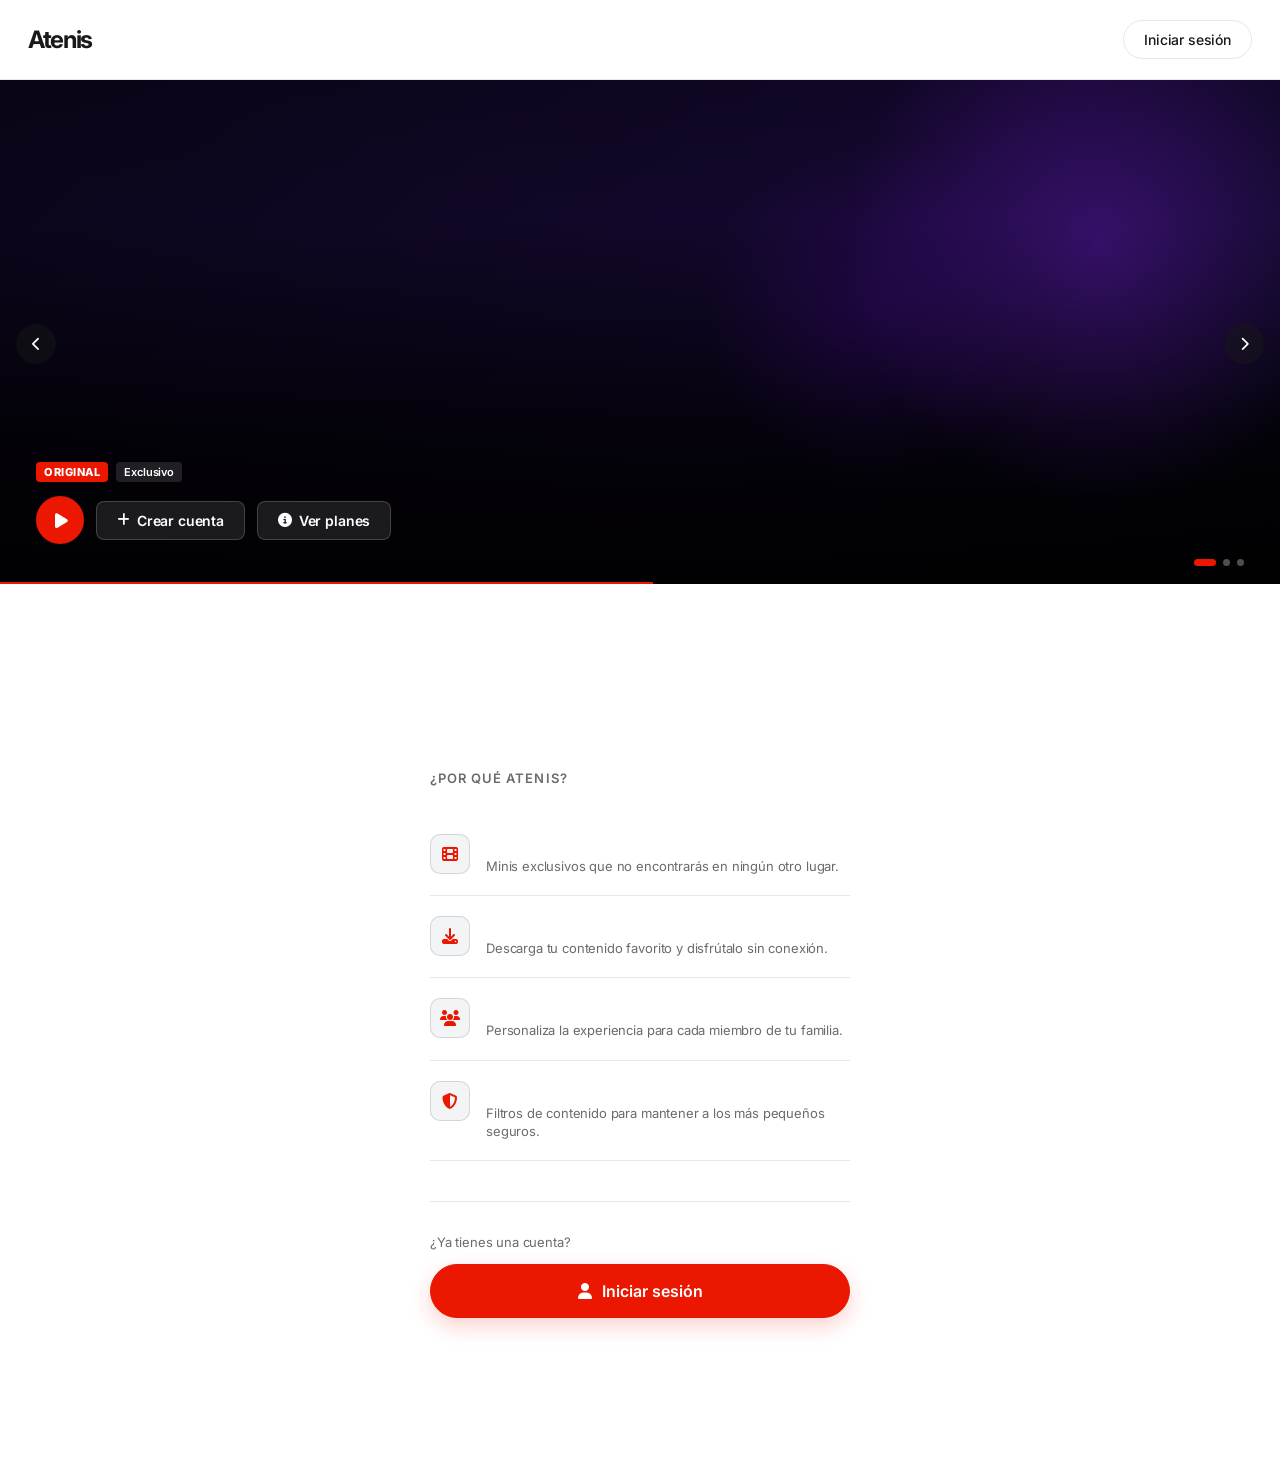
==== index.html @ a1461e16 "Ronda 8: Buscar estilo Disney+ (oscura, solo-póster, sin chips/sort/contador) + barra inferior flota" ====
<!DOCTYPE html>
<html lang="es">
<head>
  <meta charset="UTF-8">
  <meta name="viewport" content="width=device-width, initial-scale=1.0, maximum-scale=5.0, viewport-fit=cover">
  <meta name="apple-mobile-web-app-capable" content="yes">
  <meta name="apple-mobile-web-app-status-bar-style" content="default">
  <title>Atenis</title>
  <meta name="theme-color" content="#FFFFFF">
  <link rel="icon" href="favicon.svg" type="image/svg+xml">
  <link rel="stylesheet" href="https://cdnjs.cloudflare.com/ajax/libs/font-awesome/6.5.1/css/all.min.css">
  <style>
    * {
      margin: 0;
      padding: 0;
      box-sizing: border-box;
    }

    body {
      background: #FFFFFF;
      font-family: "Inter", -apple-system, "SF Pro", "Segoe UI", Roboto, sans-serif;
      color: #191919;
      min-height: 100vh;
      display: flex;
      flex-direction: column;
      -webkit-font-smoothing: antialiased;
      -moz-osx-font-smoothing: grayscale;
    }

    /* Header */
    .header {
      position: fixed;
      top: 0;
      left: 0;
      right: 0;
      padding: 20px 28px;
      background: rgba(255,255,255,0.85);
      backdrop-filter: blur(12px);
      -webkit-backdrop-filter: blur(12px);
      z-index: 100;
      display: flex;
      align-items: center;
      justify-content: space-between;
      border-bottom: 1px solid #E7E7E7;
    }

    .logo {
      font-size: 24px;
      font-weight: 700;
      color: #191919;
      letter-spacing: -0.5px;
    }

    .header-login {
      background: transparent;
      border: 1px solid #E7E7E7;
      color: #191919;
      padding: 10px 20px;
      border-radius: 9999px;
      font-size: 14px;
      font-weight: 500;
      cursor: pointer;
      text-decoration: none;
      transition: border-color 0.2s ease, background 0.2s ease;
    }

    .header-login:hover {
      background: #F1F1F1;
      border-color: #E7E7E7;
    }

    /* Hero Section */
    .hero {
      flex: 1;
      display: flex;
      flex-direction: column;
      justify-content: center;
      padding: 120px 28px 60px;
      max-width: 680px;
    }

    .hero-eyebrow {
      display: inline-flex;
      align-items: center;
      gap: 8px;
      background: rgba(235,23,0,0.08);
      border: 1px solid rgba(235,23,0,0.3);
      color: #EB1700;
      font-size: 12px;
      font-weight: 600;
      letter-spacing: 0.08em;
      text-transform: uppercase;
      padding: 6px 14px;
      border-radius: 999px;
      margin-bottom: 28px;
    }

    .hero-title {
      font-size: clamp(52px, 10vw, 88px);
      font-weight: 700;
      color: #191919;
      letter-spacing: -3px;
      line-height: 0.95;
      margin-bottom: 24px;
    }

    .hero-title span {
      color: #EB1700;
    }

    .hero-description {
      font-size: 18px;
      color: #6B6B6B;
      line-height: 1.6;
      margin-bottom: 44px;
      font-weight: 400;
      max-width: 520px;
    }

    .hero-actions {
      display: flex;
      gap: 12px;
      flex-wrap: wrap;
    }

    .btn-primary {
      background: #EB1700;
      color: #FFFFFF;
      border: none;
      padding: 16px 32px;
      min-height: 48px;
      border-radius: 9999px;
      font-size: 16px;
      font-weight: 700;
      cursor: pointer;
      text-decoration: none;
      display: inline-flex;
      align-items: center;
      gap: 10px;
      transition: background 0.2s ease;
      white-space: nowrap;
    }

    .btn-primary:hover {
      background: #C31500;
    }

    .btn-outline {
      background: transparent;
      color: #191919;
      border: 1px solid #E7E7E7;
      padding: 16px 32px;
      min-height: 48px;
      border-radius: 9999px;
      font-size: 16px;
      font-weight: 600;
      cursor: pointer;
      text-decoration: none;
      display: inline-flex;
      align-items: center;
      gap: 10px;
      transition: border-color 0.2s ease, background 0.2s ease;
      white-space: nowrap;
    }

    .btn-outline:hover {
      background: #F1F1F1;
      border-color: #E7E7E7;
    }

    /* Stats row */
    .stats-row {
      display: flex;
      gap: 40px;
      margin-top: 64px;
      padding-top: 40px;
      border-top: 1px solid #E7E7E7;
      flex-wrap: wrap;
    }

    .stat-item {}

    .stat-value {
      font-size: 28px;
      font-weight: 700;
      color: #191919;
      letter-spacing: -0.5px;
      margin-bottom: 4px;
    }

    .stat-label {
      font-size: 13px;
      color: #6b6b6b;
      font-weight: 400;
    }

    /* Right side - feature list */
    .page-layout {
      display: flex;
      min-height: 100vh;
      align-items: stretch;
    }

    .hero-side {
      flex: 1;
      display: flex;
      flex-direction: column;
      justify-content: center;
      padding: 120px 28px 60px;
      max-width: 640px;
    }

    .right-side {
      flex: 1;
      max-width: 500px;
      margin: 0 auto;
      background: #F7F7F7;
      display: flex;
      flex-direction: column;
      justify-content: center;
      padding: 80px 40px 60px;
    }

    .features-list-title {
      font-size: 13px;
      font-weight: 600;
      letter-spacing: 0.08em;
      text-transform: uppercase;
      color: #6b6b6b;
      margin-bottom: 28px;
    }

    .feature-row {
      display: flex;
      align-items: flex-start;
      gap: 16px;
      padding: 20px 0;
      border-bottom: 1px solid #E7E7E7;
    }

    .feature-row:last-of-type {
      border-bottom: none;
    }

    .feature-row-icon {
      width: 40px;
      height: 40px;
      background: #FFFFFF;
      border: 1px solid #E7E7E7;
      border-radius: 10px;
      display: flex;
      align-items: center;
      justify-content: center;
      flex-shrink: 0;
      color: #EB1700;
      font-size: 16px;
    }

    .feature-row-text {}

    .feature-row-name {
      font-size: 15px;
      font-weight: 600;
      color: #ffffff;
      margin-bottom: 4px;
    }

    .feature-row-desc {
      font-size: 13px;
      color: #6b6b6b;
      line-height: 1.4;
    }

    .right-cta {
      margin-top: 40px;
      padding-top: 32px;
      border-top: 1px solid #E7E7E7;
    }

    .right-cta-text {
      font-size: 13px;
      color: #6b6b6b;
      margin-bottom: 14px;
    }

    /* ===== PROMO SLIDER ===== */
    .promo-slider {
      position: relative;
      width: 100%;
      height: 520px;
      overflow: hidden;
      margin-top: 64px;
      flex-shrink: 0;
    }

    .slide {
      position: absolute;
      inset: 0;
      opacity: 0;
      transition: opacity 0.8s ease;
      display: flex;
      align-items: flex-end;
    }

    .slide.active {
      opacity: 1;
      z-index: 2;
    }

    .slide-bg {
      position: absolute;
      inset: 0;
      background-size: cover;
      background-position: center top;
    }

    .slide-bg::after {
      content: '';
      position: absolute;
      inset: 0;
      background: linear-gradient(
        to bottom,
        rgba(0,0,0,0.15) 0%,
        rgba(0,0,0,0.0) 30%,
        rgba(0,0,0,0.75) 70%,
        rgba(0,0,0,0.97) 100%
      );
    }

    /* Fondos de cada slide — si hay imagen de póster se muestra encima del gradiente */
    .slide-bg {
      background-color: #050505;
    }
    .slide:nth-child(1) .slide-bg {
      background: linear-gradient(135deg, #0a0518 0%, #150830 60%, #0a0a20 100%);
    }
    .slide:nth-child(2) .slide-bg {
      background: linear-gradient(135deg, #0a1a0a 0%, #051a10 40%, #0a3020 70%, #050f0a 100%);
    }
    .slide:nth-child(3) .slide-bg {
      background: linear-gradient(135deg, #1a0a00 0%, #2d1200 40%, #3d1800 70%, #150800 100%);
    }
    .slide:nth-child(4) .slide-bg {
      background: linear-gradient(135deg, #000a1a 0%, #001530 40%, #002050 70%, #000d20 100%);
    }
    /* Cuando el slide-bg tiene una imagen de póster */
    .slide-bg.has-poster {
      background-size: cover;
      background-position: center 20%;
      background-repeat: no-repeat;
    }

    /* Decorative cinematic shapes per slide */
    .slide-deco {
      position: absolute;
      inset: 0;
      overflow: hidden;
      pointer-events: none;
    }

    .slide:nth-child(1) .slide-deco::before {
      content: '';
      position: absolute;
      top: -80px; right: -80px;
      width: 520px; height: 520px;
      border-radius: 50%;
      background: radial-gradient(circle, rgba(120,30,220,0.35) 0%, transparent 70%);
    }
    .slide:nth-child(1) .slide-deco::after {
      content: '';
      position: absolute;
      bottom: 20%; left: 55%;
      width: 340px; height: 340px;
      border-radius: 50%;
      background: radial-gradient(circle, rgba(60,10,130,0.3) 0%, transparent 70%);
    }

    .slide:nth-child(2) .slide-deco::before {
      content: '';
      position: absolute;
      top: -60px; right: 10%;
      width: 480px; height: 480px;
      border-radius: 50%;
      background: radial-gradient(circle, rgba(6,193,103,0.25) 0%, transparent 70%);
    }

    .slide:nth-child(3) .slide-deco::before {
      content: '';
      position: absolute;
      top: -40px; right: 5%;
      width: 500px; height: 500px;
      border-radius: 50%;
      background: radial-gradient(circle, rgba(220,80,0,0.28) 0%, transparent 70%);
    }

    .slide:nth-child(4) .slide-deco::before {
      content: '';
      position: absolute;
      top: -60px; right: 8%;
      width: 460px; height: 460px;
      border-radius: 50%;
      background: radial-gradient(circle, rgba(0,100,220,0.28) 0%, transparent 70%);
    }

    .slide-content {
      position: relative;
      z-index: 3;
      padding: 0 36px 40px;
      width: 100%;
      max-width: 640px;
    }

    .slide-badges {
      display: flex;
      align-items: center;
      gap: 8px;
      margin-bottom: 14px;
      flex-wrap: wrap;
    }

    .badge-top {
      background: #EB1700;
      color: #FFFFFF;
      font-size: 11px;
      font-weight: 800;
      padding: 3px 8px;
      border-radius: 4px;
      letter-spacing: 0.05em;
      text-transform: uppercase;
    }

    .badge-tag {
      background: rgba(255,255,255,0.12);
      color: #ffffff;
      font-size: 11px;
      font-weight: 600;
      padding: 3px 8px;
      border-radius: 4px;
      backdrop-filter: blur(4px);
    }


    .slide-title {
      display: none !important;
      font-size: clamp(30px, 5.5vw, 56px);
      font-weight: 900;
      color: #ffffff;
      letter-spacing: -1.5px;
      line-height: 1.05;
      margin-bottom: 12px;
      text-shadow: 0 2px 24px rgba(0,0,0,0.7);
    }

    .slide-desc {
      display: none !important;
      font-size: 14px;
      color: rgba(255,255,255,0.68);
      line-height: 1.6;
      margin-bottom: 14px;
      max-width: 480px;
      font-weight: 400;
      display: -webkit-box;
      -webkit-line-clamp: 2;
      -webkit-box-orient: vertical;
      overflow: hidden;
    }

    .slide-countdown {
      display: inline-flex;
      align-items: center;
      gap: 6px;
      background: rgba(255,107,0,0.12);
      border: 1px solid rgba(255,107,0,0.45);
      color: #ff8c3a;
      font-size: 12px;
      font-weight: 700;
      padding: 5px 13px;
      border-radius: 20px;
      margin-bottom: 16px;
      letter-spacing: 0.03em;
    }

    .slide-countdown::before {
      content: '';
      width: 6px; height: 6px;
      border-radius: 50%;
      background: #ff6b00;
      animation: cdPulse 1.2s infinite;
      flex-shrink: 0;
    }

    @keyframes cdPulse {
      0%,100% { opacity: 1; transform: scale(1); }
      50%      { opacity: 0.5; transform: scale(1.4); }
    }

    .slide-meta {
      font-size: 13px;
      color: rgba(255,255,255,0.65);
      margin-bottom: 20px;
      display: flex;
      align-items: center;
      gap: 10px;
      flex-wrap: wrap;
    }

    .slide-meta span {
      display: flex;
      align-items: center;
      gap: 4px;
    }

    .slide-meta-dot {
      width: 3px;
      height: 3px;
      background: rgba(255,255,255,0.35);
      border-radius: 50%;
      display: inline-block;
    }

    .slide-actions {
      display: flex;
      align-items: center;
      gap: 12px;
    }

    .slide-play-btn {
      width: 48px;
      height: 48px;
      background: #EB1700;
      border: none;
      border-radius: 50%;
      display: flex;
      align-items: center;
      justify-content: center;
      cursor: pointer;
      transition: transform 0.2s, background 0.2s;
      flex-shrink: 0;
      text-decoration: none;
    }

    .slide-play-btn:hover {
      background: #C31500;
      transform: scale(1.08);
    }

    .slide-play-btn i {
      color: #FFFFFF;
      font-size: 17px;
      margin-left: 2px;
    }

    .slide-watch-btn {
      background: rgba(255,255,255,0.1);
      color: #ffffff;
      border: 1px solid rgba(255,255,255,0.18);
      padding: 10px 20px;
      border-radius: 8px;
      font-size: 14px;
      font-weight: 600;
      cursor: pointer;
      text-decoration: none;
      display: inline-flex;
      align-items: center;
      gap: 7px;
      backdrop-filter: blur(8px);
      transition: background 0.2s, border-color 0.2s;
      white-space: nowrap;
    }

    .slide-watch-btn:hover {
      background: rgba(255,255,255,0.18);
      border-color: rgba(255,255,255,0.3);
    }

    /* Slider navigation dots */
    .slider-dots {
      position: absolute;
      bottom: 18px;
      right: 36px;
      display: flex;
      gap: 7px;
      z-index: 10;
    }

    .slider-dot {
      width: 7px;
      height: 7px;
      border-radius: 50%;
      background: rgba(255,255,255,0.3);
      border: none;
      cursor: pointer;
      transition: background 0.3s, transform 0.3s, width 0.3s;
      padding: 0;
    }

    .slider-dot.active {
      background: #EB1700;
      width: 22px;
      border-radius: 4px;
    }

    /* Slider arrows */
    .slider-arrow {
      position: absolute;
      top: 50%;
      transform: translateY(-50%);
      width: 40px;
      height: 40px;
      background: rgba(25,25,25,0.5);
      border: 1px solid rgba(255,255,255,0.1);
      border-radius: 50%;
      color: #ffffff;
      font-size: 14px;
      display: flex;
      align-items: center;
      justify-content: center;
      cursor: pointer;
      z-index: 10;
      transition: background 0.2s;
      backdrop-filter: blur(8px);
    }

    .slider-arrow:hover {
      background: rgba(235,23,0,0.35);
      border-color: #EB1700;
    }

    .slider-arrow-prev { left: 16px; }
    .slider-arrow-next { right: 16px; }

    /* Progress bar */
    .slider-progress {
      position: absolute;
      bottom: 0;
      left: 0;
      height: 2px;
      background: #EB1700;
      z-index: 10;
      transition: width 0.1s linear;
    }

    /* ===== SECTION DIVIDER ===== */
    .section-divider {
      display: flex;
      align-items: center;
      padding: 28px 36px 0;
      gap: 12px;
    }

    .section-divider-line {
      width: 3px;
      height: 20px;
      background: #EB1700;
      border-radius: 2px;
      flex-shrink: 0;
    }

    .section-divider-text {
      font-size: 12px;
      font-weight: 700;
      letter-spacing: 0.1em;
      text-transform: uppercase;
      color: #6b6b6b;
    }

    /* Mobile */
    @media (max-width: 900px) {
      .page-layout {
        flex-direction: column;
      }

      .right-side {
        flex: none;
        border-left: none;
        border-top: 1px solid #E7E7E7;
        padding: 48px 28px;
      }

      .hero-side {
        max-width: 100%;
        padding: 100px 24px 48px;
      }

      .stats-row {
        gap: 24px;
      }
    }

    @media (max-width: 480px) {
      .hero-actions {
        flex-direction: column;
      }

      .btn-primary,
      .btn-outline {
        justify-content: center;
      }

      .stats-row {
        gap: 20px;
      }

      .stat-value {
        font-size: 22px;
      }
    }
  </style>
  <link rel="stylesheet" href="uber-theme.css?v=8">
</head>
<body>

  <!-- Header -->
  <header class="header">
    <div class="logo">Atenis</div>
    <a href="login.html" class="header-login">Iniciar sesión</a>
  </header>

  <!-- Promo Slider — los slides se generan automáticamente desde catalog.js -->
  <section class="promo-slider" id="promoSlider">
    <button class="slider-arrow slider-arrow-prev" onclick="slideMove(-1)">
      <i class="fas fa-chevron-left"></i>
    </button>
    <button class="slider-arrow slider-arrow-next" onclick="slideMove(1)">
      <i class="fas fa-chevron-right"></i>
    </button>
    <div class="slider-dots" id="sliderDots"></div>
    <div class="slider-progress" id="sliderProgress"></div>
  </section>

  <!-- Layout -->
  <div class="page-layout">



    <!-- Panel derecho con features -->
    <div class="right-side">
      <div class="features-list-title">¿Por qué Atenis?</div>

      <div class="feature-row">
        <div class="feature-row-icon">
          <i class="fas fa-film"></i>
        </div>
        <div class="feature-row-text">
          <div class="feature-row-name">Contenido original</div>
          <div class="feature-row-desc">Minis exclusivos que no encontrarás en ningún otro lugar.</div>
        </div>
      </div>

      <div class="feature-row">
        <div class="feature-row-icon">
          <i class="fas fa-download"></i>
        </div>
        <div class="feature-row-text">
          <div class="feature-row-name">Ver offline</div>
          <div class="feature-row-desc">Descarga tu contenido favorito y disfrútalo sin conexión.</div>
        </div>
      </div>

      <div class="feature-row">
        <div class="feature-row-icon">
          <i class="fas fa-users"></i>
        </div>
        <div class="feature-row-text">
          <div class="feature-row-name">Perfiles múltiples</div>
          <div class="feature-row-desc">Personaliza la experiencia para cada miembro de tu familia.</div>
        </div>
      </div>

      <div class="feature-row">
        <div class="feature-row-icon">
          <i class="fas fa-shield-alt"></i>
        </div>
        <div class="feature-row-text">
          <div class="feature-row-name">Control parental</div>
          <div class="feature-row-desc">Filtros de contenido para mantener a los más pequeños seguros.</div>
        </div>
      </div>

      <div class="right-cta">
        <div class="right-cta-text">¿Ya tienes una cuenta?</div>
        <a href="login.html" class="btn-primary" style="justify-content: center; width: 100%;">
          <i class="fas fa-user"></i>
          Iniciar sesión
        </a>
      </div>
    </div>

  </div>

  <script src="catalog.js"></script>
  <script>
    // ═══════════════════════════════════════════════════════════
    //  SLIDER AUTOMÁTICO — lee catalog.js y genera los slides
    // ═══════════════════════════════════════════════════════════

    const SLIDE_GRADIENTS = [
      'linear-gradient(135deg,#0a0518 0%,#150830 60%,#0a0a20 100%)',
      'linear-gradient(135deg,#051a10 0%,#0a3020 60%,#050f0a 100%)',
      'linear-gradient(135deg,#1a0a00 0%,#3d1800 60%,#150800 100%)',
      'linear-gradient(135deg,#000a1a 0%,#002050 60%,#000d20 100%)',
      'linear-gradient(135deg,#1a001a 0%,#3d0050 60%,#150015 100%)',
      'linear-gradient(135deg,#001a1a 0%,#003030 60%,#000f0f 100%)',
    ];

    function _isAvailable(item) {
      if (!item.releaseDate) return true;
      return new Date() >= new Date(item.releaseDate);
    }

    function _badge(item) {
      if (item.isLocked && !_isAvailable(item))
        return { text: 'ESTRENO', color: '#ff6b00' };
      const map = {
        'movie':     { text: 'PELÍCULA',     color: '#EB1700' },
        'series':    { text: 'SERIE',         color: '#EB1700' },
        'shortfilm': { text: 'CORTOMETRAJE',  color: '#EB1700' },
      };
      return map[item.type] || { text: 'ORIGINAL', color: '#EB1700' };
    }

    function _typeLabel(type) {
      return { movie:'Película', series:'Serie', shortfilm:'Cortometraje' }[type] || 'Contenido';
    }

    // Slides promocionales de respaldo: se usan cuando no hay catálogo
    // disponible (index.html es estático y no consulta Firebase).
    function _buildFallbackSlides(slider, dotsEl, arrowPrev) {
      const promos = [
        { badge: 'ORIGINAL', color: '#EB1700', title: 'Atenis Originals',
          desc: 'Películas, series y minis creados para ti. Historias que no verás en ningún otro lugar.',
          tag: 'Exclusivo' },
        { badge: 'MINIS', color: '#EB1700', title: 'Minis verticales',
          desc: 'Dramas cortos en formato vertical, perfectos para ver donde quieras, cuando quieras.',
          tag: 'Nuevo' },
        { badge: '4K', color: '#EB1700', title: 'Calidad cinematográfica',
          desc: 'Imagen nítida y sonido envolvente en todos tus dispositivos. Crea tu cuenta gratis.',
          tag: 'HD · 4K' },
      ];
      promos.forEach((p, i) => {
        const slide = document.createElement('div');
        slide.className = 'slide' + (i === 0 ? ' active' : '');
        slide.innerHTML = `
          <div class="slide-bg" style="background:${SLIDE_GRADIENTS[i % SLIDE_GRADIENTS.length]};"></div>
          <div class="slide-deco"></div>
          <div class="slide-content">
            <div class="slide-badges">
              <span class="badge-top" style="background:${p.color};">${p.badge}</span>
              <span class="badge-tag">${p.tag}</span>
            </div>
            <div class="slide-title">${p.title}</div>
            <p class="slide-desc">${p.desc}</p>
            <div class="slide-actions">
              <a href="login.html" class="slide-play-btn"><i class="fas fa-play"></i></a>
              <a href="login.html" class="slide-watch-btn"><i class="fas fa-plus"></i> Crear cuenta</a>
              <a href="landing.html" class="slide-watch-btn"><i class="fas fa-info-circle"></i> Ver planes</a>
            </div>
          </div>`;
        slider.insertBefore(slide, arrowPrev);

        const dot = document.createElement('button');
        dot.className = 'slider-dot' + (i === 0 ? ' active' : '');
        dot.addEventListener('click', () => { clearAutoPlay(); goToSlide(i); startAutoPlay(); });
        dotsEl.appendChild(dot);
      });
      totalSlides = promos.length;
      startAutoPlay();
    }

    function buildSlider() {
      const slider = document.getElementById('promoSlider');
      const dotsEl = document.getElementById('sliderDots');
      const arrowPrev = slider.querySelector('.slider-arrow-prev');

      // Disponibles primero, luego próximos; máximo 6 slides
      const all      = Object.values(seriesDatabase).filter(s => s.isFeatured || s.isTrending);
      const avail    = all.filter(s => !s.isLocked || _isAvailable(s));
      const upcoming = all.filter(s => s.isLocked  && !_isAvailable(s));
      const items    = [...avail, ...upcoming].slice(0, 6);

      // Sin catálogo (index.html no usa Firebase): mostrar slides promocionales
      // de respaldo para que el hero nunca quede vacío.
      if (!items.length) {
        _buildFallbackSlides(slider, dotsEl, arrowPrev);
        return;
      }

      items.forEach((item, i) => {
        const badge  = _badge(item);
        const genre  = (item.genre || '').split(',')[0].trim();
        const label  = _typeLabel(item.type);
        const title  = item.spanishTitle || item.title;
        const locked = item.isLocked && !_isAvailable(item);
        const cdId   = `slide-cd-${i}`;

        const bgStyle = item.poster
          ? `background-image:url('${item.poster}');background-size:cover;background-position:center 20%;background-repeat:no-repeat;`
          : `background:${SLIDE_GRADIENTS[i % SLIDE_GRADIENTS.length]};`;

        const descHtml = item.description
          ? `<p class="slide-desc">${item.description}</p>` : '';
        const cdHtml   = (locked && item.releaseDate)
          ? `<div class="slide-countdown" id="${cdId}">Calculando...</div>` : '';

        const slide = document.createElement('div');
        slide.className = 'slide' + (i === 0 ? ' active' : '');
        slide.innerHTML = `
          <div class="slide-bg" style="${bgStyle}"></div>
          <div class="slide-deco"></div>
          <div class="slide-content">
            <div class="slide-badges">
              <span class="badge-top" style="background:${badge.color};">${badge.text}</span>
              <span class="badge-tag">${genre}</span>
              <span class="badge-tag">${label}</span>
            </div>
            <div class="slide-title">${title}</div>
            ${descHtml}
            ${cdHtml}
            <div class="slide-meta">
              <span>${item.year}</span>
              <span class="slide-meta-dot"></span>
              <span>${item.duration}</span>
              <span class="slide-meta-dot"></span>
              <span>${label}</span>
            </div>
            <div class="slide-actions">
              <a href="login.html" class="slide-play-btn"><i class="fas fa-play"></i></a>
              <a href="login.html" class="slide-watch-btn"><i class="fas fa-plus"></i> Mi lista</a>
              <a href="login.html" class="slide-watch-btn"><i class="fas fa-info-circle"></i> Más info</a>
            </div>
          </div>`;
        slider.insertBefore(slide, arrowPrev);

        if (locked && item.releaseDate) _startCountdown(cdId, item.releaseDate);

        const dot = document.createElement('button');
        dot.className = 'slider-dot' + (i === 0 ? ' active' : '');
        dot.addEventListener('click', () => { clearAutoPlay(); goToSlide(i); startAutoPlay(); });
        dotsEl.appendChild(dot);
      });

      totalSlides = items.length;
      startAutoPlay();
    }

    function _startCountdown(elId, dateStr) {
      (function tick() {
        const el = document.getElementById(elId);
        if (!el) return;
        const diff = new Date(dateStr) - new Date();
        if (diff <= 0) { el.textContent = '¡Disponible ahora!'; return; }
        const d = Math.floor(diff / 86400000);
        const h = Math.floor((diff % 86400000) / 3600000);
        const m = Math.floor((diff % 3600000)  / 60000);
        const s = Math.floor((diff % 60000)    / 1000);
        el.textContent = d > 0
          ? `Estrena en ${d}d ${String(h).padStart(2,'0')}h ${String(m).padStart(2,'0')}m`
          : `Estrena en ${String(h).padStart(2,'0')}h ${String(m).padStart(2,'0')}m ${String(s).padStart(2,'0')}s`;
        setTimeout(tick, 1000);
      })();
    }

    // ═══ Controles del slider ═══
    let currentSlide = 0;
    let totalSlides  = 0;
    let progressTimer = null;
    let progressWidth = 0;
    const SLIDE_DURATION   = 5000;
    const PROGRESS_INTERVAL = 50;

    function getSlides() { return document.querySelectorAll('.slide'); }
    function getDots()   { return document.querySelectorAll('.slider-dot'); }

    function goToSlide(index) {
      if (!totalSlides) return;
      const slides = getSlides(), dots = getDots();
      slides[currentSlide].classList.remove('active');
      dots[currentSlide].classList.remove('active');
      currentSlide = (index + totalSlides) % totalSlides;
      slides[currentSlide].classList.add('active');
      dots[currentSlide].classList.add('active');
      resetProgress();
    }

    function slideMove(dir) {
      clearAutoPlay();
      goToSlide(currentSlide + dir);
      startAutoPlay();
    }

    function resetProgress() {
      progressWidth = 0;
      document.getElementById('sliderProgress').style.width = '0%';
    }

    function startAutoPlay() {
      clearAutoPlay();
      progressWidth = 0;
      progressTimer = setInterval(() => {
        progressWidth += (PROGRESS_INTERVAL / SLIDE_DURATION) * 100;
        document.getElementById('sliderProgress').style.width = progressWidth + '%';
        if (progressWidth >= 100) goToSlide(currentSlide + 1);
      }, PROGRESS_INTERVAL);
    }

    function clearAutoPlay() { clearInterval(progressTimer); }

    document.getElementById('promoSlider').addEventListener('mouseenter', clearAutoPlay);
    document.getElementById('promoSlider').addEventListener('mouseleave', startAutoPlay);

    let touchStartX = 0;
    document.getElementById('promoSlider').addEventListener('touchstart', e => {
      touchStartX = e.touches[0].clientX;
    }, { passive: true });
    document.getElementById('promoSlider').addEventListener('touchend', e => {
      const diff = touchStartX - e.changedTouches[0].clientX;
      if (Math.abs(diff) > 40) slideMove(diff > 0 ? 1 : -1);
    }, { passive: true });

    buildSlider();
  </script>
</body>
</html>
---- uber-theme.css ----
@import url("https://fonts.googleapis.com/css2?family=Inter:wght@400;500;600;700&display=swap");

/*
  Atenis Streaming — sistema visual DoorDash (solo estilos)
  Tokens únicos --dd-*: página blanca, tinta #191919, rojo #EB1700,
  pill #F1F1F1, línea #E7E7E7, superficie #F7F7F7. Sin capas en conflicto.
*/
:root {
  --dd-red: #EB1700;
  --dd-red-pressed: #C31500;
  --dd-ink: #191919;
  --dd-body: #313131;
  --dd-secondary: #6B6B6B;
  --dd-pill: #F1F1F1;
  --dd-line: #E7E7E7;
  --dd-page: #FFFFFF;
  --dd-surface: #F7F7F7;
  --dd-radius: 12px;
  --dd-radius-lg: 16px;
  --dd-font: "Inter", -apple-system, "SF Pro", "Segoe UI", Roboto, Helvetica, Arial, sans-serif;
}

html,
body {
  background: var(--dd-page) !important;
  color: var(--dd-ink) !important;
  letter-spacing: -0.01em;
}

@media (prefers-reduced-motion: no-preference) {
  * {
    transition-timing-function: ease !important;
  }
}body::before, body::after, .profile-container::before, .profile-container::after{
  content: none !important;
  display: none !important;
}/* Superficies principales */
.header, .profile-header, .search-section, .settings-section, .history-section, .series-detail, .profile-container, .app-container, .main-container{
  background: var(--dd-page) !important;
}.plan-card, .payment-section, .profile-form, .avatars-grid, .step, .container, .form-section, .benefits, .terms, .scanner-instructions, .scanner-container, .scanner-controls, .success-message, .success-animation{
  background: var(--dd-page) !important;
  border: 1px solid var(--dd-line) !important;
  border-radius: var(--dd-radius-lg) !important;
}

/* Listas planas — sin cajas */
.episode-item {
  background: transparent !important;
  border: none !important;
  border-radius: 0 !important;
  border-bottom: 1px solid #E7E7E7 !important;
}

.episode-item:last-child {
  border-bottom: none !important;
}

.history-item {
  background: #FFFFFF !important;
  border: 1px solid #E7E7E7 !important;
  border-radius: 8px !important;
  overflow: hidden !important;
}

.search-result-item {
  background: #FFFFFF !important;
  border: 1px solid #E7E7E7 !important;
  border-radius: var(--dd-radius-lg) !important;
}

.info-tab-content {
  background: transparent !important;
  border: none !important;
  border-radius: 0 !important;
}

/* Configuración: sin cajas — lista plana tipo iOS */
.settings-group {
  /* Accordion card — styles from app.html */
}

.setting-item {
  background: transparent !important;
  border-left: none !important;
  border-right: none !important;
  border-top: none !important;
  border-radius: 0 !important;
  border-bottom: 1px solid #E7E7E7 !important;
}

.header,
.profile-header,
.bottom-nav {
  border-color: var(--dd-line) !important;
}.logo, .logo h1, .profile-title, .subscription-title, .settings-title, .history-title, .section-title, .plan-name, .plan-price, .offer-title, .hero-title{
  color: var(--dd-ink) !important;
  font-weight: 700 !important;
  letter-spacing: -0.04em !important;
  text-transform: none !important;
}.subtitle, .logo p, .profile-subtitle, .subscription-subtitle, .settings-subtitle, .history-subtitle, .setting-description, .plan-period, .series-detail-description, .carousel-item-info, .search-result-description, .episode-description, .security-note, .validation-message, .user-info, .form-label{
  color: var(--dd-secondary) !important;
  font-weight: 400 !important;
  text-transform: none !important;
}.auth-link a, .plan-features li i, .step-number, .settings-group-title i, .history-item-time i, .feature-icon, .payment-method i{
  color: var(--dd-red) !important;
}/* Botones estilo Uber: sobrios, legibles y sin brillo. */
button, .plan-button, .hero-btn, .series-btn, .settings-btn, .history-btn, .logout-btn, .search-btn, .search-close-btn, .settings-close-btn, .history-close-btn, .carousel-nav, .back-button, .back-btn, .submit-btn, .scan-btn, .scanner-btn, .btn, .btn-primary, .btn-secondary{
  border-radius: var(--dd-radius) !important;
  border: 1px solid transparent !important;
  font-family: var(--dd-font) !important;
  font-weight: 600 !important;
  letter-spacing: 0 !important;
  text-transform: none !important;
  transform: none !important;
}.plan-button.primary, .hero-btn.primary, .series-btn.primary, .settings-btn.primary, .submit-btn, .btn-primary, .scanner-btn.capture, .step-number, .plan-card.popular::before{
  background: var(--dd-red) !important;
  color: var(--dd-page) !important;
  border-color: var(--dd-red) !important;
}.plan-button.primary:hover, .hero-btn.primary:hover, .series-btn.primary:hover, .settings-btn.primary:hover, .submit-btn:hover, .btn-primary:hover, .scanner-btn.capture:hover{
  background: var(--dd-red-pressed) !important;
  border-color: var(--dd-red-pressed) !important;
}.plan-button.secondary, .hero-btn.secondary, .series-btn.secondary, .settings-btn.secondary, .history-btn.secondary, .logout-btn, .search-btn, .search-close-btn, .settings-close-btn, .history-close-btn, .carousel-nav, .back-button, .back-btn, .scan-btn, .scanner-btn.cancel, .btn-secondary{
  background: var(--dd-pill) !important;
  color: var(--dd-ink) !important;
  border-color: var(--dd-pill) !important;
}.plan-button.secondary:hover, .hero-btn.secondary:hover, .series-btn.secondary:hover, .settings-btn.secondary:hover, .history-btn.secondary:hover, .logout-btn:hover, .search-btn:hover, .search-close-btn:hover, .settings-close-btn:hover, .history-close-btn:hover, .carousel-nav:hover, .back-button:hover, .back-btn:hover, .scan-btn:hover, .scanner-btn.cancel:hover, .btn-secondary:hover{
  background: #E7E7E7 !important;
  border-color: #E7E7E7 !important;
}

/* Formularios */
input,
select,
textarea,
.form-input,
.setting-select,
.header input,
#searchSectionInput {
  background: var(--dd-pill) !important;
  color: var(--dd-ink) !important;
  border: 1px solid var(--dd-line) !important;
  border-radius: var(--dd-radius) !important;
  font-family: var(--dd-font) !important;
  font-weight: 400 !important;
}

input:focus,
select:focus,
textarea:focus,
.form-input:focus,
.setting-select:focus,
.header input:focus,
#searchSectionInput:focus {
  outline: 2px solid var(--dd-ink) !important;
  outline-offset: 2px !important;
  border-color: var(--dd-ink) !important;
}

.search-wrapper,
.auth-tabs,
.payment-method,
.info-tab,
.toggle-slider,
.indicator,
.avatar-option {
  background: var(--dd-pill) !important;
  border: 1px solid var(--dd-line) !important;
  border-radius: var(--dd-radius) !important;
}.avatar-option, #userAvatar, .indicator, .carousel-nav, .search-close-btn, .settings-close-btn, .history-close-btn{
  border-radius: 999px !important;
}

.auth-tab,
.info-tab,
.bottom-nav button {
  color: var(--dd-secondary) !important;
  background: transparent !important;
  border: 0 !important;
  box-shadow: none !important;
}

.auth-tab.active {
  color: var(--dd-page) !important;
  background: var(--dd-ink) !important;
}

.info-tab.active {
  color: var(--dd-ink) !important;
  background: transparent !important;
}

.bottom-nav {
  background: var(--dd-page) !important;
  border-top: 1px solid var(--dd-line) !important;
}

/* Tarjetas y contenido de streaming */
.hero-banner,
.series-detail-header,
.carousel-item,
.search-result-poster,
.history-item-poster,
.episode-thumbnail {
  border-radius: var(--dd-radius-lg) !important;
  border: 1px solid var(--dd-line) !important;
  overflow: hidden !important;
}

.carousel-item-overlay,
.series-detail-overlay,
.history-progress-overlay {
  background: linear-gradient(180deg, transparent 0%, rgba(25,25,25,0.88) 100%) !important;
}.movie-badge, .premiere-badge, .live-badge, .badge, .age-badge{
  background: var(--dd-ink) !important;
  color: var(--dd-page) !important;
  border: 1px solid var(--dd-ink) !important;
  border-radius: 999px !important;
  font-weight: 700 !important;
  letter-spacing: 0 !important;
  text-transform: none !important;
}.premiere-badge, .live-badge, .badge.active, .age-badge, .plan-card.popular::before, .offer-badge{
  background: var(--dd-red) !important;
  color: var(--dd-page) !important;
  border-color: var(--dd-red) !important;
}

/* Neutralizar colores neón chillones solo en textos de colores específicos */
[style*="color: #EB1700"],
[style*="color:#EB1700"],
[style*="color: #22C55E"],
[style*="color:#22C55E"],
[style*="color: #FFD700"],
[style*="color:#FFD700"],
[style*="color: #FFA500"],
[style*="color:#FFA500"] {
  color: var(--dd-ink) !important;
}.message, .notification, .toast{
  background: var(--dd-page) !important;
  border: 1px solid var(--dd-line) !important;
  color: var(--dd-ink) !important;
  border-radius: var(--dd-radius-lg) !important;
}

.message.error,
.notification.error {
  border-color: var(--dd-red) !important;
}

.message.success,
.notification.success {
  border-color: var(--dd-red) !important;
}

.progress-bar,
.history-progress-bar,
.video-progress-fill,
.toggle-switch input:checked + .toggle-slider,
.indicator.active {
  background: var(--dd-red) !important;
}

hr,
.plan-features li,
.payment-method {
  border-color: var(--dd-line) !important;
}/* Botones adicionales y elementos de interfaz */
.series-close-btn, .netflix-play-btn{
  border-radius: 999px !important;
  border: 1px solid var(--dd-line) !important;
  background: rgba(25,25,25,0.7) !important;
  color: var(--dd-ink) !important;
}

.series-close-btn:hover,
.netflix-play-btn:hover {
  background: rgba(25,25,25,0.9) !important;
}

/* Overlay de estreno en vivo — neutralizar gradiente rojo */
.premiere-live-overlay,
.countdown-overlay {
  background: rgba(25,25,25,0.88) !important;
  color: var(--dd-ink) !important;
}/* Badge EN VIVO — mantener rojo Uber-neutral */
.live-badge{
  background: #EF4444 !important;
  color: var(--dd-ink) !important;
  border-color: #EF4444 !important;
}

/* Banner de oferta especial */
.special-offer-banner {
  background: var(--dd-page) !important;
  border-color: var(--dd-red) !important;
  border-radius: var(--dd-radius-lg) !important;
}

/* Overlay de bloqueo */
.locked-overlay {
  background: rgba(25,25,25,0.85) !important;
  border-radius: var(--dd-radius-lg) !important;
}

/* Avatar con gradiente inline → neutralizar */
.avatar-option[style*="linear-gradient"],
.avatar-option[style*="gradient"] {
  background: var(--dd-pill) !important;
  border-color: var(--dd-line) !important;
}

.avatar-option.selected {
  border-color: var(--dd-red) !important;
  outline: 2px solid var(--dd-red) !important;
}

/* Fondo de trial-offer.html */
body[style*="linear-gradient"] {
  background: var(--dd-page) !important;
}.scanner-container{
  background: var(--dd-page) !important;
  border: 1px solid var(--dd-line) !important;
  border-radius: var(--dd-radius-lg) !important;
}

/* Mensaje de éxito fijo */
.success-message {
  background: var(--dd-page) !important;
  border: 1px solid var(--dd-red) !important;
  color: var(--dd-ink) !important;
  border-radius: var(--dd-radius-lg) !important;
}

/* Carrusel 3D — quitar blur en tarjetas laterales */
.plan-card.left,
.plan-card.right {
  filter: none !important;
}

/* Navegación inferior */
.bottom-nav button i {
  color: var(--dd-secondary);
}

.bottom-nav button.active i {
  color: var(--dd-ink);
}

/* Sección de búsqueda */
.search-section {
  background: var(--dd-page) !important;
  border-top: 1px solid var(--dd-line) !important;
}

/* Responsive polish */
@media (max-width: 768px) {
  .plan-card,
  .payment-section {
    border-radius: var(--dd-radius-lg) !important;
  }

  .logo,
  .logo h1,
  .subscription-title,
  .profile-title {
    letter-spacing: -0.035em !important;
  }
}

/* Search page layout fix: keep the whole Buscar view aligned, compact, and usable. */
.search-section {
  background: var(--dd-page) !important;
  color: var(--dd-ink) !important;
  overflow: hidden !important;
}

.search-section.active {
  display: flex !important;
}

.search-page-header,
.search-input-shell,
.search-category-chips,
.search-content-area {
  width: min(100%, 1120px) !important;
  margin-inline: auto !important;
}

.search-page-header {
  padding: max(28px, env(safe-area-inset-top, 0px) + 22px) 20px 0 !important;
}

.search-page-title {
  margin: 0 0 6px !important;
  color: var(--dd-ink) !important;
  font-size: clamp(30px, 7vw, 46px) !important;
  line-height: 1 !important;
}

.search-page-subtitle {
  margin: 0 !important;
  color: var(--dd-secondary) !important;
  font-size: 15px !important;
}

.search-input-shell {
  padding: 18px 20px 12px !important;
}

.search-section-wrapper {
  display: grid !important;
  grid-template-columns: auto minmax(0, 1fr) auto !important;
  align-items: center !important;
  gap: 10px !important;
  width: 100% !important;
  padding: 6px 8px 6px 18px !important;
  background: var(--dd-page) !important;
  border: 1px solid var(--dd-line) !important;
  border-radius: 999px !important;
}

.search-section-wrapper:focus-within {
  border-color: var(--dd-red) !important;
  background: #FFFFFF !important;
}

.search-section-wrapper .search-icon {
  padding: 0 !important;
  color: var(--dd-secondary) !important;
  font-size: 16px !important;
  line-height: 1 !important;
}

.search-section-wrapper #searchSectionInput {
  width: 100% !important;
  min-width: 0 !important;
  height: 42px !important;
  padding: 0 !important;
  background: transparent !important;
  border: 0 !important;
  border-radius: 0 !important;
  outline: 0 !important;
  color: var(--dd-ink) !important;
  font-size: 16px !important;
  line-height: 42px !important;
}

.search-section-wrapper #searchSectionInput:focus {
  border: 0 !important;
  outline: 0 !important;
}

.search-section-wrapper .search-btn {
  width: 42px !important;
  height: 42px !important;
  min-width: 42px !important;
  margin: 0 !important;
  padding: 0 !important;
  border-radius: 50% !important;
  display: inline-flex !important;
  align-items: center !important;
  justify-content: center !important;
  background: var(--dd-red) !important;
  color: var(--dd-page) !important;
  border-color: var(--dd-red) !important;
}

.search-category-chips {
  padding: 0 20px 16px !important;
  gap: 10px !important;
  border-bottom: 1px solid var(--dd-line) !important;
}

.search-chip {
  min-height: 38px !important;
  padding: 8px 16px !important;
  border-radius: 999px !important;
  background: var(--dd-pill) !important;
  border: 1px solid var(--dd-line) !important;
  color: #313131 !important;
}

.search-chip.active,
.search-chip:hover {
  background: var(--dd-ink) !important;
  border-color: var(--dd-ink) !important;
  color: var(--dd-page) !important;
}

.search-content-area {
  padding: 22px 20px calc(92px + env(safe-area-inset-bottom, 0px)) !important;
}

.search-suggestions {
  max-width: 680px !important;
}

.search-suggestions-label {
  color: var(--dd-secondary) !important;
  margin-bottom: 12px !important;
}

.search-suggestion-row {
  min-height: 60px !important;
  padding: 10px 0 !important;
  border-bottom: 1px solid var(--dd-line) !important;
}

.search-suggestion-icon {
  background: var(--dd-page) !important;
  border: 1px solid var(--dd-line) !important;
  color: var(--dd-ink) !important;
}

.search-suggestion-arrow {
  color: var(--dd-secondary) !important;
}

.search-results-grid {
  grid-template-columns: repeat(auto-fill, minmax(150px, 1fr)) !important;
  gap: 16px !important;
}

.search-result-item {
  background: var(--dd-page) !important;
  border: 1px solid var(--dd-line) !important;
  border-radius: var(--dd-radius-lg) !important;
  overflow: hidden !important;
}

@media (max-width: 768px) {
  .search-page-header,
  .search-input-shell,
  .search-category-chips,
  .search-content-area {
    width: 100% !important;
  }

  .search-page-header {
    padding: max(22px, env(safe-area-inset-top, 0px) + 18px) 16px 0 !important;
  }

  .search-input-shell {
    padding: 16px 16px 10px !important;
  }

  .search-section-wrapper {
    min-height: 54px !important;
    padding-left: 16px !important;
    gap: 9px !important;
  }

  .search-section-wrapper #searchSectionInput {
    font-size: 16px !important;
  }

  .search-category-chips {
    padding: 0 16px 14px !important;
  }

  .search-content-area {
    padding: 18px 16px calc(92px + env(safe-area-inset-bottom, 0px)) !important;
  }

  .search-results-grid {
    grid-template-columns: repeat(2, 1fr) !important;
    gap: 12px !important;
  }

  .search-result-item {
    display: block !important;
  }

  .search-result-description {
    display: none !important;
  }
}

/* Search copy cleanup: the page now starts directly with the search bar. */
.search-input-shell:first-child,
.search-section > .search-input-shell {
  padding-top: max(18px, env(safe-area-inset-top, 0px) + 16px) !important;
}

.search-suggestions-label:empty,
.search-suggestions-label {
  display: none !important;
}

.search-suggestions {
  padding-top: 0 !important;
}

/* Modernize the bottom navigation. */

.bottom-nav {
  left: 0 !important;
  right: 0 !important;
  bottom: 0 !important;
  width: 100% !important;
  transform: none !important;
  display: grid !important;
  grid-template-columns: repeat(4, 1fr) !important;
  gap: 0 !important;
  padding: 8px 0 !important;
  padding-bottom: max(8px, env(safe-area-inset-bottom, 0px)) !important;
  background: rgba(255,255,255,.88) !important;
  -webkit-backdrop-filter: blur(20px) saturate(160%) !important;
  backdrop-filter: blur(20px) saturate(160%) !important;
  border-top: 1px solid #E7E7E7 !important;
  border-radius: 0 !important;
  transition: transform 220ms ease, opacity 220ms ease !important;
}

.bottom-nav.bottom-nav--hidden {
  transform: translateY(100%) !important;
  opacity: 0 !important;
  pointer-events: none !important;
}

.bottom-nav button,
.bottom-nav button.active,
.bottom-nav button:hover {
  min-width: 0 !important;
  width: 100% !important;
  padding: 8px 4px !important;
  border-radius: 0 !important;
  color: var(--dd-secondary) !important;
  background: transparent !important;
  border: 0 !important;
}

.bottom-nav button span,
.bottom-nav button.active span,
.bottom-nav button:hover span {
  display: none !important;
}

.bottom-nav button i,
.bottom-nav button.active i,
.bottom-nav button:hover i {
  display: block !important;
}

.bottom-nav button.active {
  color: var(--dd-red) !important;
  background: transparent !important;
}

@media (max-width: 480px) {
  .bottom-nav button {
    padding: 8px 2px !important;
    font-size: 10px !important;
  }
}

/* Perfil y billetera de monedas */
.settings-profile-card--hero {
  padding: 20px !important;
  gap: 14px !important;
  background: var(--dd-surface) !important;
  border: 1px solid var(--dd-line) !important;
  border-radius: 16px !important;
  box-shadow: 0 6px 16px rgba(25,25,25,.08) !important;
}

.settings-profile-card--hero #userAvatar {
  width: 64px !important;
  height: 64px !important;
  border: 2px solid rgba(25,25,25,.22) !important;
  box-shadow: 0 6px 16px rgba(25,25,25,.10);
}

.settings-profile-edit-btn {
  min-height: 44px !important;
  padding: 0 16px !important;
  display: inline-flex !important;
  align-items: center !important;
  justify-content: center !important;
  gap: 8px !important;
  flex-shrink: 0 !important;
  border-radius: 10px !important;
  background: var(--dd-ink) !important;
  color: var(--dd-page) !important;
  border: 1px solid var(--dd-ink) !important;
  font-size: 13px !important;
  font-weight: 700 !important;
  cursor: pointer !important;
}

.settings-profile-edit-btn:hover {
  background: #E7E7E7 !important;
  border-color: #E7E7E7 !important;
}

/* El panel se desplaza como una sola pantalla, también en Safari móvil. */
body.settings-open {
  overflow: hidden !important;
  height: 100%;
}

.settings-section {
  display: none !important;
  flex-direction: column;
  height: 100dvh;
  min-height: 100vh;
  overflow: hidden !important;
  overscroll-behavior: contain;
}

.settings-section.active {
  display: flex !important;
}

.settings-section > .settings-header {
  flex: 0 0 auto;
}

.settings-section > .settings-content {
  flex: 1 1 auto;
  width: 100%;
  min-height: 0;
  height: auto;
  max-height: none !important;
  overflow-y: auto !important;
  overflow-x: hidden;
  -webkit-overflow-scrolling: touch;
  overscroll-behavior-y: contain;
  touch-action: pan-y;
  padding-bottom: calc(92px + env(safe-area-inset-bottom, 0px)) !important;
}

.settings-sub {
  height: 100%;
  min-height: 100%;
  overflow-y: auto !important;
  -webkit-overflow-scrolling: touch;
  overscroll-behavior-y: contain;
  touch-action: pan-y;
}

.settings-nav-row--coins {
  border-color: var(--dd-line) !important;
  background: var(--dd-surface) !important;
}

.settings-nav-row--coins .settings-nav-value {
  color: #f5c451 !important;
  font-weight: 700 !important;
}

.coin-wallet-card {
  display: flex;
  align-items: center;
  gap: 14px;
  margin-bottom: 14px;
  padding: 20px;
  border: 1px solid var(--dd-line);
  border-radius: 16px;
  background: var(--dd-surface);
}

.coin-wallet-icon,
.coin-unlock-icon {
  display: flex;
  align-items: center;
  justify-content: center;
  width: 48px;
  height: 48px;
  flex: 0 0 48px;
  border-radius: 14px;
  color: #16120a;
  background: #f5c451;
  font-size: 22px;
}

.coin-wallet-label {
  color: #a89b7a;
  font-size: 12px;
  margin-bottom: 4px;
}

.coin-wallet-balance {
  color: #191919;
  font-size: 25px;
  line-height: 1;
  font-weight: 800;
}

.coin-wallet-unit {
  color: #f5c451;
  font-size: 13px;
  font-weight: 600;
}

.coin-reward-btn {
  min-height: 40px !important;
  padding: 8px 13px !important;
  font-size: 12px !important;
  white-space: nowrap;
}

.coin-reward-btn:disabled {
  opacity: .55 !important;
  cursor: default !important;
}

.coin-how-it-works {
  display: flex;
  gap: 12px;
  align-items: flex-start;
  padding: 16px;
  color: #f5c451;
  border: 1px solid #E9EEFB;
  border-radius: 14px;
  background: #F3F4F6;
}

.coin-how-it-works > i {
  margin-top: 2px;
}

.coin-how-it-works strong {
  display: block;
  color: #191919;
  font-size: 14px;
  margin-bottom: 4px;
}

.coin-how-it-works p {
  color: #6B6B6B;
  font-size: 12px;
  line-height: 1.5;
  margin: 0;
}

.mini-ep-lock-meta {
  position: absolute;
  right: 5px;
  bottom: 4px;
  display: inline-flex;
  align-items: center;
  gap: 3px;
  color: #f5c451;
}

.mini-ep-lock-meta small {
  font-size: 8px;
  font-weight: 700;
}

.mini-ep-box.ep-locked {
  border-color: #E7E7E7 !important;
  background: #F1F1F1 !important;
  color: #6B6B6B !important;
  cursor: pointer !important;
}

.coin-unlock-modal {
  position: fixed;
  inset: 0;
  z-index: 6000;
  display: none;
  align-items: flex-end;
  justify-content: center;
  padding: 18px;
  background: rgba(255,255,255,.74);
  backdrop-filter: blur(8px);
  -webkit-backdrop-filter: blur(8px);
}

.coin-unlock-modal.active {
  display: flex;
}

.coin-unlock-card {
  position: relative;
  width: min(100%, 390px);
  padding: 26px 22px 20px;
  text-align: center;
  border: 1px solid #E7E7E7;
  border-radius: 22px;
  background: #F3F4F6;
  box-shadow: 0 8px 24px rgba(25,25,25,.10);
}

.coin-unlock-close {
  position: absolute;
  top: 12px;
  right: 12px;
  width: 32px;
  height: 32px;
  border: 0 !important;
  border-radius: 50% !important;
  color: #6B6B6B !important;
  background: rgba(25,25,25,.07) !important;
  cursor: pointer;
}

.coin-unlock-card .coin-unlock-icon {
  margin: 2px auto 12px;
  width: 54px;
  height: 54px;
  color: #16120a;
  border-radius: 17px;
  font-size: 21px;
}

.coin-unlock-episode {
  color: #f5c451;
  font-size: 11px;
  font-weight: 700;
  letter-spacing: .12em;
  text-transform: uppercase;
}

.coin-unlock-card h2 {
  margin: 6px 0 8px;
  color: #191919;
  font-size: 21px;
}

.coin-unlock-card > p {
  margin: 0 0 18px;
  color: #6B6B6B;
  font-size: 13px;
}

.coin-unlock-summary {
  display: flex;
  justify-content: space-between;
  align-items: center;
  padding: 11px 13px;
  margin-top: 7px;
  border-radius: 10px;
  background: #F1F1F1;
  color: #6B6B6B;
  font-size: 13px;
}

.coin-unlock-summary strong {
  color: #f5c451;
  font-size: 15px;
}

.coin-unlock-balance-row {
  margin-bottom: 16px;
}

.coin-unlock-confirm,
.coin-unlock-reward {
  width: 100%;
  min-height: 44px;
  border-radius: 10px !important;
  font-size: 13px !important;
  cursor: pointer;
}

.coin-unlock-confirm {
  border: 1px solid var(--dd-red) !important;
  background: var(--dd-red) !important;
  color: var(--dd-page) !important;
  font-weight: 700 !important;
}

.coin-unlock-reward {
  margin-top: 8px;
  border: 1px solid #E9EEFB !important;
  background: transparent !important;
  color: #F1F1F1 !important;
}

@media (max-width: 480px) {
  .settings-profile-card--hero {
    align-items: flex-start !important;
    flex-wrap: wrap !important;
  }

  .settings-profile-card--hero .settings-profile-info {
    min-width: calc(100% - 94px);
  }

  .settings-profile-edit-btn {
    width: 100% !important;
    min-height: 48px !important;
  }

  .coin-unlock-modal {
    padding: 12px;
  }
}

/* ═══════════════════════════════════════════════════════════════════════
   Atenis / rediseño claro estilo DeepSeek
   Identidad coherente en toda la plataforma: blanco, azul DeepSeek
   para acciones y dorado funcional para créditos.
   ═══════════════════════════════════════════════════════════════════════ */
html {
  background: var(--dd-page) !important;
  scroll-behavior: smooth;
}

body {
  background: var(--dd-page) !important;
  color: var(--dd-ink) !important;
  font-family: var(--dd-font) !important;
}

button,
[onclick] {
  -webkit-tap-highlight-color: transparent;
}

button:focus-visible,
[onclick]:focus-visible {
  outline: 2px solid var(--dd-red) !important;
  outline-offset: 3px;
}

.top-bar {
  height: 72px !important;
  padding: max(8px, env(safe-area-inset-top)) 20px 0 !important;
  background: linear-gradient(180deg, rgba(255,255,255,.92), rgba(255,255,255,0)) !important;
}

.top-bar-logo {
  color: var(--dd-ink) !important;
  background: none !important;
  -webkit-text-fill-color: currentColor !important;
  font-family: var(--dd-font) !important;
  font-size: 21px !important;
  font-weight: 700 !important;
  letter-spacing: -.08em !important;
}

.top-bar-logo::before {
  content: "";
  display: inline-block;
  width: 7px;
  height: 7px;
  margin: 0 7px 3px 0;
  border-radius: 50%;
  background: var(--dd-red);
  box-shadow: 0 0 0 4px rgba(235,23,0,.14);
}

.app-container {
  min-height: 100dvh !important;
  padding: 0 0 calc(96px + env(safe-area-inset-bottom)) !important;
  background: transparent !important;
}

.featured-hero {
  height: min(70svh, 720px) !important;
  min-height: 470px !important;
  margin: 0 !important;
  border-radius: 0 !important;
  isolation: isolate;
}

.featured-hero-bg {
  background-position: center 22% !important;
  transform: scale(1.012);
}

.featured-hero-overlay {
  background:
    linear-gradient(90deg, rgba(25,25,25,.45) 0%, rgba(25,25,25,.15) 55%, transparent 85%),
    linear-gradient(180deg, rgba(25,25,25,0) 0%, rgba(25,25,25,.35) 55%, rgba(25,25,25,.85) 100%) !important;
}

.featured-hero-content {
  max-width: 620px;
  padding: 0 20px 36px !important;
}

.featured-hero-badges {
  gap: 8px !important;
  margin-bottom: 12px !important;
}

.featured-hero-badges > * {
  background: rgba(25,25,25,.45) !important;
  border: 1px solid rgba(255,255,255,.35) !important;
  border-radius: 999px !important;
  color: #FFFFFF !important;
  backdrop-filter: blur(12px);
}

.featured-hero-title {
  display: block !important;
  color: #FFFFFF !important;
  font-family: var(--dd-font) !important;
  font-size: clamp(34px, 11vw, 64px) !important;
  font-weight: 700 !important;
  letter-spacing: -.08em !important;
  line-height: .96 !important;
  text-shadow: 0 6px 24px rgba(25,25,25,.16) !important;
}

.featured-hero-desc {
  display: -webkit-box !important;
  max-width: 470px;
  margin: 0 0 18px !important;
  color: rgba(255,255,255,.85) !important;
  font-size: 14px !important;
  line-height: 1.5 !important;
}

.featured-hero-actions {
  gap: 9px !important;
}

.featured-hero-btn {
  min-height: 48px !important;
  padding: 0 24px !important;
  border-radius: 9999px !important;
  font-size: 15px !important;
  font-weight: 600 !important;
}

.featured-hero-btn.primary,
.btn-primary {
  background: var(--dd-red) !important;
  border-color: var(--dd-red) !important;
  color: #FFFFFF !important;
  box-shadow: 0 6px 16px rgba(235,23,0,.14) !important;
}

.featured-hero-btn.secondary {
  background: rgba(255,255,255,.16) !important;
  border-color: rgba(255,255,255,.40) !important;
  color: #FFFFFF !important;
  backdrop-filter: blur(12px);
}

.featured-hero-dot.active,
.featured-hero-progress {
  background: var(--dd-red) !important;
}

.content-sections {
  padding: 28px 0 16px !important;
}

.section {
  margin-bottom: 34px !important;
}

.section-header {
  padding: 0 20px !important;
  margin-bottom: 13px !important;
}

.section-title {
  padding: 0 !important;
  color: var(--dd-ink) !important;
  font-family: var(--dd-font) !important;
  font-size: 18px !important;
  letter-spacing: -.045em !important;
}

.section-title::before {
  display: none !important;
}

.section-see-all {
  color: var(--dd-red) !important;
  font-size: 12px !important;
  font-weight: 700 !important;
}

.carousel,
.new-release-scroll {
  gap: 12px !important;
  padding: 0 20px !important;
}

.carousel-item,
.nr-card,
.flavor-card {
  width: 138px !important;
  border: 1px solid var(--dd-line) !important;
  border-radius: 13px !important;
  background: var(--dd-page) !important;
  box-shadow: 0 6px 16px rgba(25,25,25,.08);
  transition: transform .28s ease, border-color .28s ease, box-shadow .28s ease !important;
}

.carousel-item:hover,
.nr-card:hover,
.flavor-card:hover {
  transform: translateY(-5px) !important;
  border-color: rgba(235,23,0,.55) !important;
  box-shadow: 0 8px 20px rgba(25,25,25,.10) !important;
}

.card-title-overlay {
  z-index: 2;
  padding: 30px 9px 9px !important;
  background: linear-gradient(to top, rgba(255,255,255,.94), transparent) !important;
}

.card-title-text {
  font-size: 11px !important;
  font-weight: 600 !important;
}

.new-release-scroll .nr-card {
  width: 126px !important;
}

.nr-badge {
  background: var(--dd-red) !important;
  border-radius: 5px !important;
  color: #FDECEC !important;
}

.nr-badge.top10 {
  background: var(--dd-red) !important;
  color: #FFFFFF !important;
}

.trending-numbered {
  grid-template-columns: repeat(2, minmax(0, 1fr)) !important;
  gap: 0 14px !important;
  padding: 0 20px !important;
}

.tn-item {
  min-width: 0;
  gap: 10px !important;
  padding: 11px 0 !important;
  border-color: var(--dd-line) !important;
}

.tn-rank {
  min-width: 27px !important;
  color: rgba(235,23,0,.32) !important;
  font-family: var(--dd-font) !important;
  font-size: 36px !important;
}

.tn-poster {
  width: 51px !important;
  height: 72px !important;
  border-radius: 9px !important;
}

.tn-title {
  color: var(--dd-ink) !important;
  font-size: 12px !important;
}

.tn-genre {
  color: var(--dd-secondary) !important;
}

/* Navegación inferior */
.bottom-nav {
  min-height: 74px !important;
  height: auto !important;
  gap: 3px !important;
  padding: 9px 10px max(9px, env(safe-area-inset-bottom)) !important;
  background: #FFFFFF !important;
  border-top: 1px solid var(--dd-line) !important;
  box-shadow: 0 -4px 12px rgba(25,25,25,.06);
  backdrop-filter: blur(22px) !important;
  -webkit-backdrop-filter: blur(22px) !important;
}

.bottom-nav button,
.bottom-nav button.active,
.bottom-nav button:hover {
  position: relative !important;
  min-height: 54px !important;
  padding: 7px 5px !important;
  gap: 4px !important;
  border-radius: 13px !important;
  color: var(--dd-secondary) !important;
  transition: color .22s ease, background .22s ease, transform .22s ease !important;
}

.bottom-nav button span,
.bottom-nav button.active span,
.bottom-nav button:hover span {
  display: block !important;
  color: inherit !important;
  font-size: 10px !important;
  font-weight: 600 !important;
}

.bottom-nav button i,
.bottom-nav button.active i,
.bottom-nav button:hover i {
  color: currentColor !important;
  font-size: 18px !important;
}

.bottom-nav button.active {
  color: var(--dd-red) !important;
  background: rgba(235,23,0,.1) !important;
}

.bottom-nav button.active::after {
  content: "";
  position: absolute;
  top: 4px;
  width: 22px;
  height: 2px;
  border-radius: 2px;
  background: var(--dd-red);
}

/* Buscar */
.search-section {
  background: var(--dd-page) !important;
}

.search-page-header {
  padding: max(68px, env(safe-area-inset-top) + 54px) 20px 0 !important;
  background: transparent !important;
}

.search-page-title {
  font-family: var(--dd-font) !important;
  font-size: clamp(34px, 9vw, 52px) !important;
  letter-spacing: -.08em !important;
  line-height: .98 !important;
}

.search-page-subtitle {
  margin-top: 8px !important;
  color: var(--dd-secondary) !important;
}

.search-input-shell {
  padding: 22px 20px 14px !important;
  background: transparent !important;
}

.search-section-wrapper {
  min-height: 56px !important;
  background: var(--dd-page) !important;
  border-color: var(--dd-line) !important;
}

.search-section-wrapper:focus-within {
  background: var(--dd-surface) !important;
  border-color: var(--dd-red) !important;
}

.search-section-wrapper .search-btn {
  background: var(--dd-red) !important;
  color: #FDECEC !important;
}

.search-content-area {
  padding: 18px 20px calc(102px + env(safe-area-inset-bottom)) !important;
}

.search-result-item,
.history-item {
  background: var(--dd-page) !important;
  border-color: var(--dd-line) !important;
  border-radius: 15px !important;
}

/* Configuración y créditos */
.settings-section {
  background: var(--dd-page) !important;
}

.settings-header {
  padding: max(72px, env(safe-area-inset-top) + 60px) 20px 18px !important;
}

.settings-title {
  font-family: var(--dd-font) !important;
  font-size: clamp(31px, 8vw, 46px) !important;
  letter-spacing: -.08em !important;
  line-height: .95 !important;
}

.settings-close-btn {
  top: max(16px, env(safe-area-inset-top)) !important;
  left: 18px !important;
  background: rgba(255,255,255,.82) !important;
  border: 1px solid var(--dd-line) !important;
}

.settings-profile-card--hero {
  position: relative;
  min-height: 137px;
  margin: 0 20px 18px !important;
  padding: 20px !important;
  overflow: hidden;
  background: var(--dd-surface) !important;
  border: 1px solid var(--dd-line) !important;
  border-radius: 16px !important;
  box-shadow: 0 6px 16px rgba(25,25,25,.08) !important;
}

.settings-profile-card--hero::after {
  content: "TU SALA";
  position: absolute;
  top: 16px;
  right: 18px;
  color: rgba(244,200,107,.48);
  font-size: 9px;
  font-weight: 700;
  letter-spacing: .2em;
}

.settings-profile-card--hero #userAvatar {
  width: 65px !important;
  height: 65px !important;
  border: 2px solid var(--dd-red) !important;
  box-shadow: 0 0 0 5px rgba(235,23,0,.10), 0 6px 16px rgba(25,25,25,.08) !important;
}

.settings-profile-name {
  color: var(--dd-ink) !important;
  font-family: var(--dd-font) !important;
}

.settings-profile-email {
  color: var(--dd-secondary) !important;
}

.settings-profile-plan {
  color: var(--dd-red) !important;
}

.settings-profile-edit-btn {
  width: auto !important;
  min-height: 39px !important;
  padding: 0 12px !important;
  background: rgba(25,25,25,.08) !important;
  border: 1px solid rgba(25,25,25,.2) !important;
  color: var(--dd-ink) !important;
  font-size: 11px !important;
}

.settings-premium-card,
.settings-credit-preview {
  position: relative;
  margin: 0 20px 16px;
  overflow: hidden;
  border-radius: 21px;
}

.settings-premium-card {
  padding: 22px;
  background: var(--dd-surface);
  border: 1px solid var(--dd-line);
}

.settings-premium-kicker,
.settings-credit-kicker {
  color: var(--dd-red);
  font-size: 9px;
  font-weight: 700;
  letter-spacing: .18em;
}

.settings-premium-card h3 {
  margin: 8px 0 16px;
  color: var(--dd-ink);
  font-family: var(--dd-font);
  font-size: 26px;
  line-height: .98;
  letter-spacing: -.06em;
}

.settings-premium-card h3 span {
  color: var(--dd-red);
}

.settings-premium-benefit {
  display: flex;
  align-items: center;
  gap: 9px;
  margin: 10px 0;
  color: rgba(25,25,25,.78);
  font-size: 12px;
}

.settings-premium-benefit i {
  color: var(--dd-red);
}

.settings-premium-cta {
  width: 100%;
  min-height: 45px;
  margin-top: 14px;
  border: 0;
  border-radius: 11px;
  background: var(--dd-red);
  color: #FDECEC;
  font-size: 13px;
  font-weight: 700;
  cursor: pointer;
}

.settings-credit-preview {
  display: flex;
  align-items: flex-end;
  justify-content: space-between;
  gap: 14px;
  min-height: 128px;
  padding: 20px;
  background:
        var(--dd-surface);
  border: 1px solid rgba(244,200,107,.28);
}

.settings-credit-title {
  margin-top: 8px;
  color: rgba(25,25,25,.7);
  font-size: 12px;
}

.settings-credit-balance {
  margin-top: 2px;
  color: var(--dd-ink);
  font-family: var(--dd-font);
  font-size: 30px;
  font-weight: 700;
}

.settings-credit-balance small {
  color: var(--dd-red);
  font-family: var(--dd-font);
  font-size: 11px;
  font-weight: 600;
}

.settings-credit-action {
  min-height: 39px;
  padding: 0 14px;
  border: 1px solid rgba(25,25,25,.22);
  border-radius: 10px;
  background: rgba(25,25,25,.1);
  color: var(--dd-ink);
  font-size: 11px;
  font-weight: 700;
  cursor: pointer;
}

.settings-nav-list {
  margin: 0 20px !important;
  overflow: hidden;
  border: 1px solid var(--dd-line);
  border-radius: 19px;
  background: rgba(255,255,255,.56);
}

.settings-nav-row {
  min-height: 66px !important;
  padding: 10px 14px !important;
  background: transparent !important;
  border: 0 !important;
  border-bottom: 1px solid var(--dd-line) !important;
}

.settings-nav-row:last-child {
  border-bottom: 0 !important;
}

.settings-nav-row:active {
  background: rgba(235,23,0,.08) !important;
}

.settings-nav-icon {
  width: 37px !important;
  height: 37px !important;
  border-radius: 11px !important;
  background: rgba(235,23,0,.11) !important;
}

.settings-nav-icon i {
  color: var(--dd-pill) !important;
}

.settings-nav-label {
  color: var(--dd-ink) !important;
  font-size: 13px !important;
}

.settings-nav-value {
  color: var(--dd-secondary) !important;
  font-size: 11px !important;
}

.settings-nav-arrow {
  color: var(--dd-secondary) !important;
}

.settings-nav-row--coins {
  background: linear-gradient(90deg, rgba(244,200,107,.1), transparent 72%) !important;
}

.settings-nav-row--coins .settings-nav-icon {
  background: rgba(244,200,107,.14) !important;
}

.settings-nav-row--coins .settings-nav-icon i,
.settings-nav-row--coins .settings-nav-value {
  color: var(--dd-red) !important;
}

.settings-sub {
  background: var(--dd-page) !important;
}

.settings-sub-topbar {
  min-height: 74px !important;
  padding: max(16px, env(safe-area-inset-top)) 20px 10px !important;
  background: rgba(255,255,255,.82) !important;
  border-bottom: 1px solid var(--dd-line) !important;
  backdrop-filter: blur(18px);
}

.settings-sub-body {
  padding: 22px 20px 100px !important;
}

.coin-wallet-card {
  min-height: 142px;
  padding: 22px !important;
  background:
        var(--dd-surface) !important;
  border-color: rgba(244,200,107,.28) !important;
  border-radius: 21px !important;
}

.coin-wallet-icon {
  background: var(--dd-red) !important;
  color: #FFFFFF !important;
}

.coin-wallet-balance {
  font-family: var(--dd-font) !important;
  font-size: 30px !important;
}

.coin-wallet-main {
  min-width: 0;
}

.coin-wallet-sync {
  display: flex;
  align-items: center;
  gap: 5px;
  margin-top: 6px;
  color: rgba(25,25,25,.58);
  font-size: 10px;
  line-height: 1.3;
}

.coin-wallet-sync i {
  color: var(--dd-red);
}

.coin-wallet-sync.is-ready i {
  color: #22C55E;
}

.coin-wallet-sync.is-error i {
  color: var(--dd-red);
}

.coin-wallet-stats {
  display: grid;
  grid-template-columns: repeat(3, 1fr);
  gap: 8px;
  margin-bottom: 12px;
}

.coin-wallet-stat {
  min-width: 0;
  padding: 12px 8px 10px;
  border: 1px solid var(--dd-line);
  border-radius: 12px;
  background: rgba(255,255,255,.58);
  text-align: center;
}

.coin-wallet-stat strong {
  display: block;
  color: var(--dd-ink);
  font-family: var(--dd-font);
  font-size: 17px;
  line-height: 1;
}

.coin-wallet-stat span {
  display: block;
  margin-top: 5px;
  color: var(--dd-secondary);
  font-size: 9px;
  line-height: 1.1;
}

.coin-wallet-unit {
  color: var(--dd-red) !important;
}

.coin-reward-btn {
  background: var(--dd-red) !important;
  border-color: var(--dd-red) !important;
  color: #FFFFFF !important;
}

.coin-how-it-works {
  background: rgba(255,255,255,.6) !important;
  border-color: var(--dd-line) !important;
}

.coin-how-it-works > i {
  color: var(--dd-red) !important;
}

.settings-nav-heading {
  padding: 14px 14px 7px;
  color: var(--dd-secondary);
  font-size: 9px;
  font-weight: 800;
  letter-spacing: .14em;
  text-transform: uppercase;
  background: transparent;
}

.settings-nav-heading:first-child {
  padding-top: 11px;
}


/* Ronda 7: los resultados de Buscar son una cuadrícula de pósters verticales
   (2 columnas en móvil). El bloque "compacto" anterior imponía una fila con
   miniatura de 54 px en todos los anchos y era el que rompía la tarjeta. */
.search-results-grid {
  display: grid !important;
  grid-template-columns: repeat(auto-fill, minmax(150px, 1fr)) !important;
  gap: 16px !important;
}

@media (max-width: 640px) {
  .search-results-grid {
    grid-template-columns: repeat(2, 1fr) !important;
    gap: 12px !important;
  }
}

.search-result-item {
  display: block !important;
  border-radius: 16px !important;
}

.search-result-poster {
  width: 100% !important;
  height: auto !important;
  aspect-ratio: 2 / 3 !important;
  background: var(--dd-pill) !important;
}

.search-result-poster img {
  object-fit: cover !important;
}

.search-result-content {
  min-width: 0;
  padding: 10px 11px !important;
}

.search-result-description {
  display: -webkit-box;
  -webkit-line-clamp: 2;
  -webkit-box-orient: vertical;
  overflow: hidden;
  color: #313131 !important;
  font-size: 12px;
  line-height: 1.4;
  margin-top: 6px;
}

.search-category-chips {
  margin-top: 12px;
}

.reward-ad-modal {
  position: fixed;
  z-index: 6000;
  inset: 0;
  display: none;
  align-items: center;
  justify-content: center;
  padding: 0;
  background: #000;
}

.reward-ad-modal.active {
  display: flex;
}

.reward-ad-backdrop {
  position: absolute;
  inset: 0;
  background: #000;
}

.reward-ad-card {
  position: relative;
  z-index: 1;
  display: flex;
  flex-direction: column;
  width: 100vw;
  height: 100vh;
  height: 100dvh;
  overflow: hidden;
  border: 0;
  border-radius: 0;
  background: #000;
}.reward-ad-header{
  position: absolute;
  right: 0;
  left: 0;
  z-index: 2;
  display: flex;
  align-items: center;
  justify-content: space-between;
  gap: 12px;
  padding: 14px 16px;
}

.reward-ad-header {
  top: 0;
  padding-top: max(14px, env(safe-area-inset-top));
  background: linear-gradient(180deg, rgba(25,25,25,.8), transparent);
}

.reward-ad-kicker {
  color: var(--dd-red);
  font-size: 8px;
  font-weight: 800;
  letter-spacing: .16em;
}

.reward-ad-header h2 {
  margin: 4px 0 0;
  color: var(--dd-ink);
  font-family: var(--dd-font);
  font-size: 18px;
}

.reward-ad-close {
  display: inline-flex;
  align-items: center;
  justify-content: center;
  width: 30px;
  height: 30px;
  border: 1px solid var(--dd-line);
  border-radius: 50%;
  background: transparent;
  color: var(--dd-secondary);
  cursor: pointer;
}

.reward-ad-close[hidden] {
  display: none !important;
}

.reward-ad-video-wrap {
  position: absolute;
  inset: 0;
  display: flex;
  align-items: center;
  justify-content: center;
  background: #000;
}

#rewardAdVideo {
  display: block;
  width: 100vw;
  height: 100vh;
  height: 100dvh;
  object-fit: contain;
  background: #000;
}

.reward-ad-countdown {
  position: absolute;
  right: 10px;
  bottom: 10px;
  padding: 5px 7px;
  border-radius: 6px;
  background: rgba(25,25,25,.7);
  color: #fff;
  font-size: 10px;
  font-variant-numeric: tabular-nums;
}

@media (max-width: 390px) {
}

@media (max-width: 390px) {
  .coin-wallet-card {
    align-items: flex-start;
  }

  .coin-wallet-icon {
    width: 40px;
    height: 40px;
    flex-basis: 40px;
  }

  .coin-wallet-balance {
    font-size: 25px !important;
  }
}

/* Mini player */
.mini-player {
  background: #060811 !important;
}

.mini-player::after {
  content: "";
  position: absolute;
  inset: 0;
  pointer-events: none;
  background: linear-gradient(180deg, rgba(255,255,255,.42), transparent 32%, transparent 63%, rgba(255,255,255,.86));
}.mini-player-top, .mini-player-side, .mini-player-bottom, .mini-next-overlay, .mini-info-sheet, .mini-eps-sheet{
  z-index: 30 !important;
}

.mini-player-title {
  font-family: var(--dd-font) !important;
  font-size: 26px !important;
}

.mini-player-genre-tag,
.mini-player-ep-label,
.mini-next-label {
  color: var(--dd-red) !important;
}

.mini-player-play-btn,
.mini-next-btn {
  background: var(--dd-red) !important;
  color: #FDECEC !important;
}

.mini-player-eps-btn {
  background: rgba(255,255,255,.76) !important;
  border-color: rgba(25,25,25,.2) !important;
  color: var(--dd-ink) !important;
}

.mini-player-progress-fill {
  background: var(--dd-red) !important;
}

@media (max-width: 650px) {
  .trending-numbered {
    grid-template-columns: 1fr !important;
  }

  .carousel-item,
  .nr-card {
    width: 126px !important;
  }

  .settings-profile-card--hero {
    align-items: flex-start !important;
  }

  .settings-profile-edit-btn {
    width: auto !important;
    min-height: 39px !important;
  }
}

@media (min-width: 769px) {
  .app-container,
  .settings-content,
  .settings-header,
  .search-page-header,
  .search-input-shell,
  .search-content-area,
  .content-sections {
    max-width: 1180px;
    margin-inline: auto;
  }

  .featured-hero {
    max-width: 1180px;
    margin-inline: auto !important;
    border-radius: 0 0 24px 24px !important;
  }
}

@media (prefers-reduced-motion: reduce) {
  *,
  *::before,
  *::after {
    scroll-behavior: auto !important;
    animation-duration: .01ms !important;
    transition-duration: .01ms !important;
  }
}

.search-category-chips {
  gap: 8px !important;
  padding: 0 20px 14px !important;
  background: var(--dd-page) !important;
  border-bottom: 0 !important;
}

.search-chip {
  padding: 8px 14px !important;
  background: var(--dd-pill) !important;
  border-color: var(--dd-line) !important;
  color: #313131 !important;
  font-size: 11px !important;
}

.search-chip:hover,
.search-chip.active {
  background: #191919 !important;
  border-color: #191919 !important;
  color: #FFFFFF !important;
}

.search-browse-toolbar {
  display: flex;
  align-items: center;
  justify-content: space-between;
  gap: 12px;
  min-height: 48px;
  padding: 0 20px 12px;
  background: var(--dd-page);
}

.search-genre-chips {
  display: flex;
  min-width: 0;
  gap: 7px;
  overflow-x: auto;
  scrollbar-width: none;
}

.search-genre-chips::-webkit-scrollbar {
  display: none;
}

.search-genre-chip {
  flex: 0 0 auto;
  padding: 6px 10px;
  border: 1px solid var(--dd-line);
  border-radius: 999px;
  background: var(--dd-pill);
  color: #313131;
  font-size: 10px;
  font-weight: 600;
  white-space: nowrap;
  cursor: pointer;
}

.search-genre-chip:hover,
.search-genre-chip.active {
  border-color: #191919;
  background: #191919;
  color: #FFFFFF;
}

.search-sort-control {
  display: inline-flex;
  align-items: center;
  gap: 6px;
  flex: 0 0 auto;
  color: var(--dd-secondary);
  font-size: 13px;
  white-space: nowrap;
}

.search-sort-control select {
  width: auto;
  min-width: 168px;
  max-width: none;
  padding: 8px 10px;
  border: 1px solid var(--dd-line);
  border-radius: 8px;
  outline: none;
  background: var(--dd-page);
  color: var(--dd-ink);
  font-family: inherit;
  font-size: 14px;
  cursor: pointer;
}

.search-sort-control select:focus {
  border-color: var(--dd-red);
}

.search-results-meta {
  min-height: 18px;
  margin-bottom: 6px;
  color: var(--dd-secondary);
  font-size: 10px;
  font-weight: 600;
  letter-spacing: .04em;
  text-transform: uppercase;
}

.search-results-grid {
  align-content: start;
}

@media (max-width: 520px) {
  .search-browse-toolbar {
    align-items: flex-start;
    flex-direction: column;
    gap: 7px;
  }

  .search-genre-chips {
    width: 100%;
  }

  .search-sort-control {
    align-self: flex-end;
  }
}


html,
body {
  background: var(--dd-page) !important;
  color: var(--dd-ink) !important;
  font-family: var(--dd-font) !important;
}

body {
  background-image: none !important;
}.app-container, .main-container, .search-section, .settings-section, .history-section, .my-list-section{
  background: transparent !important;
}

.top-bar {
  background: linear-gradient(180deg, rgba(255,255,255,0.94), rgba(255,255,255,0.58) 72%, transparent) !important;
  border-bottom: 1px solid var(--dd-line) !important;
  backdrop-filter: blur(18px) saturate(120%) !important;
  -webkit-backdrop-filter: blur(18px) saturate(120%) !important;
}

.top-bar-logo,
.logo,
.logo h1 {
  color: var(--dd-ink) !important;
  background: none !important;
  -webkit-text-fill-color: currentColor !important;
  letter-spacing: -0.055em !important;
}

.section-title,
.search-page-title,
.settings-title,
.history-title {
  color: var(--dd-ink) !important;
  letter-spacing: -0.045em !important;
}

.section-title {
  font-family: var(--dd-font) !important;
  font-size: clamp(19px, 3vw, 25px) !important;
  font-weight: 600 !important;
}

.carousel-item,
.nr-card,
.flavor-card,
.mini-card,
.mini-carousel-item,
.history-item,
.search-result-item,
.settings-profile-card,
.settings-nav-row,
.settings-sub-group {
  background: var(--dd-page) !important;
  border-color: var(--dd-line) !important;
  box-shadow: 0 8px 26px rgba(25,25,25,0.16) !important;
}

.carousel-item:hover,
.nr-card:hover,
.flavor-card:hover,
.mini-card:hover,
.mini-carousel-item:hover,
.settings-nav-row:hover {
  border-color: rgba(235,23,0,0.48) !important;
  box-shadow: 0 12px 32px rgba(25,25,25,0.28), 0 0 0 1px rgba(235,23,0,0.08) !important;
}

.card-title-overlay,
.carousel-item-overlay,
.mini-carousel-item-overlay {
  background: linear-gradient(180deg, transparent 15%, rgba(255,255,255,0.92) 100%) !important;
}.movie-badge, .premiere-badge, .nr-badge, .live-badge, .badge, .offer-badge, .age-badge{
  background: var(--dd-red) !important;
  color: #FFFFFF !important;
  border-color: var(--dd-red) !important;
  font-size: 10px !important;
  font-weight: 700 !important;
  letter-spacing: 0.03em !important;
}button, .hero-btn, .search-btn, .settings-btn, .btn-primary, .submit-btn, .mini-next-btn{
  transition: background-color 160ms ease, border-color 160ms ease, color 160ms ease, transform 160ms ease, box-shadow 160ms ease !important;
}.hero-btn.primary, .search-section-wrapper .search-btn, .settings-btn.primary, .btn-primary, .submit-btn, .mini-next-btn{
  background: var(--dd-red) !important;
  color: #FFFFFF !important;
  border-color: var(--dd-red) !important;
  box-shadow: 0 7px 18px rgba(235,23,0,0.18) !important;
}.hero-btn.primary:hover, .search-section-wrapper .search-btn:hover, .settings-btn.primary:hover, .btn-primary:hover, .submit-btn:hover, .mini-next-btn:hover{
  background: #C31500 !important;
  border-color: #C31500 !important;
  box-shadow: 0 9px 24px rgba(235,23,0,0.28) !important;
}.hero-btn.secondary, .settings-btn.secondary, .btn-secondary, .back-btn, .back-button, .logout-btn, .settings-close-btn{
  background: var(--dd-surface) !important;
  color: var(--dd-ink) !important;
  border-color: var(--dd-line) !important;
}

input,
select,
textarea,
.form-input,
.setting-select,
.search-section-wrapper {
  background: var(--dd-page) !important;
  border-color: var(--dd-line) !important;
  color: var(--dd-ink) !important;
}

input:focus,
select:focus,
textarea:focus,
.form-input:focus,
.setting-select:focus,
.search-section-wrapper:focus-within {
  outline: none !important;
  border-color: var(--dd-red) !important;
  box-shadow: 0 0 0 3px rgba(235,23,0,.08) !important;
}

.bottom-nav {
  background: #FFFFFF !important;
  border-top: 1px solid var(--dd-line) !important;
  box-shadow: 0 -4px 12px rgba(25,25,25,.06) !important;
  backdrop-filter: blur(24px) saturate(160%) !important;
  -webkit-backdrop-filter: blur(24px) saturate(160%) !important;
}

.bottom-nav button {
  color: var(--dd-secondary) !important;
}.bottom-nav button.active, .bottom-nav button.active i{
  color: var(--dd-red) !important;
}

.bottom-nav button span {
  font-size: 10px !important;
  letter-spacing: 0.01em !important;
}

.settings-nav-row,
.settings-sub-group {
  border-radius: 12px !important;
}

.settings-nav-icon {
  background: rgba(235,23,0,.08) !important;
}

.settings-nav-icon i,
.settings-sub-back i,
.settings-nav-arrow,
.history-item-time i,
.feature-icon {
  color: var(--dd-red) !important;
}.toast, .notification, .message, .success-message{
  background: var(--dd-surface) !important;
  border-color: var(--dd-line) !important;
  color: var(--dd-ink) !important;
  box-shadow: 0 14px 36px rgba(25,25,25,0.34) !important;
}

@media (max-width: 768px) {
  .section-title {
    padding-inline: 16px !important;
  }

  .carousel-item,
  .nr-card,
  .flavor-card,
  .mini-card,
  .mini-carousel-item {
    box-shadow: 0 6px 20px rgba(25,25,25,0.18) !important;
  }
}/* Public pages: monochrome ElevenLabs-style treatment */
.auth-root, .page-layout, .plans-section{
  background: #FFFFFF !important;
  color: #191919 !important;
  font-family: "Inter", -apple-system, BlinkMacSystemFont, "Segoe UI", sans-serif !important;
}

/* Auth / sign-in */
.auth-bg {
  background: #FFFFFF !important;
}
.auth-bg-grid {
  background-image: linear-gradient(rgba(25,25,25,0.022) 1px, transparent 1px), linear-gradient(90deg, rgba(25,25,25,0.022) 1px, transparent 1px) !important;
}
.auth-logo {
  color: #191919 !important;
  font-weight: 700 !important;
  letter-spacing: -0.055em !important;
}
.auth-logo-icon {
  background: #191919 !important;
  box-shadow: none !important;
  border-radius: 10px !important;
}
.auth-logo-icon svg {
  fill: #FFFFFF !important;
}
.auth-card {
  max-width: 420px !important;
}
.auth-tabs {
  background: #FFFFFF !important;
  border-color: rgba(25,25,25,0.11) !important;
  border-radius: 10px !important;
}
.auth-tab {
  border-radius: 7px !important;
  color: #6B6B6B !important;
}
.auth-tab.active {
  background: #191919 !important;
  color: #FFFFFF !important;
  box-shadow: none !important;
}
.auth-title {
  font-weight: 600 !important;
  letter-spacing: -0.045em !important;
}
.form-label {
  color: #6B6B6B !important;
  text-transform: none !important;
  letter-spacing: 0 !important;
}
.form-input {
  background: #FFFFFF !important;
  border-color: rgba(25,25,25,0.12) !important;
  border-radius: 9px !important;
}
.form-input:focus {
  border-color: #191919 !important;
  background: #FFFFFF !important;
  box-shadow: 0 0 0 3px rgba(25,25,25,0.09) !important;
}
.auth-btn {
  background: #EB1700 !important;
  color: #FFFFFF !important;
  border-radius: 9999px !important;
  min-height: 48px !important;
  box-shadow: none !important;
}
.auth-btn:hover {
  background: #C31500 !important;
  box-shadow: 0 6px 16px rgba(25,25,25,.10) !important;
}
.auth-link,
.auth-switch button {
  color: #191919 !important;
}
.auth-link:hover,
.auth-switch button:hover {
  color: #6B6B6B !important;
}
.auth-switch,
.auth-sub {
  color: #6B6B6B !important;
}

/* Welcome page */
.page-layout .header,
.plans-section .header {
  background: rgba(255,255,255,0.86) !important;
  border-bottom-color: rgba(25,25,25,0.10) !important;
}
.page-layout .hero-eyebrow,
.plans-section .hero-tag {
  background: rgba(25,25,25,0.06) !important;
  border-color: rgba(25,25,25,0.15) !important;
  color: #191919 !important;
}
.page-layout .hero-title span,
.page-layout .feature-row-icon,
.plans-section .hero-tag,
.plans-section .popular-badge,
.plans-section .plan-features li .check,
.plans-section .offer-icon,
.plans-section .offer-arrow,
.plans-section .feature-icon {
  color: #191919 !important;
}
.page-layout .btn-primary,
.plans-section .header-btn.solid,
.plans-section .plan-btn.primary,
.plans-section .cta-btn-main {
  background: #EB1700 !important;
  color: #FFFFFF !important;
  border-color: #EB1700 !important;
}
.page-layout .btn-primary:hover,
.plans-section .header-btn.solid:hover,
.plans-section .plan-btn.primary:hover,
.plans-section .cta-btn-main:hover {
  background: #C31500 !important;
  border-color: #C31500 !important;
}
.page-layout .btn-outline,
.plans-section .header-btn.outline,
.plans-section .plan-btn.ghost,
.plans-section .cta-btn-secondary {
  background: #FFFFFF !important;
  color: #191919 !important;
  border-color: rgba(25,25,25,0.14) !important;
}
.page-layout .right-side,
.plans-section .plan-card,
.plans-section .feature-block {
  background: #FFFFFF !important;
}
.plans-section .plans-grid,
.plans-section .features-grid {
  background: rgba(25,25,25,0.10) !important;
  border-color: rgba(25,25,25,0.10) !important;
}
.plans-section .offer-banner {
  background: #FFFFFF !important;
  border-color: rgba(25,25,25,0.16) !important;
}
.plans-section .popular-badge {
  background: #EB1700 !important;
  color: #FFFFFF !important;
}

@media (max-width: 700px) {
  .page-layout .right-side {
    background: #FFFFFF !important;
    border-top: 1px solid rgba(25,25,25,0.10) !important;
  }
}


.auth-root {
  --bg: #FFFFFF;
  --surface: #FFFFFF;
  --surface-el: #F3F4F6;
  --border: rgba(25,25,25,0.11);
  --border-str: rgba(25,25,25,0.18);
  --text: #191919;
  --muted: #6B6B6B;
  --subtle: #6B6B6B;
  --accent: #191919;
  --accent-hov: #ffffff;
  --accent-glow: rgba(25,25,25,0.10);
}

.page-layout .badge-top,
.page-layout .feature-row-icon,
.page-layout .hero-eyebrow,
.plans-section .offer-icon,
.plans-section .feature-icon {
  background: #F3F4F6 !important;
  border-color: rgba(25,25,25,0.14) !important;
}

.page-layout .badge-top {
  color: #FFFFFF !important;
  background: #191919 !important;
}


/* DeepSeek blue pass for every public surface */
.auth-root {
  --accent: #EB1700;
  --accent-hov: #C31500;
  --accent-glow: rgba(235,23,0,0.20);
}

.auth-logo-icon {
  background: #EB1700 !important;
  box-shadow: 0 0 28px rgba(235,23,0,0.25) !important;
}
.auth-logo-icon svg {
  fill: #ffffff !important;
}
.auth-tab.active,
.auth-btn {
  background: #EB1700 !important;
  color: #ffffff !important;
  border-color: #EB1700 !important;
}
.auth-tab.active {
  box-shadow: 0 5px 18px rgba(235,23,0,0.22) !important;
}
.auth-btn:hover {
  background: #C31500 !important;
  border-color: #C31500 !important;
}
.auth-link,
.auth-switch button,
.page-layout .hero-title span,
.page-layout .feature-row-icon,
.plans-section .hero-tag,
.plans-section .popular-badge,
.plans-section .plan-features li .check,
.plans-section .offer-icon,
.plans-section .offer-arrow,
.plans-section .feature-icon {
  color: #EB1700 !important;
}
.auth-link:hover,
.auth-switch button:hover {
  color: #C31500 !important;
}
.page-layout .btn-primary,
.plans-section .header-btn.solid,
.plans-section .plan-btn.primary,
.plans-section .cta-btn-main {
  background: #EB1700 !important;
  color: #ffffff !important;
  border-color: #EB1700 !important;
  box-shadow: 0 8px 22px rgba(235,23,0,0.20) !important;
}
.page-layout .btn-primary:hover,
.plans-section .header-btn.solid:hover,
.plans-section .plan-btn.primary:hover,
.plans-section .cta-btn-main:hover {
  background: #C31500 !important;
  border-color: #C31500 !important;
}
.plans-section .popular-badge {
  background: #EB1700 !important;
  color: #ffffff !important;
}
.plans-section .offer-banner {
  border-color: rgba(235,23,0,0.45) !important;
}/* Main app accents */
.featured-hero-btn.primary, .search-section-wrapper .search-btn, .mini-next-btn, .mini-player-progress-fill, .video-progress-fill, .settings-btn.primary, .btn-primary, .submit-btn{
  background: #EB1700 !important;
  border-color: #EB1700 !important;
}.featured-hero-btn.primary:hover, .search-section-wrapper .search-btn:hover, .mini-next-btn:hover, .settings-btn.primary:hover, .btn-primary:hover, .submit-btn:hover{
  background: #C31500 !important;
  border-color: #C31500 !important;
}.bottom-nav button.active, .bottom-nav button.active i, .mini-side-btn.is-saved i, .mini-side-btn.is-saved span{
  color: #EB1700 !important;
}
.settings-nav-icon {
  background: rgba(235,23,0,0.14) !important;
}
.settings-nav-icon i,
.settings-sub-back i,
.settings-nav-arrow,
.history-item-time i,
.feature-icon {
  color: #EB1700 !important;
}


/* Full-screen sections must be opaque so the fixed brand bar never bleeds through. */
.history-section,
.my-list-section,
.settings-section,
.search-section,
.series-detail {
  background: #FFFFFF !important;
  isolation: isolate;
}body:has(#myListSection.active) .top-bar, body:has(#historySection.active) .top-bar, body:has(#calendarSection.active) .top-bar, body:has(#settingsSection.active) .top-bar, body:has(#searchSection.active) .top-bar{
  display: none !important;
}

.my-list-section .upcoming-topbar,
.history-section .history-header,
.settings-section .settings-header,
.search-section .search-page-header {
  background: #FFFFFF !important;
}


/* DeepSeek visual pass for the vertical player information and episode sheets. */
.mini-info-sheet,
.mini-eps-sheet {
  background: rgba(255,255,255,0.98) !important;
  border-top: 1px solid rgba(235,23,0,0.30) !important;
  box-shadow: 0 -18px 55px rgba(25,25,25,0.60), 0 -2px 0 rgba(235,23,0,0.10) !important;
  backdrop-filter: blur(18px);
}
.mini-info-sheet-inner,
.mini-sheet-body {
  background: transparent !important;
}
.mini-info-title,
.mini-sheet-series-title,
.mini-sheet-tab.active,
.mini-synopsis-panel,
.mini-info-description,
.mini-info-section-label,
.mini-ep-box {
  color: #191919 !important;
}
.mini-info-poster,
.mini-sheet-poster {
  border: 1px solid rgba(25,25,25,0.14) !important;
  border-radius: 12px !important;
  box-shadow: 0 8px 24px rgba(25,25,25,.14) !important;
}
.mini-info-badge,
.mini-ep-range-btn,
.mini-ep-box {
  background: #FFFFFF !important;
  border-color: #E7E7E7 !important;
  color: #6B6B6B !important;
}
.mini-info-badge.highlight,
.mini-ep-range-btn.active,
.mini-ep-box.ep-playing {
  background: rgba(235,23,0,0.16) !important;
  border-color: #EB1700 !important;
  color: #EB1700 !important;
  box-shadow: 2px 2px 0 rgba(235,23,0,0.25) !important;
}
.mini-info-rating,
.mini-sheet-rating {
  color: #EB1700 !important;
}
.mini-info-ep-count,
.mini-sheet-stats,
.mini-info-section-label,
.mini-sheet-tab {
  color: #6B6B6B !important;
}
.mini-info-divider,
.mini-sheet-title-row,
.mini-sheet-tabs {
  border-color: #E7E7E7 !important;
}
.mini-sheet-tab.active::after {
  background: #EB1700 !important;
  box-shadow: 0 0 12px rgba(235,23,0,0.70) !important;
}
.mini-sheet-close-btn {
  background: #FFFFFF !important;
  border-color: #E7E7E7 !important;
  color: #191919 !important;
}
.mini-ep-box.ep-playing .mini-ep-box-icon,
.mini-ep-box.ep-locked .mini-ep-box-icon {
  color: #EB1700 !important;
}
.mini-eps-sheet-handle {
  background: linear-gradient(90deg, #EB1700, #C31500) !important;
  box-shadow: 0 0 12px rgba(235,23,0,0.35) !important;
}
.mini-side-btn.is-saved {
  color: #EB1700 !important;
  text-shadow: 0 0 16px rgba(235,23,0,0.45);
}
.mini-side-btn.is-saved i {
  color: #EB1700 !important;
}

/* DeepSeek pass — remates claros para superficies heredadas */
.slide-bg {
  background-color: #E7E7E7 !important;
}
.carousel-item img,
.nr-card img,
.mini-card img,
.search-result-item img,
.history-item img {
  background: #E7E7E7 !important;
}
.skeleton,
.poster-skeleton,
.card-skeleton {
  background: linear-gradient(90deg, #F1F1F1 25%, #E7E7E7 50%, #F1F1F1 75%) !important;
}

/* ─────────────────────────────────────────────────────────────
   Ronda 6 — base DoorDash: CTA 48px pill, inputs 16px, chips, modales.
   ───────────────────────────────────────────────────────────── */
button, .plan-button, .hero-btn, .series-btn, .settings-btn, .submit-btn,
.btn, .btn-primary, .btn-secondary, .auth-btn {
  border-radius: 9999px !important;
}
.plan-button.primary, .hero-btn.primary, .series-btn.primary,
.settings-btn.primary, .submit-btn, .btn-primary, .scanner-btn.capture,
.auth-btn {
  min-height: 48px !important;
  background: var(--dd-red) !important;
  color: #FFFFFF !important;
  border-color: var(--dd-red) !important;
  font-weight: 600 !important;
}
.plan-button.primary:hover, .hero-btn.primary:hover, .series-btn.primary:hover,
.settings-btn.primary:hover, .submit-btn:hover, .btn-primary:hover,
.scanner-btn.capture:hover {
  background: var(--dd-red-pressed) !important;
  border-color: var(--dd-red-pressed) !important;
}
/* Inputs: fondo blanco, borde hairline, radio 12px, 16px (sin zoom iOS). */
input, textarea, select, .form-input, .search-input {
  font-size: 16px !important;
}
.form-input:focus, input:focus, textarea:focus, select:focus {
  border-color: #191919 !important;
  border-width: 2px !important;
  outline: none !important;
}
.search-input, .search-bar, .search-box {
  background: var(--dd-pill) !important;
  border-radius: 9999px !important;
  border: 1px solid transparent !important;
}
/* Chips: pill gris; activo tinta con texto blanco. */
.search-chip, .search-genre-chip, .filter-chip, .chip {
  background: var(--dd-pill) !important;
  color: #313131 !important;
  border-radius: 9999px !important;
}
.search-chip.active, .search-genre-chip.active, .filter-chip.active,
.chip.active {
  background: #191919 !important;
  border-color: #191919 !important;
  outline: none !important;
  box-shadow: none !important;
  color: #FFFFFF !important;
}
/* Modales / toasts / sheets: tarjeta blanca, hairline, backdrop neutro. */
.modal, .modal-content, .sheet, .toast, .notification, .message,
.coin-unlock-modal, .reward-ad-modal {
  background: #FFFFFF !important;
  border: 1px solid var(--dd-line) !important;
  border-radius: 16px !important;
}
.modal-backdrop, .reward-ad-backdrop, .mini-player-backdrop {
  background: rgba(25,25,25,.5) !important;
}
/* Títulos: 700 con tracking ajustado; cuerpo #313131. */
h1, h2, h3, .section-title, .series-detail-title, .plan-name, .hero-title {
  font-weight: 700 !important;
  letter-spacing: -0.02em !important;
}
body { font-family: var(--dd-font) !important; }

/* ════════════════════════════════════════════════════════════════════
   RONDA 8 — Buscar estilo Disney+ (solo esta pantalla) + barra
   inferior flotante ovalada (toda la app). Va al final de la hoja
   para ganar a todos los bloques anteriores.
   ════════════════════════════════════════════════════════════════════ */

/* --- Barra inferior flotante ovalada (toda la app) --- */
.bottom-nav {
  left: 50% !important;
  right: auto !important;
  bottom: calc(12px + env(safe-area-inset-bottom, 0px)) !important;
  width: min(92%, 420px) !important;
  transform: translateX(-50%) !important;
  display: grid !important;
  grid-template-columns: repeat(4, 1fr) !important;
  gap: 0 !important;
  padding: 8px 6px !important;
  background: #FFFFFF !important;
  border: 1px solid #E7E7E7 !important;
  border-radius: 999px !important;
  box-shadow: 0 10px 30px rgba(25, 25, 25, 0.14) !important;
  -webkit-backdrop-filter: none !important;
  backdrop-filter: none !important;
  min-height: 0 !important;
  height: auto !important;
}
.bottom-nav.bottom-nav--hidden {
  transform: translateX(-50%) translateY(calc(100% + 24px)) !important;
  opacity: 0 !important;
  pointer-events: none !important;
}
.bottom-nav button,
.bottom-nav button.active,
.bottom-nav button:hover {
  min-width: 0 !important;
  width: 100% !important;
  min-height: 0 !important;
  padding: 6px 2px !important;
  gap: 3px !important;
  border-radius: 0 !important;
  color: #6B6B6B !important;
  background: transparent !important;
  border: 0 !important;
  box-shadow: none !important;
}
.bottom-nav button span,
.bottom-nav button.active span,
.bottom-nav button:hover span {
  display: block !important;
  color: inherit !important;
  font-size: 10px !important;
  font-weight: 600 !important;
  letter-spacing: 0.01em !important;
}
.bottom-nav button .nav-ic,
.bottom-nav button.active .nav-ic,
.bottom-nav button:hover .nav-ic {
  width: 24px !important;
  height: 24px !important;
  display: block !important;
  color: currentColor !important;
}
.bottom-nav button .nav-ic-filled { display: none !important; }
.bottom-nav button.active {
  color: #191919 !important;
  background: transparent !important;
}
.bottom-nav button.active .nav-ic-outline { display: none !important; }
.bottom-nav button.active .nav-ic-filled { display: block !important; }
.bottom-nav button.active::after {
  display: none !important;
  content: none !important;
}
/* En ningún caso rojo en la barra. */
.bottom-nav button.active,
.bottom-nav button.active i,
.bottom-nav button.active .nav-ic { color: #191919 !important; }

/* --- Variante oscura SOLO en Buscar --- */
.bottom-nav.nav--dark {
  background: rgba(28, 28, 34, 0.92) !important;
  border-color: rgba(255, 255, 255, 0.12) !important;
  -webkit-backdrop-filter: blur(20px) saturate(160%) !important;
  backdrop-filter: blur(20px) saturate(160%) !important;
  box-shadow: 0 10px 30px rgba(0, 0, 0, 0.45) !important;
}
.bottom-nav.nav--dark button,
.bottom-nav.nav--dark button.active,
.bottom-nav.nav--dark button:hover {
  color: #9CA3AF !important;
  background: transparent !important;
}
.bottom-nav.nav--dark button.active,
.bottom-nav.nav--dark button.active .nav-ic { color: #FFFFFF !important; }

/* --- No tapar contenido con la píldora flotante --- */
.app-container,
.history-section,
.my-list-section {
  padding-bottom: calc(124px + env(safe-area-inset-bottom, 0px)) !important;
}

/* --- Buscar estilo Disney+ (oscuro, solo-póster) --- */
.search-section.search-section--dark {
  background: #0B0B0F !important;
  color: #FFFFFF !important;
  border-top: 0 !important;
}
.search-section--dark .search-page-header { background: transparent !important; }
.search-section--dark .search-page-title { color: #FFFFFF !important; }
.search-section--dark .search-page-subtitle { color: #9CA3AF !important; }
.search-section--dark .search-input-shell {
  background: transparent !important;
  width: min(100%, 1120px) !important;
  margin-inline: auto !important;
}
.search-section--dark .search-section-wrapper {
  grid-template-columns: auto minmax(0, 1fr) !important;
  background: #1C1C22 !important;
  border: 1px solid #2A2A32 !important;
  border-radius: 999px !important;
}
.search-section--dark .search-section-wrapper:focus-within {
  border-color: #4A4A55 !important;
  background: #1C1C22 !important;
  box-shadow: none !important;
}
.search-section--dark .search-section-wrapper .search-icon { color: #8E8E96 !important; }
.search-section--dark .search-section-wrapper #searchSectionInput {
  background: transparent !important;
  color: #FFFFFF !important;
  border: 0 !important;
  outline: 0 !important;
}
.search-section--dark .search-section-wrapper #searchSectionInput::placeholder { color: #8E8E96 !important; }
.search-section--dark .search-section-wrapper #searchSectionInput:focus {
  border: 0 !important;
  outline: 0 !important;
  box-shadow: none !important;
}
.search-section--dark .search-btn { display: none !important; }
/* Cromo viejo eliminado del HTML: por si llega una copia en caché, que no se vea. */
.search-section--dark .search-category-chips,
.search-section--dark .search-browse-toolbar,
.search-section--dark .search-results-meta { display: none !important; }
.search-section--dark .search-content-area {
  background: transparent !important;
  padding-bottom: calc(124px + env(safe-area-inset-bottom, 0px)) !important;
}
.search-section--dark .search-results-grid {
  display: block !important;
  grid-template-columns: none !important;
}
.search-section--dark .search-loading-text { color: #9CA3AF !important; }
.search-section--dark .search-no-results { color: #9CA3AF !important; }
.search-section--dark .search-no-results i { color: #5A5A64 !important; }
.search-section--dark .search-no-results h3 { color: #FFFFFF !important; }
.search-section--dark .search-no-results p { color: #9CA3AF !important; }

/* Filas de solo-póster */
.browse-row { margin-bottom: 8px; }
.browse-row-title {
  margin: 0 !important;
  padding: 18px 16px 10px !important;
  color: #FFFFFF !important;
  font-size: 20px !important;
  font-weight: 700 !important;
  letter-spacing: -0.02em !important;
  line-height: 1.2 !important;
}
.browse-row-track {
  display: flex !important;
  gap: 12px !important;
  overflow-x: auto !important;
  overflow-y: hidden !important;
  padding: 0 16px 6px !important;
  scroll-snap-type: x mandatory !important;
  scrollbar-width: none !important;
  -webkit-overflow-scrolling: touch !important;
}
.browse-row-track::-webkit-scrollbar { display: none !important; }
.browse-poster-card {
  flex: 0 0 46% !important;
  aspect-ratio: 2 / 3 !important;
  border-radius: 12px !important;
  overflow: hidden !important;
  background: #1C1C22 !important;
  cursor: pointer !important;
  scroll-snap-align: start !important;
  position: relative !important;
}
.browse-poster-card img {
  width: 100% !important;
  height: 100% !important;
  object-fit: cover !important;
  display: block !important;
}
.browse-poster-card:active { transform: scale(0.97) !important; }
@media (min-width: 768px) {
  .browse-poster-card { flex-basis: 200px !important; }
  .browse-row-title { font-size: 22px !important; padding: 22px 24px 12px !important; }
  .browse-row-track { padding: 0 24px 8px !important; }
}
/* Compat: si llega HTML viejo en caché, sus tarjetas también quedan solo-póster. */
.search-section--dark .search-result-content { display: none !important; }
.search-section--dark .search-result-item {
  background: transparent !important;
  border: 0 !important;
  border-radius: 12px !important;
}
.search-section--dark .search-result-poster { background: #1C1C22 !important; }
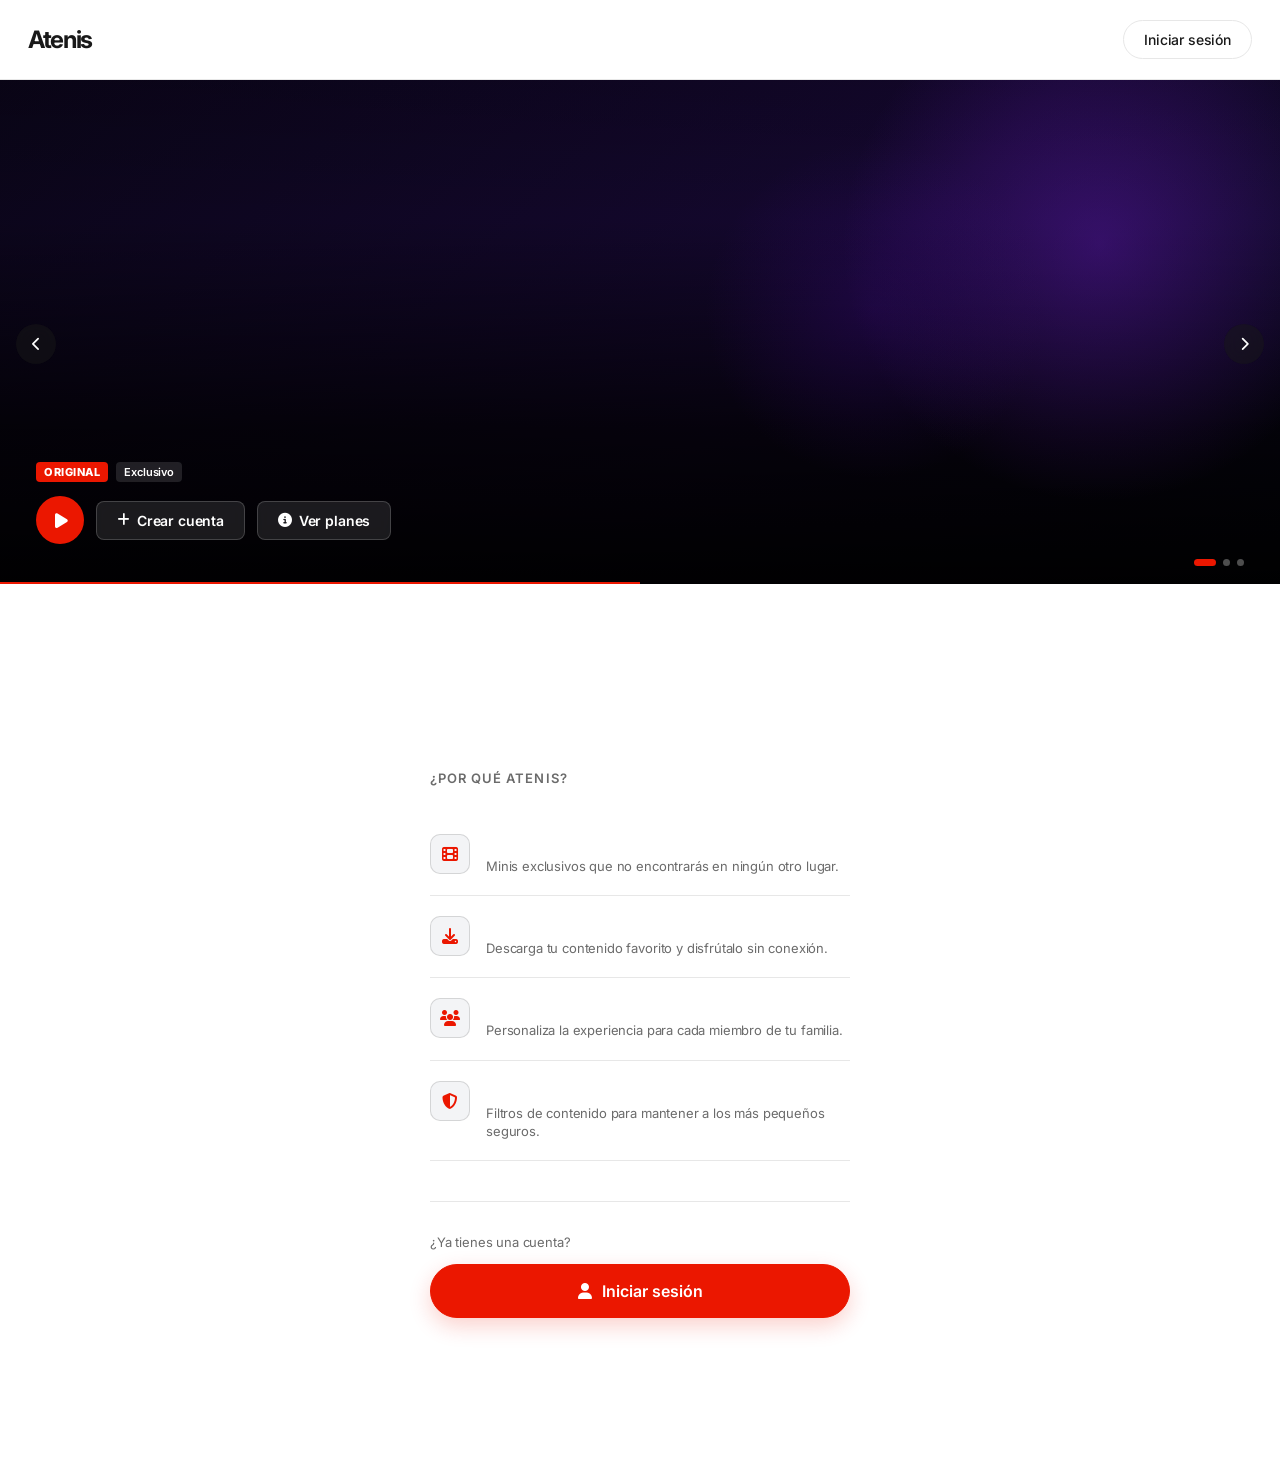
==== commit 4986e95b: "Ronda 9: Buscar vuelve a claro (estructura Disney+, colores DoorDash) + fuera la barra superior de I" ====
--- a/index.html
+++ b/index.html
@@ -706,7 +706,7 @@
       }
     }
   </style>
-  <link rel="stylesheet" href="uber-theme.css?v=8">
+  <link rel="stylesheet" href="uber-theme.css?v=9">
 </head>
 <body>
 
--- a/uber-theme.css
+++ b/uber-theme.css
@@ -2844,22 +2844,6 @@
 .bottom-nav button.active i,
 .bottom-nav button.active .nav-ic { color: #191919 !important; }
 
-/* --- Variante oscura SOLO en Buscar --- */
-.bottom-nav.nav--dark {
-  background: rgba(28, 28, 34, 0.92) !important;
-  border-color: rgba(255, 255, 255, 0.12) !important;
-  -webkit-backdrop-filter: blur(20px) saturate(160%) !important;
-  backdrop-filter: blur(20px) saturate(160%) !important;
-  box-shadow: 0 10px 30px rgba(0, 0, 0, 0.45) !important;
-}
-.bottom-nav.nav--dark button,
-.bottom-nav.nav--dark button.active,
-.bottom-nav.nav--dark button:hover {
-  color: #9CA3AF !important;
-  background: transparent !important;
-}
-.bottom-nav.nav--dark button.active,
-.bottom-nav.nav--dark button.active .nav-ic { color: #FFFFFF !important; }
 
 /* --- No tapar contenido con la píldora flotante --- */
 .app-container,
@@ -2868,69 +2852,69 @@
   padding-bottom: calc(124px + env(safe-area-inset-bottom, 0px)) !important;
 }
 
-/* --- Buscar estilo Disney+ (oscuro, solo-póster) --- */
-.search-section.search-section--dark {
-  background: #0B0B0F !important;
-  color: #FFFFFF !important;
+/* --- Buscar (claro, solo-póster; estructura Disney+, colores DoorDash) --- */
+.search-section {
+  background: #FFFFFF !important;
+  color: #191919 !important;
   border-top: 0 !important;
 }
-.search-section--dark .search-page-header { background: transparent !important; }
-.search-section--dark .search-page-title { color: #FFFFFF !important; }
-.search-section--dark .search-page-subtitle { color: #9CA3AF !important; }
-.search-section--dark .search-input-shell {
+.search-section .search-page-header { background: transparent !important; }
+.search-section .search-page-title { color: #191919 !important; }
+.search-section .search-page-subtitle { color: #6B6B6B !important; }
+.search-section .search-input-shell {
   background: transparent !important;
   width: min(100%, 1120px) !important;
   margin-inline: auto !important;
 }
-.search-section--dark .search-section-wrapper {
+.search-section .search-section-wrapper {
   grid-template-columns: auto minmax(0, 1fr) !important;
-  background: #1C1C22 !important;
-  border: 1px solid #2A2A32 !important;
+  background: #F1F1F1 !important;
+  border: 1px solid #E7E7E7 !important;
   border-radius: 999px !important;
 }
-.search-section--dark .search-section-wrapper:focus-within {
-  border-color: #4A4A55 !important;
-  background: #1C1C22 !important;
+.search-section .search-section-wrapper:focus-within {
+  border-color: #191919 !important;
+  background: #FFFFFF !important;
   box-shadow: none !important;
 }
-.search-section--dark .search-section-wrapper .search-icon { color: #8E8E96 !important; }
-.search-section--dark .search-section-wrapper #searchSectionInput {
+.search-section .search-section-wrapper .search-icon { color: #6B6B6B !important; }
+.search-section .search-section-wrapper #searchSectionInput {
   background: transparent !important;
-  color: #FFFFFF !important;
+  color: #191919 !important;
   border: 0 !important;
   outline: 0 !important;
 }
-.search-section--dark .search-section-wrapper #searchSectionInput::placeholder { color: #8E8E96 !important; }
-.search-section--dark .search-section-wrapper #searchSectionInput:focus {
+.search-section .search-section-wrapper #searchSectionInput::placeholder { color: #6B6B6B !important; }
+.search-section .search-section-wrapper #searchSectionInput:focus {
   border: 0 !important;
   outline: 0 !important;
   box-shadow: none !important;
 }
-.search-section--dark .search-btn { display: none !important; }
+.search-section .search-btn { display: none !important; }
 /* Cromo viejo eliminado del HTML: por si llega una copia en caché, que no se vea. */
-.search-section--dark .search-category-chips,
-.search-section--dark .search-browse-toolbar,
-.search-section--dark .search-results-meta { display: none !important; }
-.search-section--dark .search-content-area {
+.search-section .search-category-chips,
+.search-section .search-browse-toolbar,
+.search-section .search-results-meta { display: none !important; }
+.search-section .search-content-area {
   background: transparent !important;
   padding-bottom: calc(124px + env(safe-area-inset-bottom, 0px)) !important;
 }
-.search-section--dark .search-results-grid {
+.search-section .search-results-grid {
   display: block !important;
   grid-template-columns: none !important;
 }
-.search-section--dark .search-loading-text { color: #9CA3AF !important; }
-.search-section--dark .search-no-results { color: #9CA3AF !important; }
-.search-section--dark .search-no-results i { color: #5A5A64 !important; }
-.search-section--dark .search-no-results h3 { color: #FFFFFF !important; }
-.search-section--dark .search-no-results p { color: #9CA3AF !important; }
+.search-section .search-loading-text { color: #6B6B6B !important; }
+.search-section .search-no-results { color: #6B6B6B !important; }
+.search-section .search-no-results i { color: #B0B0B0 !important; }
+.search-section .search-no-results h3 { color: #191919 !important; }
+.search-section .search-no-results p { color: #6B6B6B !important; }
 
 /* Filas de solo-póster */
 .browse-row { margin-bottom: 8px; }
 .browse-row-title {
   margin: 0 !important;
   padding: 18px 16px 10px !important;
-  color: #FFFFFF !important;
+  color: #191919 !important;
   font-size: 20px !important;
   font-weight: 700 !important;
   letter-spacing: -0.02em !important;
@@ -2952,7 +2936,7 @@
   aspect-ratio: 2 / 3 !important;
   border-radius: 12px !important;
   overflow: hidden !important;
-  background: #1C1C22 !important;
+  background: #F1F1F1 !important;
   cursor: pointer !important;
   scroll-snap-align: start !important;
   position: relative !important;
@@ -2970,10 +2954,13 @@
   .browse-row-track { padding: 0 24px 8px !important; }
 }
 /* Compat: si llega HTML viejo en caché, sus tarjetas también quedan solo-póster. */
-.search-section--dark .search-result-content { display: none !important; }
-.search-section--dark .search-result-item {
+.search-section .search-result-content { display: none !important; }
+.search-section .search-result-item {
   background: transparent !important;
   border: 0 !important;
   border-radius: 12px !important;
 }
-.search-section--dark .search-result-poster { background: #1C1C22 !important; }
+.search-section .search-result-poster { background: #F1F1F1 !important; }
+
+/* --- Ronda 9: sin barra superior (sin nombre "Atenis", sin difuminado) --- */
+.top-bar { display: none !important; }
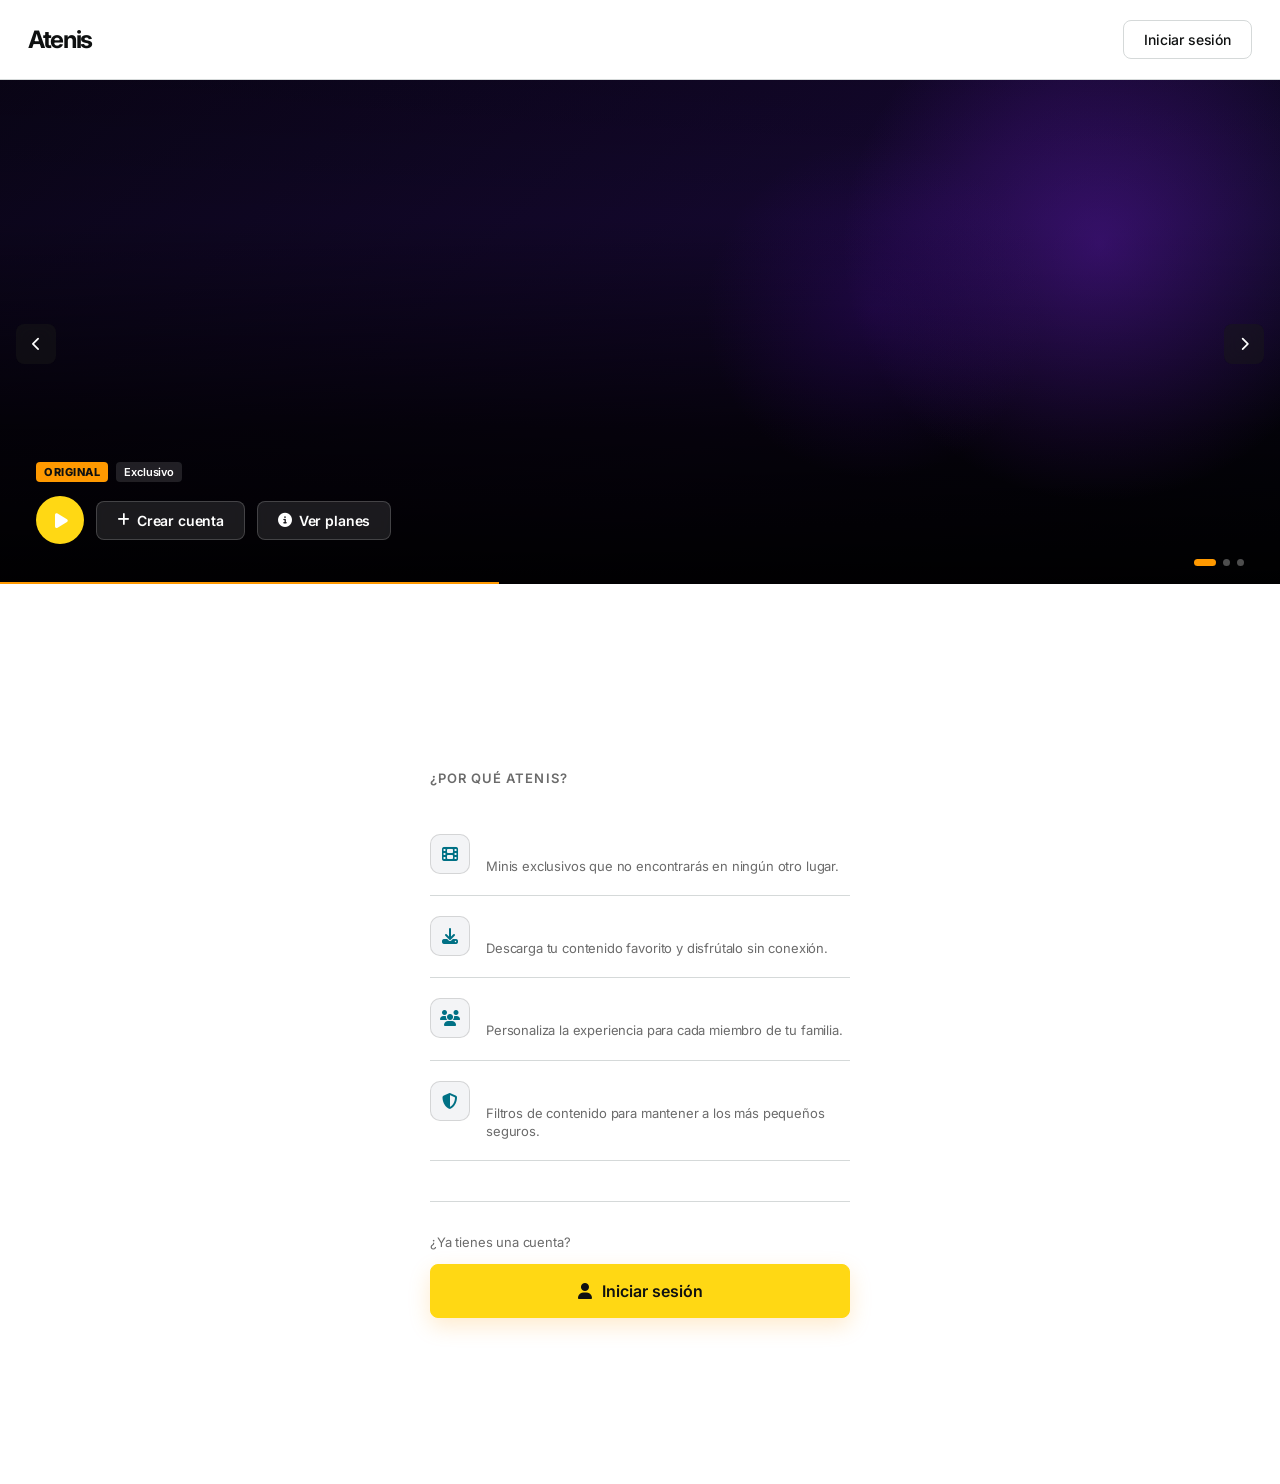
==== commit 2f57c786: "Ronda 10: retheme completo DoorDash -> Amazon (solo estilos): marino #131921, amarillo #FFD814, nara" ====
--- a/index.html
+++ b/index.html
@@ -6,7 +6,7 @@
   <meta name="apple-mobile-web-app-capable" content="yes">
   <meta name="apple-mobile-web-app-status-bar-style" content="default">
   <title>Atenis</title>
-  <meta name="theme-color" content="#FFFFFF">
+  <meta name="theme-color" content="#131921">
   <link rel="icon" href="favicon.svg" type="image/svg+xml">
   <link rel="stylesheet" href="https://cdnjs.cloudflare.com/ajax/libs/font-awesome/6.5.1/css/all.min.css">
   <style>
@@ -19,7 +19,7 @@
     body {
       background: #FFFFFF;
       font-family: "Inter", -apple-system, "SF Pro", "Segoe UI", Roboto, sans-serif;
-      color: #191919;
+      color: #0F1111;
       min-height: 100vh;
       display: flex;
       flex-direction: column;
@@ -41,22 +41,22 @@
       display: flex;
       align-items: center;
       justify-content: space-between;
-      border-bottom: 1px solid #E7E7E7;
+      border-bottom: 1px solid #D5D9D9;
     }
 
     .logo {
       font-size: 24px;
       font-weight: 700;
-      color: #191919;
+      color: #0F1111;
       letter-spacing: -0.5px;
     }
 
     .header-login {
       background: transparent;
-      border: 1px solid #E7E7E7;
-      color: #191919;
+      border: 1px solid #D5D9D9;
+      color: #0F1111;
       padding: 10px 20px;
-      border-radius: 9999px;
+      border-radius: 8px;
       font-size: 14px;
       font-weight: 500;
       cursor: pointer;
@@ -65,8 +65,8 @@
     }
 
     .header-login:hover {
-      background: #F1F1F1;
-      border-color: #E7E7E7;
+      background: #F0F2F2;
+      border-color: #D5D9D9;
     }
 
     /* Hero Section */
@@ -83,9 +83,9 @@
       display: inline-flex;
       align-items: center;
       gap: 8px;
-      background: rgba(235,23,0,0.08);
-      border: 1px solid rgba(235,23,0,0.3);
-      color: #EB1700;
+      background: rgba(255,153,0,0.08);
+      border: 1px solid rgba(255,153,0,0.3);
+      color: #FF9900;
       font-size: 12px;
       font-weight: 600;
       letter-spacing: 0.08em;
@@ -98,19 +98,19 @@
     .hero-title {
       font-size: clamp(52px, 10vw, 88px);
       font-weight: 700;
-      color: #191919;
+      color: #0F1111;
       letter-spacing: -3px;
       line-height: 0.95;
       margin-bottom: 24px;
     }
 
     .hero-title span {
-      color: #EB1700;
+      color: #FF9900;
     }
 
     .hero-description {
       font-size: 18px;
-      color: #6B6B6B;
+      color: #565959;
       line-height: 1.6;
       margin-bottom: 44px;
       font-weight: 400;
@@ -124,12 +124,12 @@
     }
 
     .btn-primary {
-      background: #EB1700;
-      color: #FFFFFF;
+      background: #FFD814;
+      color: #0F1111;
       border: none;
       padding: 16px 32px;
       min-height: 48px;
-      border-radius: 9999px;
+      border-radius: 8px;
       font-size: 16px;
       font-weight: 700;
       cursor: pointer;
@@ -142,16 +142,16 @@
     }
 
     .btn-primary:hover {
-      background: #C31500;
+      background: #F7CA00;
     }
 
     .btn-outline {
       background: transparent;
-      color: #191919;
-      border: 1px solid #E7E7E7;
+      color: #0F1111;
+      border: 1px solid #D5D9D9;
       padding: 16px 32px;
       min-height: 48px;
-      border-radius: 9999px;
+      border-radius: 8px;
       font-size: 16px;
       font-weight: 600;
       cursor: pointer;
@@ -164,8 +164,8 @@
     }
 
     .btn-outline:hover {
-      background: #F1F1F1;
-      border-color: #E7E7E7;
+      background: #F0F2F2;
+      border-color: #D5D9D9;
     }
 
     /* Stats row */
@@ -174,7 +174,7 @@
       gap: 40px;
       margin-top: 64px;
       padding-top: 40px;
-      border-top: 1px solid #E7E7E7;
+      border-top: 1px solid #D5D9D9;
       flex-wrap: wrap;
     }
 
@@ -183,7 +183,7 @@
     .stat-value {
       font-size: 28px;
       font-weight: 700;
-      color: #191919;
+      color: #0F1111;
       letter-spacing: -0.5px;
       margin-bottom: 4px;
     }
@@ -214,7 +214,7 @@
       flex: 1;
       max-width: 500px;
       margin: 0 auto;
-      background: #F7F7F7;
+      background: #F0F2F2;
       display: flex;
       flex-direction: column;
       justify-content: center;
@@ -235,7 +235,7 @@
       align-items: flex-start;
       gap: 16px;
       padding: 20px 0;
-      border-bottom: 1px solid #E7E7E7;
+      border-bottom: 1px solid #D5D9D9;
     }
 
     .feature-row:last-of-type {
@@ -246,13 +246,13 @@
       width: 40px;
       height: 40px;
       background: #FFFFFF;
-      border: 1px solid #E7E7E7;
+      border: 1px solid #D5D9D9;
       border-radius: 10px;
       display: flex;
       align-items: center;
       justify-content: center;
       flex-shrink: 0;
-      color: #EB1700;
+      color: #007185;
       font-size: 16px;
     }
 
@@ -274,7 +274,7 @@
     .right-cta {
       margin-top: 40px;
       padding-top: 32px;
-      border-top: 1px solid #E7E7E7;
+      border-top: 1px solid #D5D9D9;
     }
 
     .right-cta-text {
@@ -419,8 +419,8 @@
     }
 
     .badge-top {
-      background: #EB1700;
-      color: #FFFFFF;
+      background: #FF9900;
+      color: #0F1111;
       font-size: 11px;
       font-weight: 800;
       padding: 3px 8px;
@@ -527,7 +527,7 @@
     .slide-play-btn {
       width: 48px;
       height: 48px;
-      background: #EB1700;
+      background: #FFD814;
       border: none;
       border-radius: 50%;
       display: flex;
@@ -540,7 +540,7 @@
     }
 
     .slide-play-btn:hover {
-      background: #C31500;
+      background: #F7CA00;
       transform: scale(1.08);
     }
 
@@ -595,7 +595,7 @@
     }
 
     .slider-dot.active {
-      background: #EB1700;
+      background: #FF9900;
       width: 22px;
       border-radius: 4px;
     }
@@ -622,8 +622,8 @@
     }
 
     .slider-arrow:hover {
-      background: rgba(235,23,0,0.35);
-      border-color: #EB1700;
+      background: rgba(255,153,0,0.35);
+      border-color: #FF9900;
     }
 
     .slider-arrow-prev { left: 16px; }
@@ -635,7 +635,7 @@
       bottom: 0;
       left: 0;
       height: 2px;
-      background: #EB1700;
+      background: #FF9900;
       z-index: 10;
       transition: width 0.1s linear;
     }
@@ -651,7 +651,7 @@
     .section-divider-line {
       width: 3px;
       height: 20px;
-      background: #EB1700;
+      background: #FF9900;
       border-radius: 2px;
       flex-shrink: 0;
     }
@@ -673,7 +673,7 @@
       .right-side {
         flex: none;
         border-left: none;
-        border-top: 1px solid #E7E7E7;
+        border-top: 1px solid #D5D9D9;
         padding: 48px 28px;
       }
 
@@ -706,7 +706,7 @@
       }
     }
   </style>
-  <link rel="stylesheet" href="uber-theme.css?v=9">
+  <link rel="stylesheet" href="uber-theme.css?v=10">
 </head>
 <body>
 
@@ -812,11 +812,11 @@
       if (item.isLocked && !_isAvailable(item))
         return { text: 'ESTRENO', color: '#ff6b00' };
       const map = {
-        'movie':     { text: 'PELÍCULA',     color: '#EB1700' },
-        'series':    { text: 'SERIE',         color: '#EB1700' },
-        'shortfilm': { text: 'CORTOMETRAJE',  color: '#EB1700' },
+        'movie':     { text: 'PELÍCULA',     color: '#FF9900' },
+        'series':    { text: 'SERIE',         color: '#FF9900' },
+        'shortfilm': { text: 'CORTOMETRAJE',  color: '#FF9900' },
       };
-      return map[item.type] || { text: 'ORIGINAL', color: '#EB1700' };
+      return map[item.type] || { text: 'ORIGINAL', color: '#FF9900' };
     }
 
     function _typeLabel(type) {
@@ -827,13 +827,13 @@
     // disponible (index.html es estático y no consulta Firebase).
     function _buildFallbackSlides(slider, dotsEl, arrowPrev) {
       const promos = [
-        { badge: 'ORIGINAL', color: '#EB1700', title: 'Atenis Originals',
+        { badge: 'ORIGINAL', color: '#FF9900', title: 'Atenis Originals',
           desc: 'Películas, series y minis creados para ti. Historias que no verás en ningún otro lugar.',
           tag: 'Exclusivo' },
-        { badge: 'MINIS', color: '#EB1700', title: 'Minis verticales',
+        { badge: 'MINIS', color: '#FF9900', title: 'Minis verticales',
           desc: 'Dramas cortos en formato vertical, perfectos para ver donde quieras, cuando quieras.',
           tag: 'Nuevo' },
-        { badge: '4K', color: '#EB1700', title: 'Calidad cinematográfica',
+        { badge: '4K', color: '#FF9900', title: 'Calidad cinematográfica',
           desc: 'Imagen nítida y sonido envolvente en todos tus dispositivos. Crea tu cuenta gratis.',
           tag: 'HD · 4K' },
       ];
--- a/uber-theme.css
+++ b/uber-theme.css
@@ -1,29 +1,39 @@
 @import url("https://fonts.googleapis.com/css2?family=Inter:wght@400;500;600;700&display=swap");
 
 /*
-  Atenis Streaming — sistema visual DoorDash (solo estilos)
-  Tokens únicos --dd-*: página blanca, tinta #191919, rojo #EB1700,
-  pill #F1F1F1, línea #E7E7E7, superficie #F7F7F7. Sin capas en conflicto.
+  Atenis Streaming — sistema visual Amazon (solo estilos)
+  Tokens únicos --am-*: página blanca, tinta #0F1111, marino #131921,
+  naranja #FF9900, amarillo #FFD814, enlace #007185,
+  pill #F0F2F2, línea #D5D9D9, superficie #F0F2F2. Sin capas en conflicto.
 */
 :root {
-  --dd-red: #EB1700;
-  --dd-red-pressed: #C31500;
-  --dd-ink: #191919;
-  --dd-body: #313131;
-  --dd-secondary: #6B6B6B;
-  --dd-pill: #F1F1F1;
-  --dd-line: #E7E7E7;
-  --dd-page: #FFFFFF;
-  --dd-surface: #F7F7F7;
-  --dd-radius: 12px;
-  --dd-radius-lg: 16px;
-  --dd-font: "Inter", -apple-system, "SF Pro", "Segoe UI", Roboto, Helvetica, Arial, sans-serif;
+  --am-navy: #131921;
+  --am-navy2: #232F3E;
+  --am-orange: #FF9900;
+  --am-orange-hover: #F3A847;
+  --am-yellow: #FFD814;
+  --am-yellow-hover: #F7CA00;
+  --am-link: #007185;
+  --am-link-hover: #C7511F;
+  --am-error: #B12704;
+  --am-ink: #0F1111;
+  --am-body: #0F1111;
+  --am-secondary: #565959;
+  --am-tertiary: #6B7280;
+  --am-pill: #F0F2F2;
+  --am-line: #D5D9D9;
+  --am-page: #FFFFFF;
+  --am-surface: #F0F2F2;
+  --am-surface2: #EAEDED;
+  --am-radius: 8px;
+  --am-radius-lg: 8px;
+  --am-font: "Inter", -apple-system, "SF Pro", "Segoe UI", Roboto, Helvetica, Arial, sans-serif;
 }
 
 html,
 body {
-  background: var(--dd-page) !important;
-  color: var(--dd-ink) !important;
+  background: var(--am-page) !important;
+  color: var(--am-ink) !important;
   letter-spacing: -0.01em;
 }
 
@@ -36,11 +46,11 @@
   display: none !important;
 }/* Superficies principales */
 .header, .profile-header, .search-section, .settings-section, .history-section, .series-detail, .profile-container, .app-container, .main-container{
-  background: var(--dd-page) !important;
+  background: var(--am-page) !important;
 }.plan-card, .payment-section, .profile-form, .avatars-grid, .step, .container, .form-section, .benefits, .terms, .scanner-instructions, .scanner-container, .scanner-controls, .success-message, .success-animation{
-  background: var(--dd-page) !important;
-  border: 1px solid var(--dd-line) !important;
-  border-radius: var(--dd-radius-lg) !important;
+  background: var(--am-page) !important;
+  border: 1px solid var(--am-line) !important;
+  border-radius: var(--am-radius-lg) !important;
 }
 
 /* Listas planas — sin cajas */
@@ -48,7 +58,7 @@
   background: transparent !important;
   border: none !important;
   border-radius: 0 !important;
-  border-bottom: 1px solid #E7E7E7 !important;
+  border-bottom: 1px solid #D5D9D9 !important;
 }
 
 .episode-item:last-child {
@@ -57,15 +67,15 @@
 
 .history-item {
   background: #FFFFFF !important;
-  border: 1px solid #E7E7E7 !important;
+  border: 1px solid #D5D9D9 !important;
   border-radius: 8px !important;
   overflow: hidden !important;
 }
 
 .search-result-item {
   background: #FFFFFF !important;
-  border: 1px solid #E7E7E7 !important;
-  border-radius: var(--dd-radius-lg) !important;
+  border: 1px solid #D5D9D9 !important;
+  border-radius: var(--am-radius-lg) !important;
 }
 
 .info-tab-content {
@@ -85,47 +95,47 @@
   border-right: none !important;
   border-top: none !important;
   border-radius: 0 !important;
-  border-bottom: 1px solid #E7E7E7 !important;
+  border-bottom: 1px solid #D5D9D9 !important;
 }
 
 .header,
 .profile-header,
 .bottom-nav {
-  border-color: var(--dd-line) !important;
+  border-color: var(--am-line) !important;
 }.logo, .logo h1, .profile-title, .subscription-title, .settings-title, .history-title, .section-title, .plan-name, .plan-price, .offer-title, .hero-title{
-  color: var(--dd-ink) !important;
+  color: var(--am-ink) !important;
   font-weight: 700 !important;
   letter-spacing: -0.04em !important;
   text-transform: none !important;
 }.subtitle, .logo p, .profile-subtitle, .subscription-subtitle, .settings-subtitle, .history-subtitle, .setting-description, .plan-period, .series-detail-description, .carousel-item-info, .search-result-description, .episode-description, .security-note, .validation-message, .user-info, .form-label{
-  color: var(--dd-secondary) !important;
+  color: var(--am-secondary) !important;
   font-weight: 400 !important;
   text-transform: none !important;
 }.auth-link a, .plan-features li i, .step-number, .settings-group-title i, .history-item-time i, .feature-icon, .payment-method i{
-  color: var(--dd-red) !important;
+  color: var(--am-link) !important;
 }/* Botones estilo Uber: sobrios, legibles y sin brillo. */
 button, .plan-button, .hero-btn, .series-btn, .settings-btn, .history-btn, .logout-btn, .search-btn, .search-close-btn, .settings-close-btn, .history-close-btn, .carousel-nav, .back-button, .back-btn, .submit-btn, .scan-btn, .scanner-btn, .btn, .btn-primary, .btn-secondary{
-  border-radius: var(--dd-radius) !important;
+  border-radius: var(--am-radius) !important;
   border: 1px solid transparent !important;
-  font-family: var(--dd-font) !important;
+  font-family: var(--am-font) !important;
   font-weight: 600 !important;
   letter-spacing: 0 !important;
   text-transform: none !important;
   transform: none !important;
 }.plan-button.primary, .hero-btn.primary, .series-btn.primary, .settings-btn.primary, .submit-btn, .btn-primary, .scanner-btn.capture, .step-number, .plan-card.popular::before{
-  background: var(--dd-red) !important;
-  color: var(--dd-page) !important;
-  border-color: var(--dd-red) !important;
+  background: var(--am-yellow) !important;
+  color: var(--am-ink) !important;
+  border-color: var(--am-yellow) !important;
 }.plan-button.primary:hover, .hero-btn.primary:hover, .series-btn.primary:hover, .settings-btn.primary:hover, .submit-btn:hover, .btn-primary:hover, .scanner-btn.capture:hover{
-  background: var(--dd-red-pressed) !important;
-  border-color: var(--dd-red-pressed) !important;
+  background: var(--am-yellow-hover) !important;
+  border-color: var(--am-yellow-hover) !important;
 }.plan-button.secondary, .hero-btn.secondary, .series-btn.secondary, .settings-btn.secondary, .history-btn.secondary, .logout-btn, .search-btn, .search-close-btn, .settings-close-btn, .history-close-btn, .carousel-nav, .back-button, .back-btn, .scan-btn, .scanner-btn.cancel, .btn-secondary{
-  background: var(--dd-pill) !important;
-  color: var(--dd-ink) !important;
-  border-color: var(--dd-pill) !important;
+  background: var(--am-pill) !important;
+  color: var(--am-ink) !important;
+  border-color: var(--am-pill) !important;
 }.plan-button.secondary:hover, .hero-btn.secondary:hover, .series-btn.secondary:hover, .settings-btn.secondary:hover, .history-btn.secondary:hover, .logout-btn:hover, .search-btn:hover, .search-close-btn:hover, .settings-close-btn:hover, .history-close-btn:hover, .carousel-nav:hover, .back-button:hover, .back-btn:hover, .scan-btn:hover, .scanner-btn.cancel:hover, .btn-secondary:hover{
-  background: #E7E7E7 !important;
-  border-color: #E7E7E7 !important;
+  background: #D5D9D9 !important;
+  border-color: #D5D9D9 !important;
 }
 
 /* Formularios */
@@ -136,11 +146,11 @@
 .setting-select,
 .header input,
 #searchSectionInput {
-  background: var(--dd-pill) !important;
-  color: var(--dd-ink) !important;
-  border: 1px solid var(--dd-line) !important;
-  border-radius: var(--dd-radius) !important;
-  font-family: var(--dd-font) !important;
+  background: var(--am-pill) !important;
+  color: var(--am-ink) !important;
+  border: 1px solid var(--am-line) !important;
+  border-radius: var(--am-radius) !important;
+  font-family: var(--am-font) !important;
   font-weight: 400 !important;
 }
 
@@ -151,9 +161,9 @@
 .setting-select:focus,
 .header input:focus,
 #searchSectionInput:focus {
-  outline: 2px solid var(--dd-ink) !important;
+  outline: 2px solid var(--am-ink) !important;
   outline-offset: 2px !important;
-  border-color: var(--dd-ink) !important;
+  border-color: var(--am-ink) !important;
 }
 
 .search-wrapper,
@@ -163,9 +173,9 @@
 .toggle-slider,
 .indicator,
 .avatar-option {
-  background: var(--dd-pill) !important;
-  border: 1px solid var(--dd-line) !important;
-  border-radius: var(--dd-radius) !important;
+  background: var(--am-pill) !important;
+  border: 1px solid var(--am-line) !important;
+  border-radius: var(--am-radius) !important;
 }.avatar-option, #userAvatar, .indicator, .carousel-nav, .search-close-btn, .settings-close-btn, .history-close-btn{
   border-radius: 999px !important;
 }
@@ -173,25 +183,25 @@
 .auth-tab,
 .info-tab,
 .bottom-nav button {
-  color: var(--dd-secondary) !important;
+  color: var(--am-secondary) !important;
   background: transparent !important;
   border: 0 !important;
   box-shadow: none !important;
 }
 
 .auth-tab.active {
-  color: var(--dd-page) !important;
-  background: var(--dd-ink) !important;
+  color: var(--am-page) !important;
+  background: var(--am-ink) !important;
 }
 
 .info-tab.active {
-  color: var(--dd-ink) !important;
+  color: var(--am-ink) !important;
   background: transparent !important;
 }
 
 .bottom-nav {
-  background: var(--dd-page) !important;
-  border-top: 1px solid var(--dd-line) !important;
+  background: var(--am-page) !important;
+  border-top: 1px solid var(--am-line) !important;
 }
 
 /* Tarjetas y contenido de streaming */
@@ -201,8 +211,8 @@
 .search-result-poster,
 .history-item-poster,
 .episode-thumbnail {
-  border-radius: var(--dd-radius-lg) !important;
-  border: 1px solid var(--dd-line) !important;
+  border-radius: var(--am-radius-lg) !important;
+  border: 1px solid var(--am-line) !important;
   overflow: hidden !important;
 }
 
@@ -211,64 +221,65 @@
 .history-progress-overlay {
   background: linear-gradient(180deg, transparent 0%, rgba(25,25,25,0.88) 100%) !important;
 }.movie-badge, .premiere-badge, .live-badge, .badge, .age-badge{
-  background: var(--dd-ink) !important;
-  color: var(--dd-page) !important;
-  border: 1px solid var(--dd-ink) !important;
-  border-radius: 999px !important;
+  background: var(--am-ink) !important;
+  color: var(--am-page) !important;
+  border: 1px solid var(--am-ink) !important;
+  border-radius: 8px !important;
   font-weight: 700 !important;
   letter-spacing: 0 !important;
   text-transform: none !important;
 }.premiere-badge, .live-badge, .badge.active, .age-badge, .plan-card.popular::before, .offer-badge{
-  background: var(--dd-red) !important;
-  color: var(--dd-page) !important;
-  border-color: var(--dd-red) !important;
+  background: var(--am-orange) !important;
+  color: var(--am-ink) !important;
+  border-color: var(--am-orange) !important;
 }
 
 /* Neutralizar colores neón chillones solo en textos de colores específicos */
-[style*="color: #EB1700"],
-[style*="color:#EB1700"],
 [style*="color: #22C55E"],
 [style*="color:#22C55E"],
 [style*="color: #FFD700"],
 [style*="color:#FFD700"],
 [style*="color: #FFA500"],
 [style*="color:#FFA500"] {
-  color: var(--dd-ink) !important;
+  color: var(--am-ink) !important;
 }.message, .notification, .toast{
-  background: var(--dd-page) !important;
-  border: 1px solid var(--dd-line) !important;
-  color: var(--dd-ink) !important;
-  border-radius: var(--dd-radius-lg) !important;
+  background: var(--am-page) !important;
+  border: 1px solid var(--am-line) !important;
+  color: var(--am-ink) !important;
+  border-radius: var(--am-radius-lg) !important;
 }
 
 .message.error,
 .notification.error {
-  border-color: var(--dd-red) !important;
+  border-color: var(--am-error) !important;
 }
 
 .message.success,
 .notification.success {
-  border-color: var(--dd-red) !important;
+  border-color: var(--am-link) !important;
 }
 
 .progress-bar,
 .history-progress-bar,
 .video-progress-fill,
-.toggle-switch input:checked + .toggle-slider,
 .indicator.active {
-  background: var(--dd-red) !important;
+  background: var(--am-orange) !important;
+}
+
+.toggle-switch input:checked + .toggle-slider {
+  background: var(--am-link) !important;
 }
 
 hr,
 .plan-features li,
 .payment-method {
-  border-color: var(--dd-line) !important;
+  border-color: var(--am-line) !important;
 }/* Botones adicionales y elementos de interfaz */
 .series-close-btn, .netflix-play-btn{
   border-radius: 999px !important;
-  border: 1px solid var(--dd-line) !important;
+  border: 1px solid var(--am-line) !important;
   background: rgba(25,25,25,0.7) !important;
-  color: var(--dd-ink) !important;
+  color: var(--am-ink) !important;
 }
 
 .series-close-btn:hover,
@@ -280,54 +291,54 @@
 .premiere-live-overlay,
 .countdown-overlay {
   background: rgba(25,25,25,0.88) !important;
-  color: var(--dd-ink) !important;
-}/* Badge EN VIVO — mantener rojo Uber-neutral */
+  color: var(--am-ink) !important;
+}/* Badge EN VIVO */
 .live-badge{
-  background: #EF4444 !important;
-  color: var(--dd-ink) !important;
-  border-color: #EF4444 !important;
+  background: #FF9900 !important;
+  color: var(--am-ink) !important;
+  border-color: #FF9900 !important;
 }
 
 /* Banner de oferta especial */
 .special-offer-banner {
-  background: var(--dd-page) !important;
-  border-color: var(--dd-red) !important;
-  border-radius: var(--dd-radius-lg) !important;
+  background: var(--am-page) !important;
+  border-color: var(--am-orange) !important;
+  border-radius: var(--am-radius-lg) !important;
 }
 
 /* Overlay de bloqueo */
 .locked-overlay {
   background: rgba(25,25,25,0.85) !important;
-  border-radius: var(--dd-radius-lg) !important;
+  border-radius: var(--am-radius-lg) !important;
 }
 
 /* Avatar con gradiente inline → neutralizar */
 .avatar-option[style*="linear-gradient"],
 .avatar-option[style*="gradient"] {
-  background: var(--dd-pill) !important;
-  border-color: var(--dd-line) !important;
+  background: var(--am-pill) !important;
+  border-color: var(--am-line) !important;
 }
 
 .avatar-option.selected {
-  border-color: var(--dd-red) !important;
-  outline: 2px solid var(--dd-red) !important;
+  border-color: var(--am-orange) !important;
+  outline: 2px solid var(--am-orange) !important;
 }
 
 /* Fondo de trial-offer.html */
 body[style*="linear-gradient"] {
-  background: var(--dd-page) !important;
+  background: var(--am-page) !important;
 }.scanner-container{
-  background: var(--dd-page) !important;
-  border: 1px solid var(--dd-line) !important;
-  border-radius: var(--dd-radius-lg) !important;
+  background: var(--am-page) !important;
+  border: 1px solid var(--am-line) !important;
+  border-radius: var(--am-radius-lg) !important;
 }
 
 /* Mensaje de éxito fijo */
 .success-message {
-  background: var(--dd-page) !important;
-  border: 1px solid var(--dd-red) !important;
-  color: var(--dd-ink) !important;
-  border-radius: var(--dd-radius-lg) !important;
+  background: var(--am-page) !important;
+  border: 1px solid var(--am-link) !important;
+  color: var(--am-ink) !important;
+  border-radius: var(--am-radius-lg) !important;
 }
 
 /* Carrusel 3D — quitar blur en tarjetas laterales */
@@ -338,24 +349,24 @@
 
 /* Navegación inferior */
 .bottom-nav button i {
-  color: var(--dd-secondary);
+  color: var(--am-secondary);
 }
 
 .bottom-nav button.active i {
-  color: var(--dd-ink);
+  color: var(--am-ink);
 }
 
 /* Sección de búsqueda */
 .search-section {
-  background: var(--dd-page) !important;
-  border-top: 1px solid var(--dd-line) !important;
+  background: var(--am-page) !important;
+  border-top: 1px solid var(--am-line) !important;
 }
 
 /* Responsive polish */
 @media (max-width: 768px) {
   .plan-card,
   .payment-section {
-    border-radius: var(--dd-radius-lg) !important;
+    border-radius: var(--am-radius-lg) !important;
   }
 
   .logo,
@@ -368,8 +379,8 @@
 
 /* Search page layout fix: keep the whole Buscar view aligned, compact, and usable. */
 .search-section {
-  background: var(--dd-page) !important;
-  color: var(--dd-ink) !important;
+  background: var(--am-page) !important;
+  color: var(--am-ink) !important;
   overflow: hidden !important;
 }
 
@@ -391,14 +402,14 @@
 
 .search-page-title {
   margin: 0 0 6px !important;
-  color: var(--dd-ink) !important;
+  color: var(--am-ink) !important;
   font-size: clamp(30px, 7vw, 46px) !important;
   line-height: 1 !important;
 }
 
 .search-page-subtitle {
   margin: 0 !important;
-  color: var(--dd-secondary) !important;
+  color: var(--am-secondary) !important;
   font-size: 15px !important;
 }
 
@@ -413,19 +424,19 @@
   gap: 10px !important;
   width: 100% !important;
   padding: 6px 8px 6px 18px !important;
-  background: var(--dd-page) !important;
-  border: 1px solid var(--dd-line) !important;
+  background: var(--am-page) !important;
+  border: 1px solid var(--am-line) !important;
   border-radius: 999px !important;
 }
 
 .search-section-wrapper:focus-within {
-  border-color: var(--dd-red) !important;
+  border-color: var(--am-link) !important;
   background: #FFFFFF !important;
 }
 
 .search-section-wrapper .search-icon {
   padding: 0 !important;
-  color: var(--dd-secondary) !important;
+  color: var(--am-secondary) !important;
   font-size: 16px !important;
   line-height: 1 !important;
 }
@@ -439,7 +450,7 @@
   border: 0 !important;
   border-radius: 0 !important;
   outline: 0 !important;
-  color: var(--dd-ink) !important;
+  color: var(--am-ink) !important;
   font-size: 16px !important;
   line-height: 42px !important;
 }
@@ -459,31 +470,31 @@
   display: inline-flex !important;
   align-items: center !important;
   justify-content: center !important;
-  background: var(--dd-red) !important;
-  color: var(--dd-page) !important;
-  border-color: var(--dd-red) !important;
+  background: var(--am-yellow) !important;
+  color: var(--am-ink) !important;
+  border-color: var(--am-yellow) !important;
 }
 
 .search-category-chips {
   padding: 0 20px 16px !important;
   gap: 10px !important;
-  border-bottom: 1px solid var(--dd-line) !important;
+  border-bottom: 1px solid var(--am-line) !important;
 }
 
 .search-chip {
   min-height: 38px !important;
   padding: 8px 16px !important;
   border-radius: 999px !important;
-  background: var(--dd-pill) !important;
-  border: 1px solid var(--dd-line) !important;
-  color: #313131 !important;
+  background: var(--am-pill) !important;
+  border: 1px solid var(--am-line) !important;
+  color: #0F1111 !important;
 }
 
 .search-chip.active,
 .search-chip:hover {
-  background: var(--dd-ink) !important;
-  border-color: var(--dd-ink) !important;
-  color: var(--dd-page) !important;
+  background: var(--am-ink) !important;
+  border-color: var(--am-ink) !important;
+  color: var(--am-page) !important;
 }
 
 .search-content-area {
@@ -495,24 +506,24 @@
 }
 
 .search-suggestions-label {
-  color: var(--dd-secondary) !important;
+  color: var(--am-secondary) !important;
   margin-bottom: 12px !important;
 }
 
 .search-suggestion-row {
   min-height: 60px !important;
   padding: 10px 0 !important;
-  border-bottom: 1px solid var(--dd-line) !important;
+  border-bottom: 1px solid var(--am-line) !important;
 }
 
 .search-suggestion-icon {
-  background: var(--dd-page) !important;
-  border: 1px solid var(--dd-line) !important;
-  color: var(--dd-ink) !important;
+  background: var(--am-page) !important;
+  border: 1px solid var(--am-line) !important;
+  color: var(--am-ink) !important;
 }
 
 .search-suggestion-arrow {
-  color: var(--dd-secondary) !important;
+  color: var(--am-secondary) !important;
 }
 
 .search-results-grid {
@@ -521,9 +532,9 @@
 }
 
 .search-result-item {
-  background: var(--dd-page) !important;
-  border: 1px solid var(--dd-line) !important;
-  border-radius: var(--dd-radius-lg) !important;
+  background: var(--am-page) !important;
+  border: 1px solid var(--am-line) !important;
+  border-radius: var(--am-radius-lg) !important;
   overflow: hidden !important;
 }
 
@@ -606,7 +617,7 @@
   background: rgba(255,255,255,.88) !important;
   -webkit-backdrop-filter: blur(20px) saturate(160%) !important;
   backdrop-filter: blur(20px) saturate(160%) !important;
-  border-top: 1px solid #E7E7E7 !important;
+  border-top: 1px solid #D5D9D9 !important;
   border-radius: 0 !important;
   transition: transform 220ms ease, opacity 220ms ease !important;
 }
@@ -624,7 +635,7 @@
   width: 100% !important;
   padding: 8px 4px !important;
   border-radius: 0 !important;
-  color: var(--dd-secondary) !important;
+  color: var(--am-secondary) !important;
   background: transparent !important;
   border: 0 !important;
 }
@@ -642,7 +653,7 @@
 }
 
 .bottom-nav button.active {
-  color: var(--dd-red) !important;
+  color: var(--am-navy) !important;
   background: transparent !important;
 }
 
@@ -657,9 +668,9 @@
 .settings-profile-card--hero {
   padding: 20px !important;
   gap: 14px !important;
-  background: var(--dd-surface) !important;
-  border: 1px solid var(--dd-line) !important;
-  border-radius: 16px !important;
+  background: var(--am-surface) !important;
+  border: 1px solid var(--am-line) !important;
+  border-radius: 8px !important;
   box-shadow: 0 6px 16px rgba(25,25,25,.08) !important;
 }
 
@@ -678,18 +689,18 @@
   justify-content: center !important;
   gap: 8px !important;
   flex-shrink: 0 !important;
-  border-radius: 10px !important;
-  background: var(--dd-ink) !important;
-  color: var(--dd-page) !important;
-  border: 1px solid var(--dd-ink) !important;
+  border-radius: 8px !important;
+  background: var(--am-ink) !important;
+  color: var(--am-page) !important;
+  border: 1px solid var(--am-ink) !important;
   font-size: 13px !important;
   font-weight: 700 !important;
   cursor: pointer !important;
 }
 
 .settings-profile-edit-btn:hover {
-  background: #E7E7E7 !important;
-  border-color: #E7E7E7 !important;
+  background: #D5D9D9 !important;
+  border-color: #D5D9D9 !important;
 }
 
 /* El panel se desplaza como una sola pantalla, también en Safari móvil. */
@@ -739,8 +750,8 @@
 }
 
 .settings-nav-row--coins {
-  border-color: var(--dd-line) !important;
-  background: var(--dd-surface) !important;
+  border-color: var(--am-line) !important;
+  background: var(--am-surface) !important;
 }
 
 .settings-nav-row--coins .settings-nav-value {
@@ -754,9 +765,9 @@
   gap: 14px;
   margin-bottom: 14px;
   padding: 20px;
-  border: 1px solid var(--dd-line);
-  border-radius: 16px;
-  background: var(--dd-surface);
+  border: 1px solid var(--am-line);
+  border-radius: 8px;
+  background: var(--am-surface);
 }
 
 .coin-wallet-icon,
@@ -767,7 +778,7 @@
   width: 48px;
   height: 48px;
   flex: 0 0 48px;
-  border-radius: 14px;
+  border-radius: 8px;
   color: #16120a;
   background: #f5c451;
   font-size: 22px;
@@ -780,7 +791,7 @@
 }
 
 .coin-wallet-balance {
-  color: #191919;
+  color: #0F1111;
   font-size: 25px;
   line-height: 1;
   font-weight: 800;
@@ -811,7 +822,7 @@
   padding: 16px;
   color: #f5c451;
   border: 1px solid #E9EEFB;
-  border-radius: 14px;
+  border-radius: 8px;
   background: #F3F4F6;
 }
 
@@ -821,13 +832,13 @@
 
 .coin-how-it-works strong {
   display: block;
-  color: #191919;
+  color: #0F1111;
   font-size: 14px;
   margin-bottom: 4px;
 }
 
 .coin-how-it-works p {
-  color: #6B6B6B;
+  color: #565959;
   font-size: 12px;
   line-height: 1.5;
   margin: 0;
@@ -849,9 +860,9 @@
 }
 
 .mini-ep-box.ep-locked {
-  border-color: #E7E7E7 !important;
-  background: #F1F1F1 !important;
-  color: #6B6B6B !important;
+  border-color: #D5D9D9 !important;
+  background: #F0F2F2 !important;
+  color: #565959 !important;
   cursor: pointer !important;
 }
 
@@ -877,7 +888,7 @@
   width: min(100%, 390px);
   padding: 26px 22px 20px;
   text-align: center;
-  border: 1px solid #E7E7E7;
+  border: 1px solid #D5D9D9;
   border-radius: 22px;
   background: #F3F4F6;
   box-shadow: 0 8px 24px rgba(25,25,25,.10);
@@ -891,7 +902,7 @@
   height: 32px;
   border: 0 !important;
   border-radius: 50% !important;
-  color: #6B6B6B !important;
+  color: #565959 !important;
   background: rgba(25,25,25,.07) !important;
   cursor: pointer;
 }
@@ -915,13 +926,13 @@
 
 .coin-unlock-card h2 {
   margin: 6px 0 8px;
-  color: #191919;
+  color: #0F1111;
   font-size: 21px;
 }
 
 .coin-unlock-card > p {
   margin: 0 0 18px;
-  color: #6B6B6B;
+  color: #565959;
   font-size: 13px;
 }
 
@@ -931,9 +942,9 @@
   align-items: center;
   padding: 11px 13px;
   margin-top: 7px;
-  border-radius: 10px;
-  background: #F1F1F1;
-  color: #6B6B6B;
+  border-radius: 8px;
+  background: #F0F2F2;
+  color: #565959;
   font-size: 13px;
 }
 
@@ -950,15 +961,15 @@
 .coin-unlock-reward {
   width: 100%;
   min-height: 44px;
-  border-radius: 10px !important;
+  border-radius: 8px !important;
   font-size: 13px !important;
   cursor: pointer;
 }
 
 .coin-unlock-confirm {
-  border: 1px solid var(--dd-red) !important;
-  background: var(--dd-red) !important;
-  color: var(--dd-page) !important;
+  border: 1px solid var(--am-yellow) !important;
+  background: var(--am-yellow) !important;
+  color: var(--am-ink) !important;
   font-weight: 700 !important;
 }
 
@@ -966,7 +977,7 @@
   margin-top: 8px;
   border: 1px solid #E9EEFB !important;
   background: transparent !important;
-  color: #F1F1F1 !important;
+  color: #F0F2F2 !important;
 }
 
 @media (max-width: 480px) {
@@ -995,14 +1006,14 @@
    para acciones y dorado funcional para créditos.
    ═══════════════════════════════════════════════════════════════════════ */
 html {
-  background: var(--dd-page) !important;
+  background: var(--am-page) !important;
   scroll-behavior: smooth;
 }
 
 body {
-  background: var(--dd-page) !important;
-  color: var(--dd-ink) !important;
-  font-family: var(--dd-font) !important;
+  background: var(--am-page) !important;
+  color: var(--am-ink) !important;
+  font-family: var(--am-font) !important;
 }
 
 button,
@@ -1012,7 +1023,7 @@
 
 button:focus-visible,
 [onclick]:focus-visible {
-  outline: 2px solid var(--dd-red) !important;
+  outline: 2px solid var(--am-link) !important;
   outline-offset: 3px;
 }
 
@@ -1023,10 +1034,10 @@
 }
 
 .top-bar-logo {
-  color: var(--dd-ink) !important;
+  color: var(--am-ink) !important;
   background: none !important;
   -webkit-text-fill-color: currentColor !important;
-  font-family: var(--dd-font) !important;
+  font-family: var(--am-font) !important;
   font-size: 21px !important;
   font-weight: 700 !important;
   letter-spacing: -.08em !important;
@@ -1039,8 +1050,8 @@
   height: 7px;
   margin: 0 7px 3px 0;
   border-radius: 50%;
-  background: var(--dd-red);
-  box-shadow: 0 0 0 4px rgba(235,23,0,.14);
+  background: var(--am-orange);
+  box-shadow: 0 0 0 4px rgba(255,153,0,.14);
 }
 
 .app-container {
@@ -1089,7 +1100,7 @@
 .featured-hero-title {
   display: block !important;
   color: #FFFFFF !important;
-  font-family: var(--dd-font) !important;
+  font-family: var(--am-font) !important;
   font-size: clamp(34px, 11vw, 64px) !important;
   font-weight: 700 !important;
   letter-spacing: -.08em !important;
@@ -1113,17 +1124,17 @@
 .featured-hero-btn {
   min-height: 48px !important;
   padding: 0 24px !important;
-  border-radius: 9999px !important;
+  border-radius: 8px !important;
   font-size: 15px !important;
   font-weight: 600 !important;
 }
 
 .featured-hero-btn.primary,
 .btn-primary {
-  background: var(--dd-red) !important;
-  border-color: var(--dd-red) !important;
-  color: #FFFFFF !important;
-  box-shadow: 0 6px 16px rgba(235,23,0,.14) !important;
+  background: var(--am-yellow) !important;
+  border-color: var(--am-yellow) !important;
+  color: #0F1111 !important;
+  box-shadow: 0 6px 16px rgba(255,153,0,.20) !important;
 }
 
 .featured-hero-btn.secondary {
@@ -1135,7 +1146,7 @@
 
 .featured-hero-dot.active,
 .featured-hero-progress {
-  background: var(--dd-red) !important;
+  background: var(--am-orange) !important;
 }
 
 .content-sections {
@@ -1153,8 +1164,8 @@
 
 .section-title {
   padding: 0 !important;
-  color: var(--dd-ink) !important;
-  font-family: var(--dd-font) !important;
+  color: var(--am-ink) !important;
+  font-family: var(--am-font) !important;
   font-size: 18px !important;
   letter-spacing: -.045em !important;
 }
@@ -1164,7 +1175,7 @@
 }
 
 .section-see-all {
-  color: var(--dd-red) !important;
+  color: var(--am-link) !important;
   font-size: 12px !important;
   font-weight: 700 !important;
 }
@@ -1179,9 +1190,9 @@
 .nr-card,
 .flavor-card {
   width: 138px !important;
-  border: 1px solid var(--dd-line) !important;
-  border-radius: 13px !important;
-  background: var(--dd-page) !important;
+  border: 1px solid var(--am-line) !important;
+  border-radius: 8px !important;
+  background: var(--am-page) !important;
   box-shadow: 0 6px 16px rgba(25,25,25,.08);
   transition: transform .28s ease, border-color .28s ease, box-shadow .28s ease !important;
 }
@@ -1190,7 +1201,7 @@
 .nr-card:hover,
 .flavor-card:hover {
   transform: translateY(-5px) !important;
-  border-color: rgba(235,23,0,.55) !important;
+  border-color: rgba(255,153,0,.55) !important;
   box-shadow: 0 8px 20px rgba(25,25,25,.10) !important;
 }
 
@@ -1210,14 +1221,14 @@
 }
 
 .nr-badge {
-  background: var(--dd-red) !important;
-  border-radius: 5px !important;
-  color: #FDECEC !important;
+  background: var(--am-orange) !important;
+  border-radius: 8px !important;
+  color: var(--am-ink) !important;
 }
 
 .nr-badge.top10 {
-  background: var(--dd-red) !important;
-  color: #FFFFFF !important;
+  background: var(--am-orange) !important;
+  color: var(--am-ink) !important;
 }
 
 .trending-numbered {
@@ -1230,29 +1241,29 @@
   min-width: 0;
   gap: 10px !important;
   padding: 11px 0 !important;
-  border-color: var(--dd-line) !important;
+  border-color: var(--am-line) !important;
 }
 
 .tn-rank {
   min-width: 27px !important;
-  color: rgba(235,23,0,.32) !important;
-  font-family: var(--dd-font) !important;
+  color: rgba(255,153,0,.45) !important;
+  font-family: var(--am-font) !important;
   font-size: 36px !important;
 }
 
 .tn-poster {
   width: 51px !important;
   height: 72px !important;
-  border-radius: 9px !important;
+  border-radius: 8px !important;
 }
 
 .tn-title {
-  color: var(--dd-ink) !important;
+  color: var(--am-ink) !important;
   font-size: 12px !important;
 }
 
 .tn-genre {
-  color: var(--dd-secondary) !important;
+  color: var(--am-secondary) !important;
 }
 
 /* Navegación inferior */
@@ -1262,7 +1273,7 @@
   gap: 3px !important;
   padding: 9px 10px max(9px, env(safe-area-inset-bottom)) !important;
   background: #FFFFFF !important;
-  border-top: 1px solid var(--dd-line) !important;
+  border-top: 1px solid var(--am-line) !important;
   box-shadow: 0 -4px 12px rgba(25,25,25,.06);
   backdrop-filter: blur(22px) !important;
   -webkit-backdrop-filter: blur(22px) !important;
@@ -1275,8 +1286,8 @@
   min-height: 54px !important;
   padding: 7px 5px !important;
   gap: 4px !important;
-  border-radius: 13px !important;
-  color: var(--dd-secondary) !important;
+  border-radius: 8px !important;
+  color: var(--am-secondary) !important;
   transition: color .22s ease, background .22s ease, transform .22s ease !important;
 }
 
@@ -1297,23 +1308,17 @@
 }
 
 .bottom-nav button.active {
-  color: var(--dd-red) !important;
-  background: rgba(235,23,0,.1) !important;
+  color: var(--am-navy) !important;
+  background: transparent !important;
 }
 
 .bottom-nav button.active::after {
-  content: "";
-  position: absolute;
-  top: 4px;
-  width: 22px;
-  height: 2px;
-  border-radius: 2px;
-  background: var(--dd-red);
+  display: none !important;
 }
 
 /* Buscar */
 .search-section {
-  background: var(--dd-page) !important;
+  background: var(--am-page) !important;
 }
 
 .search-page-header {
@@ -1322,7 +1327,7 @@
 }
 
 .search-page-title {
-  font-family: var(--dd-font) !important;
+  font-family: var(--am-font) !important;
   font-size: clamp(34px, 9vw, 52px) !important;
   letter-spacing: -.08em !important;
   line-height: .98 !important;
@@ -1330,7 +1335,7 @@
 
 .search-page-subtitle {
   margin-top: 8px !important;
-  color: var(--dd-secondary) !important;
+  color: var(--am-secondary) !important;
 }
 
 .search-input-shell {
@@ -1340,18 +1345,18 @@
 
 .search-section-wrapper {
   min-height: 56px !important;
-  background: var(--dd-page) !important;
-  border-color: var(--dd-line) !important;
+  background: var(--am-page) !important;
+  border-color: var(--am-line) !important;
 }
 
 .search-section-wrapper:focus-within {
-  background: var(--dd-surface) !important;
-  border-color: var(--dd-red) !important;
+  background: var(--am-surface) !important;
+  border-color: var(--am-link) !important;
 }
 
 .search-section-wrapper .search-btn {
-  background: var(--dd-red) !important;
-  color: #FDECEC !important;
+  background: var(--am-yellow) !important;
+  color: var(--am-ink) !important;
 }
 
 .search-content-area {
@@ -1360,14 +1365,14 @@
 
 .search-result-item,
 .history-item {
-  background: var(--dd-page) !important;
-  border-color: var(--dd-line) !important;
+  background: var(--am-page) !important;
+  border-color: var(--am-line) !important;
   border-radius: 15px !important;
 }
 
 /* Configuración y créditos */
 .settings-section {
-  background: var(--dd-page) !important;
+  background: var(--am-page) !important;
 }
 
 .settings-header {
@@ -1375,7 +1380,7 @@
 }
 
 .settings-title {
-  font-family: var(--dd-font) !important;
+  font-family: var(--am-font) !important;
   font-size: clamp(31px, 8vw, 46px) !important;
   letter-spacing: -.08em !important;
   line-height: .95 !important;
@@ -1385,7 +1390,7 @@
   top: max(16px, env(safe-area-inset-top)) !important;
   left: 18px !important;
   background: rgba(255,255,255,.82) !important;
-  border: 1px solid var(--dd-line) !important;
+  border: 1px solid var(--am-line) !important;
 }
 
 .settings-profile-card--hero {
@@ -1394,9 +1399,9 @@
   margin: 0 20px 18px !important;
   padding: 20px !important;
   overflow: hidden;
-  background: var(--dd-surface) !important;
-  border: 1px solid var(--dd-line) !important;
-  border-radius: 16px !important;
+  background: var(--am-surface) !important;
+  border: 1px solid var(--am-line) !important;
+  border-radius: 8px !important;
   box-shadow: 0 6px 16px rgba(25,25,25,.08) !important;
 }
 
@@ -1414,21 +1419,21 @@
 .settings-profile-card--hero #userAvatar {
   width: 65px !important;
   height: 65px !important;
-  border: 2px solid var(--dd-red) !important;
-  box-shadow: 0 0 0 5px rgba(235,23,0,.10), 0 6px 16px rgba(25,25,25,.08) !important;
+  border: 2px solid var(--am-orange) !important;
+  box-shadow: 0 0 0 5px rgba(255,153,0,.25), 0 6px 16px rgba(15,17,17,.08) !important;
 }
 
 .settings-profile-name {
-  color: var(--dd-ink) !important;
-  font-family: var(--dd-font) !important;
+  color: var(--am-ink) !important;
+  font-family: var(--am-font) !important;
 }
 
 .settings-profile-email {
-  color: var(--dd-secondary) !important;
+  color: var(--am-secondary) !important;
 }
 
 .settings-profile-plan {
-  color: var(--dd-red) !important;
+  color: var(--am-link) !important;
 }
 
 .settings-profile-edit-btn {
@@ -1437,7 +1442,7 @@
   padding: 0 12px !important;
   background: rgba(25,25,25,.08) !important;
   border: 1px solid rgba(25,25,25,.2) !important;
-  color: var(--dd-ink) !important;
+  color: var(--am-ink) !important;
   font-size: 11px !important;
 }
 
@@ -1446,18 +1451,18 @@
   position: relative;
   margin: 0 20px 16px;
   overflow: hidden;
-  border-radius: 21px;
+  border-radius: 8px;
 }
 
 .settings-premium-card {
   padding: 22px;
-  background: var(--dd-surface);
-  border: 1px solid var(--dd-line);
+  background: var(--am-surface);
+  border: 1px solid var(--am-line);
 }
 
 .settings-premium-kicker,
 .settings-credit-kicker {
-  color: var(--dd-red);
+  color: var(--am-orange);
   font-size: 9px;
   font-weight: 700;
   letter-spacing: .18em;
@@ -1465,15 +1470,15 @@
 
 .settings-premium-card h3 {
   margin: 8px 0 16px;
-  color: var(--dd-ink);
-  font-family: var(--dd-font);
+  color: var(--am-ink);
+  font-family: var(--am-font);
   font-size: 26px;
   line-height: .98;
   letter-spacing: -.06em;
 }
 
 .settings-premium-card h3 span {
-  color: var(--dd-red);
+  color: var(--am-orange);
 }
 
 .settings-premium-benefit {
@@ -1486,7 +1491,7 @@
 }
 
 .settings-premium-benefit i {
-  color: var(--dd-red);
+  color: var(--am-link);
 }
 
 .settings-premium-cta {
@@ -1494,9 +1499,9 @@
   min-height: 45px;
   margin-top: 14px;
   border: 0;
-  border-radius: 11px;
-  background: var(--dd-red);
-  color: #FDECEC;
+  border-radius: 8px;
+  background: var(--am-yellow);
+  color: var(--am-ink);
   font-size: 13px;
   font-weight: 700;
   cursor: pointer;
@@ -1510,7 +1515,7 @@
   min-height: 128px;
   padding: 20px;
   background:
-        var(--dd-surface);
+        var(--am-surface);
   border: 1px solid rgba(244,200,107,.28);
 }
 
@@ -1522,15 +1527,15 @@
 
 .settings-credit-balance {
   margin-top: 2px;
-  color: var(--dd-ink);
-  font-family: var(--dd-font);
+  color: var(--am-ink);
+  font-family: var(--am-font);
   font-size: 30px;
   font-weight: 700;
 }
 
 .settings-credit-balance small {
-  color: var(--dd-red);
-  font-family: var(--dd-font);
+  color: var(--am-orange);
+  font-family: var(--am-font);
   font-size: 11px;
   font-weight: 600;
 }
@@ -1539,9 +1544,9 @@
   min-height: 39px;
   padding: 0 14px;
   border: 1px solid rgba(25,25,25,.22);
-  border-radius: 10px;
+  border-radius: 8px;
   background: rgba(25,25,25,.1);
-  color: var(--dd-ink);
+  color: var(--am-ink);
   font-size: 11px;
   font-weight: 700;
   cursor: pointer;
@@ -1550,7 +1555,7 @@
 .settings-nav-list {
   margin: 0 20px !important;
   overflow: hidden;
-  border: 1px solid var(--dd-line);
+  border: 1px solid var(--am-line);
   border-radius: 19px;
   background: rgba(255,255,255,.56);
 }
@@ -1560,7 +1565,7 @@
   padding: 10px 14px !important;
   background: transparent !important;
   border: 0 !important;
-  border-bottom: 1px solid var(--dd-line) !important;
+  border-bottom: 1px solid var(--am-line) !important;
 }
 
 .settings-nav-row:last-child {
@@ -1568,32 +1573,32 @@
 }
 
 .settings-nav-row:active {
-  background: rgba(235,23,0,.08) !important;
+  background: rgba(255,153,0,.08) !important;
 }
 
 .settings-nav-icon {
   width: 37px !important;
   height: 37px !important;
-  border-radius: 11px !important;
-  background: rgba(235,23,0,.11) !important;
+  border-radius: 8px !important;
+  background: rgba(255,153,0,.11) !important;
 }
 
 .settings-nav-icon i {
-  color: var(--dd-pill) !important;
+  color: var(--am-pill) !important;
 }
 
 .settings-nav-label {
-  color: var(--dd-ink) !important;
+  color: var(--am-ink) !important;
   font-size: 13px !important;
 }
 
 .settings-nav-value {
-  color: var(--dd-secondary) !important;
+  color: var(--am-secondary) !important;
   font-size: 11px !important;
 }
 
 .settings-nav-arrow {
-  color: var(--dd-secondary) !important;
+  color: var(--am-secondary) !important;
 }
 
 .settings-nav-row--coins {
@@ -1606,18 +1611,18 @@
 
 .settings-nav-row--coins .settings-nav-icon i,
 .settings-nav-row--coins .settings-nav-value {
-  color: var(--dd-red) !important;
+  color: var(--am-orange) !important;
 }
 
 .settings-sub {
-  background: var(--dd-page) !important;
+  background: var(--am-page) !important;
 }
 
 .settings-sub-topbar {
   min-height: 74px !important;
   padding: max(16px, env(safe-area-inset-top)) 20px 10px !important;
   background: rgba(255,255,255,.82) !important;
-  border-bottom: 1px solid var(--dd-line) !important;
+  border-bottom: 1px solid var(--am-line) !important;
   backdrop-filter: blur(18px);
 }
 
@@ -1629,18 +1634,18 @@
   min-height: 142px;
   padding: 22px !important;
   background:
-        var(--dd-surface) !important;
+        var(--am-surface) !important;
   border-color: rgba(244,200,107,.28) !important;
-  border-radius: 21px !important;
+  border-radius: 8px !important;
 }
 
 .coin-wallet-icon {
-  background: var(--dd-red) !important;
-  color: #FFFFFF !important;
+  background: var(--am-orange) !important;
+  color: var(--am-ink) !important;
 }
 
 .coin-wallet-balance {
-  font-family: var(--dd-font) !important;
+  font-family: var(--am-font) !important;
   font-size: 30px !important;
 }
 
@@ -1659,7 +1664,7 @@
 }
 
 .coin-wallet-sync i {
-  color: var(--dd-red);
+  color: var(--am-link);
 }
 
 .coin-wallet-sync.is-ready i {
@@ -1667,7 +1672,7 @@
 }
 
 .coin-wallet-sync.is-error i {
-  color: var(--dd-red);
+  color: var(--am-error);
 }
 
 .coin-wallet-stats {
@@ -1680,16 +1685,16 @@
 .coin-wallet-stat {
   min-width: 0;
   padding: 12px 8px 10px;
-  border: 1px solid var(--dd-line);
-  border-radius: 12px;
+  border: 1px solid var(--am-line);
+  border-radius: 8px;
   background: rgba(255,255,255,.58);
   text-align: center;
 }
 
 .coin-wallet-stat strong {
   display: block;
-  color: var(--dd-ink);
-  font-family: var(--dd-font);
+  color: var(--am-ink);
+  font-family: var(--am-font);
   font-size: 17px;
   line-height: 1;
 }
@@ -1697,33 +1702,33 @@
 .coin-wallet-stat span {
   display: block;
   margin-top: 5px;
-  color: var(--dd-secondary);
+  color: var(--am-secondary);
   font-size: 9px;
   line-height: 1.1;
 }
 
 .coin-wallet-unit {
-  color: var(--dd-red) !important;
+  color: var(--am-orange) !important;
 }
 
 .coin-reward-btn {
-  background: var(--dd-red) !important;
-  border-color: var(--dd-red) !important;
-  color: #FFFFFF !important;
+  background: var(--am-yellow) !important;
+  border-color: var(--am-yellow) !important;
+  color: var(--am-ink) !important;
 }
 
 .coin-how-it-works {
   background: rgba(255,255,255,.6) !important;
-  border-color: var(--dd-line) !important;
+  border-color: var(--am-line) !important;
 }
 
 .coin-how-it-works > i {
-  color: var(--dd-red) !important;
+  color: var(--am-link) !important;
 }
 
 .settings-nav-heading {
   padding: 14px 14px 7px;
-  color: var(--dd-secondary);
+  color: var(--am-secondary);
   font-size: 9px;
   font-weight: 800;
   letter-spacing: .14em;
@@ -1754,14 +1759,14 @@
 
 .search-result-item {
   display: block !important;
-  border-radius: 16px !important;
+  border-radius: 8px !important;
 }
 
 .search-result-poster {
   width: 100% !important;
   height: auto !important;
   aspect-ratio: 2 / 3 !important;
-  background: var(--dd-pill) !important;
+  background: var(--am-pill) !important;
 }
 
 .search-result-poster img {
@@ -1778,7 +1783,7 @@
   -webkit-line-clamp: 2;
   -webkit-box-orient: vertical;
   overflow: hidden;
-  color: #313131 !important;
+  color: #0F1111 !important;
   font-size: 12px;
   line-height: 1.4;
   margin-top: 6px;
@@ -1840,7 +1845,7 @@
 }
 
 .reward-ad-kicker {
-  color: var(--dd-red);
+  color: var(--am-orange);
   font-size: 8px;
   font-weight: 800;
   letter-spacing: .16em;
@@ -1848,8 +1853,8 @@
 
 .reward-ad-header h2 {
   margin: 4px 0 0;
-  color: var(--dd-ink);
-  font-family: var(--dd-font);
+  color: var(--am-ink);
+  font-family: var(--am-font);
   font-size: 18px;
 }
 
@@ -1859,10 +1864,10 @@
   justify-content: center;
   width: 30px;
   height: 30px;
-  border: 1px solid var(--dd-line);
+  border: 1px solid var(--am-line);
   border-radius: 50%;
   background: transparent;
-  color: var(--dd-secondary);
+  color: var(--am-secondary);
   cursor: pointer;
 }
 
@@ -1935,30 +1940,30 @@
 }
 
 .mini-player-title {
-  font-family: var(--dd-font) !important;
+  font-family: var(--am-font) !important;
   font-size: 26px !important;
 }
 
 .mini-player-genre-tag,
 .mini-player-ep-label,
 .mini-next-label {
-  color: var(--dd-red) !important;
+  color: var(--am-orange) !important;
 }
 
 .mini-player-play-btn,
 .mini-next-btn {
-  background: var(--dd-red) !important;
-  color: #FDECEC !important;
+  background: var(--am-yellow) !important;
+  color: var(--am-ink) !important;
 }
 
 .mini-player-eps-btn {
   background: rgba(255,255,255,.76) !important;
   border-color: rgba(25,25,25,.2) !important;
-  color: var(--dd-ink) !important;
+  color: var(--am-ink) !important;
 }
 
 .mini-player-progress-fill {
-  background: var(--dd-red) !important;
+  background: var(--am-orange) !important;
 }
 
 @media (max-width: 650px) {
@@ -2013,22 +2018,22 @@
 .search-category-chips {
   gap: 8px !important;
   padding: 0 20px 14px !important;
-  background: var(--dd-page) !important;
+  background: var(--am-page) !important;
   border-bottom: 0 !important;
 }
 
 .search-chip {
   padding: 8px 14px !important;
-  background: var(--dd-pill) !important;
-  border-color: var(--dd-line) !important;
-  color: #313131 !important;
+  background: var(--am-pill) !important;
+  border-color: var(--am-line) !important;
+  color: #0F1111 !important;
   font-size: 11px !important;
 }
 
 .search-chip:hover,
 .search-chip.active {
-  background: #191919 !important;
-  border-color: #191919 !important;
+  background: #0F1111 !important;
+  border-color: #0F1111 !important;
   color: #FFFFFF !important;
 }
 
@@ -2039,7 +2044,7 @@
   gap: 12px;
   min-height: 48px;
   padding: 0 20px 12px;
-  background: var(--dd-page);
+  background: var(--am-page);
 }
 
 .search-genre-chips {
@@ -2057,10 +2062,10 @@
 .search-genre-chip {
   flex: 0 0 auto;
   padding: 6px 10px;
-  border: 1px solid var(--dd-line);
+  border: 1px solid var(--am-line);
   border-radius: 999px;
-  background: var(--dd-pill);
-  color: #313131;
+  background: var(--am-pill);
+  color: #0F1111;
   font-size: 10px;
   font-weight: 600;
   white-space: nowrap;
@@ -2069,8 +2074,8 @@
 
 .search-genre-chip:hover,
 .search-genre-chip.active {
-  border-color: #191919;
-  background: #191919;
+  border-color: #0F1111;
+  background: #0F1111;
   color: #FFFFFF;
 }
 
@@ -2079,7 +2084,7 @@
   align-items: center;
   gap: 6px;
   flex: 0 0 auto;
-  color: var(--dd-secondary);
+  color: var(--am-secondary);
   font-size: 13px;
   white-space: nowrap;
 }
@@ -2089,24 +2094,24 @@
   min-width: 168px;
   max-width: none;
   padding: 8px 10px;
-  border: 1px solid var(--dd-line);
+  border: 1px solid var(--am-line);
   border-radius: 8px;
   outline: none;
-  background: var(--dd-page);
-  color: var(--dd-ink);
+  background: var(--am-page);
+  color: var(--am-ink);
   font-family: inherit;
   font-size: 14px;
   cursor: pointer;
 }
 
 .search-sort-control select:focus {
-  border-color: var(--dd-red);
+  border-color: var(--am-link);
 }
 
 .search-results-meta {
   min-height: 18px;
   margin-bottom: 6px;
-  color: var(--dd-secondary);
+  color: var(--am-secondary);
   font-size: 10px;
   font-weight: 600;
   letter-spacing: .04em;
@@ -2136,9 +2141,9 @@
 
 html,
 body {
-  background: var(--dd-page) !important;
-  color: var(--dd-ink) !important;
-  font-family: var(--dd-font) !important;
+  background: var(--am-page) !important;
+  color: var(--am-ink) !important;
+  font-family: var(--am-font) !important;
 }
 
 body {
@@ -2149,7 +2154,7 @@
 
 .top-bar {
   background: linear-gradient(180deg, rgba(255,255,255,0.94), rgba(255,255,255,0.58) 72%, transparent) !important;
-  border-bottom: 1px solid var(--dd-line) !important;
+  border-bottom: 1px solid var(--am-line) !important;
   backdrop-filter: blur(18px) saturate(120%) !important;
   -webkit-backdrop-filter: blur(18px) saturate(120%) !important;
 }
@@ -2157,7 +2162,7 @@
 .top-bar-logo,
 .logo,
 .logo h1 {
-  color: var(--dd-ink) !important;
+  color: var(--am-ink) !important;
   background: none !important;
   -webkit-text-fill-color: currentColor !important;
   letter-spacing: -0.055em !important;
@@ -2167,12 +2172,12 @@
 .search-page-title,
 .settings-title,
 .history-title {
-  color: var(--dd-ink) !important;
+  color: var(--am-ink) !important;
   letter-spacing: -0.045em !important;
 }
 
 .section-title {
-  font-family: var(--dd-font) !important;
+  font-family: var(--am-font) !important;
   font-size: clamp(19px, 3vw, 25px) !important;
   font-weight: 600 !important;
 }
@@ -2187,8 +2192,8 @@
 .settings-profile-card,
 .settings-nav-row,
 .settings-sub-group {
-  background: var(--dd-page) !important;
-  border-color: var(--dd-line) !important;
+  background: var(--am-page) !important;
+  border-color: var(--am-line) !important;
   box-shadow: 0 8px 26px rgba(25,25,25,0.16) !important;
 }
 
@@ -2198,8 +2203,8 @@
 .mini-card:hover,
 .mini-carousel-item:hover,
 .settings-nav-row:hover {
-  border-color: rgba(235,23,0,0.48) !important;
-  box-shadow: 0 12px 32px rgba(25,25,25,0.28), 0 0 0 1px rgba(235,23,0,0.08) !important;
+  border-color: rgba(255,153,0,0.48) !important;
+  box-shadow: 0 12px 32px rgba(25,25,25,0.28), 0 0 0 1px rgba(255,153,0,0.08) !important;
 }
 
 .card-title-overlay,
@@ -2207,27 +2212,27 @@
 .mini-carousel-item-overlay {
   background: linear-gradient(180deg, transparent 15%, rgba(255,255,255,0.92) 100%) !important;
 }.movie-badge, .premiere-badge, .nr-badge, .live-badge, .badge, .offer-badge, .age-badge{
-  background: var(--dd-red) !important;
-  color: #FFFFFF !important;
-  border-color: var(--dd-red) !important;
+  background: var(--am-orange) !important;
+  color: var(--am-ink) !important;
+  border-color: var(--am-orange) !important;
   font-size: 10px !important;
   font-weight: 700 !important;
   letter-spacing: 0.03em !important;
 }button, .hero-btn, .search-btn, .settings-btn, .btn-primary, .submit-btn, .mini-next-btn{
   transition: background-color 160ms ease, border-color 160ms ease, color 160ms ease, transform 160ms ease, box-shadow 160ms ease !important;
 }.hero-btn.primary, .search-section-wrapper .search-btn, .settings-btn.primary, .btn-primary, .submit-btn, .mini-next-btn{
-  background: var(--dd-red) !important;
-  color: #FFFFFF !important;
-  border-color: var(--dd-red) !important;
-  box-shadow: 0 7px 18px rgba(235,23,0,0.18) !important;
+  background: var(--am-yellow) !important;
+  color: var(--am-ink) !important;
+  border-color: var(--am-yellow) !important;
+  box-shadow: 0 7px 18px rgba(255,153,0,0.18) !important;
 }.hero-btn.primary:hover, .search-section-wrapper .search-btn:hover, .settings-btn.primary:hover, .btn-primary:hover, .submit-btn:hover, .mini-next-btn:hover{
-  background: #C31500 !important;
-  border-color: #C31500 !important;
-  box-shadow: 0 9px 24px rgba(235,23,0,0.28) !important;
+  background: var(--am-yellow-hover) !important;
+  border-color: var(--am-yellow-hover) !important;
+  box-shadow: 0 9px 24px rgba(255,153,0,0.28) !important;
 }.hero-btn.secondary, .settings-btn.secondary, .btn-secondary, .back-btn, .back-button, .logout-btn, .settings-close-btn{
-  background: var(--dd-surface) !important;
-  color: var(--dd-ink) !important;
-  border-color: var(--dd-line) !important;
+  background: var(--am-surface) !important;
+  color: var(--am-ink) !important;
+  border-color: var(--am-line) !important;
 }
 
 input,
@@ -2236,9 +2241,9 @@
 .form-input,
 .setting-select,
 .search-section-wrapper {
-  background: var(--dd-page) !important;
-  border-color: var(--dd-line) !important;
-  color: var(--dd-ink) !important;
+  background: var(--am-page) !important;
+  border-color: var(--am-line) !important;
+  color: var(--am-ink) !important;
 }
 
 input:focus,
@@ -2248,22 +2253,22 @@
 .setting-select:focus,
 .search-section-wrapper:focus-within {
   outline: none !important;
-  border-color: var(--dd-red) !important;
-  box-shadow: 0 0 0 3px rgba(235,23,0,.08) !important;
+  border-color: var(--am-link) !important;
+  box-shadow: 0 0 0 3px rgba(0,113,133,.15) !important;
 }
 
 .bottom-nav {
   background: #FFFFFF !important;
-  border-top: 1px solid var(--dd-line) !important;
+  border-top: 1px solid var(--am-line) !important;
   box-shadow: 0 -4px 12px rgba(25,25,25,.06) !important;
   backdrop-filter: blur(24px) saturate(160%) !important;
   -webkit-backdrop-filter: blur(24px) saturate(160%) !important;
 }
 
 .bottom-nav button {
-  color: var(--dd-secondary) !important;
+  color: var(--am-secondary) !important;
 }.bottom-nav button.active, .bottom-nav button.active i{
-  color: var(--dd-red) !important;
+  color: var(--am-navy) !important;
 }
 
 .bottom-nav button span {
@@ -2273,11 +2278,11 @@
 
 .settings-nav-row,
 .settings-sub-group {
-  border-radius: 12px !important;
+  border-radius: 8px !important;
 }
 
 .settings-nav-icon {
-  background: rgba(235,23,0,.08) !important;
+  background: rgba(255,153,0,.08) !important;
 }
 
 .settings-nav-icon i,
@@ -2285,11 +2290,11 @@
 .settings-nav-arrow,
 .history-item-time i,
 .feature-icon {
-  color: var(--dd-red) !important;
+  color: var(--am-link) !important;
 }.toast, .notification, .message, .success-message{
-  background: var(--dd-surface) !important;
-  border-color: var(--dd-line) !important;
-  color: var(--dd-ink) !important;
+  background: var(--am-surface) !important;
+  border-color: var(--am-line) !important;
+  color: var(--am-ink) !important;
   box-shadow: 0 14px 36px rgba(25,25,25,0.34) !important;
 }
 
@@ -2308,7 +2313,7 @@
 }/* Public pages: monochrome ElevenLabs-style treatment */
 .auth-root, .page-layout, .plans-section{
   background: #FFFFFF !important;
-  color: #191919 !important;
+  color: #0F1111 !important;
   font-family: "Inter", -apple-system, BlinkMacSystemFont, "Segoe UI", sans-serif !important;
 }
 
@@ -2320,14 +2325,14 @@
   background-image: linear-gradient(rgba(25,25,25,0.022) 1px, transparent 1px), linear-gradient(90deg, rgba(25,25,25,0.022) 1px, transparent 1px) !important;
 }
 .auth-logo {
-  color: #191919 !important;
+  color: #0F1111 !important;
   font-weight: 700 !important;
   letter-spacing: -0.055em !important;
 }
 .auth-logo-icon {
-  background: #191919 !important;
+  background: #0F1111 !important;
   box-shadow: none !important;
-  border-radius: 10px !important;
+  border-radius: 8px !important;
 }
 .auth-logo-icon svg {
   fill: #FFFFFF !important;
@@ -2338,14 +2343,14 @@
 .auth-tabs {
   background: #FFFFFF !important;
   border-color: rgba(25,25,25,0.11) !important;
-  border-radius: 10px !important;
+  border-radius: 8px !important;
 }
 .auth-tab {
   border-radius: 7px !important;
-  color: #6B6B6B !important;
+  color: #565959 !important;
 }
 .auth-tab.active {
-  background: #191919 !important;
+  background: #0F1111 !important;
   color: #FFFFFF !important;
   box-shadow: none !important;
 }
@@ -2354,42 +2359,42 @@
   letter-spacing: -0.045em !important;
 }
 .form-label {
-  color: #6B6B6B !important;
+  color: #565959 !important;
   text-transform: none !important;
   letter-spacing: 0 !important;
 }
 .form-input {
   background: #FFFFFF !important;
   border-color: rgba(25,25,25,0.12) !important;
-  border-radius: 9px !important;
+  border-radius: 8px !important;
 }
 .form-input:focus {
-  border-color: #191919 !important;
+  border-color: #0F1111 !important;
   background: #FFFFFF !important;
   box-shadow: 0 0 0 3px rgba(25,25,25,0.09) !important;
 }
 .auth-btn {
-  background: #EB1700 !important;
-  color: #FFFFFF !important;
-  border-radius: 9999px !important;
+  background: #FFD814 !important;
+  color: #0F1111 !important;
+  border-radius: 8px !important;
   min-height: 48px !important;
   box-shadow: none !important;
 }
 .auth-btn:hover {
-  background: #C31500 !important;
+  background: #F7CA00 !important;
   box-shadow: 0 6px 16px rgba(25,25,25,.10) !important;
 }
 .auth-link,
 .auth-switch button {
-  color: #191919 !important;
+  color: #0F1111 !important;
 }
 .auth-link:hover,
 .auth-switch button:hover {
-  color: #6B6B6B !important;
+  color: #565959 !important;
 }
 .auth-switch,
 .auth-sub {
-  color: #6B6B6B !important;
+  color: #565959 !important;
 }
 
 /* Welcome page */
@@ -2402,7 +2407,7 @@
 .plans-section .hero-tag {
   background: rgba(25,25,25,0.06) !important;
   border-color: rgba(25,25,25,0.15) !important;
-  color: #191919 !important;
+  color: #0F1111 !important;
 }
 .page-layout .hero-title span,
 .page-layout .feature-row-icon,
@@ -2412,29 +2417,29 @@
 .plans-section .offer-icon,
 .plans-section .offer-arrow,
 .plans-section .feature-icon {
-  color: #191919 !important;
+  color: #0F1111 !important;
 }
 .page-layout .btn-primary,
 .plans-section .header-btn.solid,
 .plans-section .plan-btn.primary,
 .plans-section .cta-btn-main {
-  background: #EB1700 !important;
-  color: #FFFFFF !important;
-  border-color: #EB1700 !important;
+  background: #FFD814 !important;
+  color: #0F1111 !important;
+  border-color: #FFD814 !important;
 }
 .page-layout .btn-primary:hover,
 .plans-section .header-btn.solid:hover,
 .plans-section .plan-btn.primary:hover,
 .plans-section .cta-btn-main:hover {
-  background: #C31500 !important;
-  border-color: #C31500 !important;
+  background: #F7CA00 !important;
+  border-color: #F7CA00 !important;
 }
 .page-layout .btn-outline,
 .plans-section .header-btn.outline,
 .plans-section .plan-btn.ghost,
 .plans-section .cta-btn-secondary {
   background: #FFFFFF !important;
-  color: #191919 !important;
+  color: #0F1111 !important;
   border-color: rgba(25,25,25,0.14) !important;
 }
 .page-layout .right-side,
@@ -2452,8 +2457,8 @@
   border-color: rgba(25,25,25,0.16) !important;
 }
 .plans-section .popular-badge {
-  background: #EB1700 !important;
-  color: #FFFFFF !important;
+  background: #FF9900 !important;
+  color: #0F1111 !important;
 }
 
 @media (max-width: 700px) {
@@ -2470,10 +2475,10 @@
   --surface-el: #F3F4F6;
   --border: rgba(25,25,25,0.11);
   --border-str: rgba(25,25,25,0.18);
-  --text: #191919;
-  --muted: #6B6B6B;
-  --subtle: #6B6B6B;
-  --accent: #191919;
+  --text: #0F1111;
+  --muted: #565959;
+  --subtle: #565959;
+  --accent: #0F1111;
   --accent-hov: #ffffff;
   --accent-glow: rgba(25,25,25,0.10);
 }
@@ -2489,94 +2494,106 @@
 
 .page-layout .badge-top {
   color: #FFFFFF !important;
-  background: #191919 !important;
+  background: #0F1111 !important;
 }
 
 
 /* DeepSeek blue pass for every public surface */
 .auth-root {
-  --accent: #EB1700;
-  --accent-hov: #C31500;
-  --accent-glow: rgba(235,23,0,0.20);
+  --accent: #FF9900;
+  --accent-hov: #F3A847;
+  --accent-glow: rgba(255,153,0,0.20);
 }
 
 .auth-logo-icon {
-  background: #EB1700 !important;
-  box-shadow: 0 0 28px rgba(235,23,0,0.25) !important;
+  background: #131921 !important;
+  box-shadow: 0 0 28px rgba(19,25,33,0.25) !important;
 }
 .auth-logo-icon svg {
   fill: #ffffff !important;
 }
-.auth-tab.active,
+.auth-tab.active {
+  background: #131921 !important;
+  color: #ffffff !important;
+  border-color: #131921 !important;
+}
 .auth-btn {
-  background: #EB1700 !important;
-  color: #ffffff !important;
-  border-color: #EB1700 !important;
+  background: #FFD814 !important;
+  color: #0F1111 !important;
+  border-color: #FFD814 !important;
 }
 .auth-tab.active {
-  box-shadow: 0 5px 18px rgba(235,23,0,0.22) !important;
+  box-shadow: 0 5px 18px rgba(19,25,33,0.22) !important;
 }
 .auth-btn:hover {
-  background: #C31500 !important;
-  border-color: #C31500 !important;
+  background: #F7CA00 !important;
+  border-color: #F7CA00 !important;
 }
 .auth-link,
 .auth-switch button,
-.page-layout .hero-title span,
 .page-layout .feature-row-icon,
-.plans-section .hero-tag,
-.plans-section .popular-badge,
 .plans-section .plan-features li .check,
 .plans-section .offer-icon,
 .plans-section .offer-arrow,
 .plans-section .feature-icon {
-  color: #EB1700 !important;
+  color: #007185 !important;
+}
+.page-layout .hero-title span,
+.plans-section .hero-tag {
+  color: #FF9900 !important;
 }
 .auth-link:hover,
 .auth-switch button:hover {
-  color: #C31500 !important;
+  color: #C7511F !important;
 }
 .page-layout .btn-primary,
 .plans-section .header-btn.solid,
 .plans-section .plan-btn.primary,
 .plans-section .cta-btn-main {
-  background: #EB1700 !important;
-  color: #ffffff !important;
-  border-color: #EB1700 !important;
-  box-shadow: 0 8px 22px rgba(235,23,0,0.20) !important;
+  background: #FFD814 !important;
+  color: #0F1111 !important;
+  border-color: #FFD814 !important;
+  box-shadow: 0 8px 22px rgba(255,153,0,0.20) !important;
 }
 .page-layout .btn-primary:hover,
 .plans-section .header-btn.solid:hover,
 .plans-section .plan-btn.primary:hover,
 .plans-section .cta-btn-main:hover {
-  background: #C31500 !important;
-  border-color: #C31500 !important;
+  background: #F7CA00 !important;
+  border-color: #F7CA00 !important;
 }
 .plans-section .popular-badge {
-  background: #EB1700 !important;
-  color: #ffffff !important;
+  background: #FF9900 !important;
+  color: #0F1111 !important;
 }
 .plans-section .offer-banner {
-  border-color: rgba(235,23,0,0.45) !important;
+  border-color: rgba(255,153,0,0.45) !important;
 }/* Main app accents */
-.featured-hero-btn.primary, .search-section-wrapper .search-btn, .mini-next-btn, .mini-player-progress-fill, .video-progress-fill, .settings-btn.primary, .btn-primary, .submit-btn{
-  background: #EB1700 !important;
-  border-color: #EB1700 !important;
+.featured-hero-btn.primary, .search-section-wrapper .search-btn, .mini-next-btn, .settings-btn.primary, .btn-primary, .submit-btn{
+  background: #FFD814 !important;
+  border-color: #FFD814 !important;
+}
+.mini-player-progress-fill, .video-progress-fill{
+  background: #FF9900 !important;
+  border-color: #FF9900 !important;
 }.featured-hero-btn.primary:hover, .search-section-wrapper .search-btn:hover, .mini-next-btn:hover, .settings-btn.primary:hover, .btn-primary:hover, .submit-btn:hover{
-  background: #C31500 !important;
-  border-color: #C31500 !important;
-}.bottom-nav button.active, .bottom-nav button.active i, .mini-side-btn.is-saved i, .mini-side-btn.is-saved span{
-  color: #EB1700 !important;
+  background: var(--am-yellow-hover) !important;
+  border-color: var(--am-yellow-hover) !important;
+}.bottom-nav button.active, .bottom-nav button.active i{
+  color: #131921 !important;
+}
+.mini-side-btn.is-saved i, .mini-side-btn.is-saved span{
+  color: #FF9900 !important;
 }
 .settings-nav-icon {
-  background: rgba(235,23,0,0.14) !important;
+  background: rgba(255,153,0,0.14) !important;
 }
 .settings-nav-icon i,
 .settings-sub-back i,
 .settings-nav-arrow,
 .history-item-time i,
 .feature-icon {
-  color: #EB1700 !important;
+  color: #007185 !important;
 }
 
 
@@ -2604,8 +2621,8 @@
 .mini-info-sheet,
 .mini-eps-sheet {
   background: rgba(255,255,255,0.98) !important;
-  border-top: 1px solid rgba(235,23,0,0.30) !important;
-  box-shadow: 0 -18px 55px rgba(25,25,25,0.60), 0 -2px 0 rgba(235,23,0,0.10) !important;
+  border-top: 1px solid rgba(255,153,0,0.30) !important;
+  box-shadow: 0 -18px 55px rgba(25,25,25,0.60), 0 -2px 0 rgba(255,153,0,0.10) !important;
   backdrop-filter: blur(18px);
 }
 .mini-info-sheet-inner,
@@ -2619,132 +2636,134 @@
 .mini-info-description,
 .mini-info-section-label,
 .mini-ep-box {
-  color: #191919 !important;
+  color: #0F1111 !important;
 }
 .mini-info-poster,
 .mini-sheet-poster {
   border: 1px solid rgba(25,25,25,0.14) !important;
-  border-radius: 12px !important;
+  border-radius: 8px !important;
   box-shadow: 0 8px 24px rgba(25,25,25,.14) !important;
 }
 .mini-info-badge,
 .mini-ep-range-btn,
 .mini-ep-box {
   background: #FFFFFF !important;
-  border-color: #E7E7E7 !important;
-  color: #6B6B6B !important;
+  border-color: #D5D9D9 !important;
+  color: #565959 !important;
 }
 .mini-info-badge.highlight,
 .mini-ep-range-btn.active,
 .mini-ep-box.ep-playing {
-  background: rgba(235,23,0,0.16) !important;
-  border-color: #EB1700 !important;
-  color: #EB1700 !important;
-  box-shadow: 2px 2px 0 rgba(235,23,0,0.25) !important;
+  background: rgba(255,153,0,0.16) !important;
+  border-color: #FF9900 !important;
+  color: #0F1111 !important;
+  box-shadow: 2px 2px 0 rgba(255,153,0,0.25) !important;
 }
 .mini-info-rating,
 .mini-sheet-rating {
-  color: #EB1700 !important;
+  color: #FF9900 !important;
 }
 .mini-info-ep-count,
 .mini-sheet-stats,
 .mini-info-section-label,
 .mini-sheet-tab {
-  color: #6B6B6B !important;
+  color: #565959 !important;
 }
 .mini-info-divider,
 .mini-sheet-title-row,
 .mini-sheet-tabs {
-  border-color: #E7E7E7 !important;
+  border-color: #D5D9D9 !important;
 }
 .mini-sheet-tab.active::after {
-  background: #EB1700 !important;
-  box-shadow: 0 0 12px rgba(235,23,0,0.70) !important;
+  background: #FF9900 !important;
+  box-shadow: 0 0 12px rgba(255,153,0,0.70) !important;
 }
 .mini-sheet-close-btn {
   background: #FFFFFF !important;
-  border-color: #E7E7E7 !important;
-  color: #191919 !important;
-}
-.mini-ep-box.ep-playing .mini-ep-box-icon,
+  border-color: #D5D9D9 !important;
+  color: #0F1111 !important;
+}
+.mini-ep-box.ep-playing .mini-ep-box-icon {
+  color: #FF9900 !important;
+}
 .mini-ep-box.ep-locked .mini-ep-box-icon {
-  color: #EB1700 !important;
+  color: #565959 !important;
 }
 .mini-eps-sheet-handle {
-  background: linear-gradient(90deg, #EB1700, #C31500) !important;
-  box-shadow: 0 0 12px rgba(235,23,0,0.35) !important;
+  background: linear-gradient(90deg, #FF9900, #F3A847) !important;
+  box-shadow: 0 0 12px rgba(255,153,0,0.35) !important;
 }
 .mini-side-btn.is-saved {
-  color: #EB1700 !important;
-  text-shadow: 0 0 16px rgba(235,23,0,0.45);
+  color: #FF9900 !important;
+  text-shadow: 0 0 16px rgba(255,153,0,0.45);
 }
 .mini-side-btn.is-saved i {
-  color: #EB1700 !important;
+  color: #FF9900 !important;
 }
 
 /* DeepSeek pass — remates claros para superficies heredadas */
 .slide-bg {
-  background-color: #E7E7E7 !important;
+  background-color: #D5D9D9 !important;
 }
 .carousel-item img,
 .nr-card img,
 .mini-card img,
 .search-result-item img,
 .history-item img {
-  background: #E7E7E7 !important;
+  background: #D5D9D9 !important;
 }
 .skeleton,
 .poster-skeleton,
 .card-skeleton {
-  background: linear-gradient(90deg, #F1F1F1 25%, #E7E7E7 50%, #F1F1F1 75%) !important;
+  background: linear-gradient(90deg, #F0F2F2 25%, #D5D9D9 50%, #F0F2F2 75%) !important;
 }
 
 /* ─────────────────────────────────────────────────────────────
-   Ronda 6 — base DoorDash: CTA 48px pill, inputs 16px, chips, modales.
+   Ronda 6 — base Amazon: CTA 48px pill, inputs 16px, chips, modales.
    ───────────────────────────────────────────────────────────── */
 button, .plan-button, .hero-btn, .series-btn, .settings-btn, .submit-btn,
 .btn, .btn-primary, .btn-secondary, .auth-btn {
-  border-radius: 9999px !important;
+  border-radius: 8px !important;
 }
 .plan-button.primary, .hero-btn.primary, .series-btn.primary,
 .settings-btn.primary, .submit-btn, .btn-primary, .scanner-btn.capture,
 .auth-btn {
   min-height: 48px !important;
-  background: var(--dd-red) !important;
-  color: #FFFFFF !important;
-  border-color: var(--dd-red) !important;
+  background: var(--am-yellow) !important;
+  color: var(--am-ink) !important;
+  border-color: var(--am-yellow) !important;
   font-weight: 600 !important;
 }
 .plan-button.primary:hover, .hero-btn.primary:hover, .series-btn.primary:hover,
 .settings-btn.primary:hover, .submit-btn:hover, .btn-primary:hover,
 .scanner-btn.capture:hover {
-  background: var(--dd-red-pressed) !important;
-  border-color: var(--dd-red-pressed) !important;
+  background: var(--am-yellow-hover) !important;
+  border-color: var(--am-yellow-hover) !important;
 }
 /* Inputs: fondo blanco, borde hairline, radio 12px, 16px (sin zoom iOS). */
 input, textarea, select, .form-input, .search-input {
   font-size: 16px !important;
 }
 .form-input:focus, input:focus, textarea:focus, select:focus {
-  border-color: #191919 !important;
+  border-color: #0F1111 !important;
   border-width: 2px !important;
   outline: none !important;
 }
 .search-input, .search-bar, .search-box {
-  background: var(--dd-pill) !important;
+  background: var(--am-pill) !important;
   border-radius: 9999px !important;
   border: 1px solid transparent !important;
 }
 /* Chips: pill gris; activo tinta con texto blanco. */
 .search-chip, .search-genre-chip, .filter-chip, .chip {
-  background: var(--dd-pill) !important;
-  color: #313131 !important;
+  background: var(--am-pill) !important;
+  color: #0F1111 !important;
   border-radius: 9999px !important;
 }
 .search-chip.active, .search-genre-chip.active, .filter-chip.active,
 .chip.active {
-  background: #191919 !important;
-  border-color: #191919 !important;
+  background: #0F1111 !important;
+  border-color: #0F1111 !important;
   outline: none !important;
   box-shadow: none !important;
   color: #FFFFFF !important;
@@ -2753,18 +2772,18 @@
 .modal, .modal-content, .sheet, .toast, .notification, .message,
 .coin-unlock-modal, .reward-ad-modal {
   background: #FFFFFF !important;
-  border: 1px solid var(--dd-line) !important;
-  border-radius: 16px !important;
+  border: 1px solid var(--am-line) !important;
+  border-radius: 8px !important;
 }
 .modal-backdrop, .reward-ad-backdrop, .mini-player-backdrop {
   background: rgba(25,25,25,.5) !important;
 }
-/* Títulos: 700 con tracking ajustado; cuerpo #313131. */
+/* Títulos: 700 con tracking ajustado; cuerpo #0F1111. */
 h1, h2, h3, .section-title, .series-detail-title, .plan-name, .hero-title {
   font-weight: 700 !important;
   letter-spacing: -0.02em !important;
 }
-body { font-family: var(--dd-font) !important; }
+body { font-family: var(--am-font) !important; }
 
 /* ════════════════════════════════════════════════════════════════════
    RONDA 8 — Buscar estilo Disney+ (solo esta pantalla) + barra
@@ -2784,7 +2803,7 @@
   gap: 0 !important;
   padding: 8px 6px !important;
   background: #FFFFFF !important;
-  border: 1px solid #E7E7E7 !important;
+  border: 1px solid #D5D9D9 !important;
   border-radius: 999px !important;
   box-shadow: 0 10px 30px rgba(25, 25, 25, 0.14) !important;
   -webkit-backdrop-filter: none !important;
@@ -2806,7 +2825,7 @@
   padding: 6px 2px !important;
   gap: 3px !important;
   border-radius: 0 !important;
-  color: #6B6B6B !important;
+  color: #565959 !important;
   background: transparent !important;
   border: 0 !important;
   box-shadow: none !important;
@@ -2830,7 +2849,7 @@
 }
 .bottom-nav button .nav-ic-filled { display: none !important; }
 .bottom-nav button.active {
-  color: #191919 !important;
+  color: #0F1111 !important;
   background: transparent !important;
 }
 .bottom-nav button.active .nav-ic-outline { display: none !important; }
@@ -2842,7 +2861,7 @@
 /* En ningún caso rojo en la barra. */
 .bottom-nav button.active,
 .bottom-nav button.active i,
-.bottom-nav button.active .nav-ic { color: #191919 !important; }
+.bottom-nav button.active .nav-ic { color: #0F1111 !important; }
 
 
 /* --- No tapar contenido con la píldora flotante --- */
@@ -2852,15 +2871,15 @@
   padding-bottom: calc(124px + env(safe-area-inset-bottom, 0px)) !important;
 }
 
-/* --- Buscar (claro, solo-póster; estructura Disney+, colores DoorDash) --- */
+/* --- Buscar (claro, solo-póster; estructura Disney+, colores Amazon) --- */
 .search-section {
   background: #FFFFFF !important;
-  color: #191919 !important;
+  color: #0F1111 !important;
   border-top: 0 !important;
 }
 .search-section .search-page-header { background: transparent !important; }
-.search-section .search-page-title { color: #191919 !important; }
-.search-section .search-page-subtitle { color: #6B6B6B !important; }
+.search-section .search-page-title { color: #0F1111 !important; }
+.search-section .search-page-subtitle { color: #565959 !important; }
 .search-section .search-input-shell {
   background: transparent !important;
   width: min(100%, 1120px) !important;
@@ -2868,23 +2887,23 @@
 }
 .search-section .search-section-wrapper {
   grid-template-columns: auto minmax(0, 1fr) !important;
-  background: #F1F1F1 !important;
-  border: 1px solid #E7E7E7 !important;
+  background: #F0F2F2 !important;
+  border: 1px solid #D5D9D9 !important;
   border-radius: 999px !important;
 }
 .search-section .search-section-wrapper:focus-within {
-  border-color: #191919 !important;
+  border-color: #007185 !important;
   background: #FFFFFF !important;
-  box-shadow: none !important;
-}
-.search-section .search-section-wrapper .search-icon { color: #6B6B6B !important; }
+  box-shadow: 0 0 0 3px rgba(0,113,133,.15) !important;
+}
+.search-section .search-section-wrapper .search-icon { color: #565959 !important; }
 .search-section .search-section-wrapper #searchSectionInput {
   background: transparent !important;
-  color: #191919 !important;
+  color: #0F1111 !important;
   border: 0 !important;
   outline: 0 !important;
 }
-.search-section .search-section-wrapper #searchSectionInput::placeholder { color: #6B6B6B !important; }
+.search-section .search-section-wrapper #searchSectionInput::placeholder { color: #565959 !important; }
 .search-section .search-section-wrapper #searchSectionInput:focus {
   border: 0 !important;
   outline: 0 !important;
@@ -2903,18 +2922,18 @@
   display: block !important;
   grid-template-columns: none !important;
 }
-.search-section .search-loading-text { color: #6B6B6B !important; }
-.search-section .search-no-results { color: #6B6B6B !important; }
-.search-section .search-no-results i { color: #B0B0B0 !important; }
-.search-section .search-no-results h3 { color: #191919 !important; }
-.search-section .search-no-results p { color: #6B6B6B !important; }
+.search-section .search-loading-text { color: #565959 !important; }
+.search-section .search-no-results { color: #565959 !important; }
+.search-section .search-no-results i { color: #6B7280 !important; }
+.search-section .search-no-results h3 { color: #0F1111 !important; }
+.search-section .search-no-results p { color: #565959 !important; }
 
 /* Filas de solo-póster */
 .browse-row { margin-bottom: 8px; }
 .browse-row-title {
   margin: 0 !important;
   padding: 18px 16px 10px !important;
-  color: #191919 !important;
+  color: #0F1111 !important;
   font-size: 20px !important;
   font-weight: 700 !important;
   letter-spacing: -0.02em !important;
@@ -2934,9 +2953,9 @@
 .browse-poster-card {
   flex: 0 0 46% !important;
   aspect-ratio: 2 / 3 !important;
-  border-radius: 12px !important;
+  border-radius: 8px !important;
   overflow: hidden !important;
-  background: #F1F1F1 !important;
+  background: #F0F2F2 !important;
   cursor: pointer !important;
   scroll-snap-align: start !important;
   position: relative !important;
@@ -2958,9 +2977,9 @@
 .search-section .search-result-item {
   background: transparent !important;
   border: 0 !important;
-  border-radius: 12px !important;
-}
-.search-section .search-result-poster { background: #F1F1F1 !important; }
+  border-radius: 8px !important;
+}
+.search-section .search-result-poster { background: #F0F2F2 !important; }
 
 /* --- Ronda 9: sin barra superior (sin nombre "Atenis", sin difuminado) --- */
 .top-bar { display: none !important; }
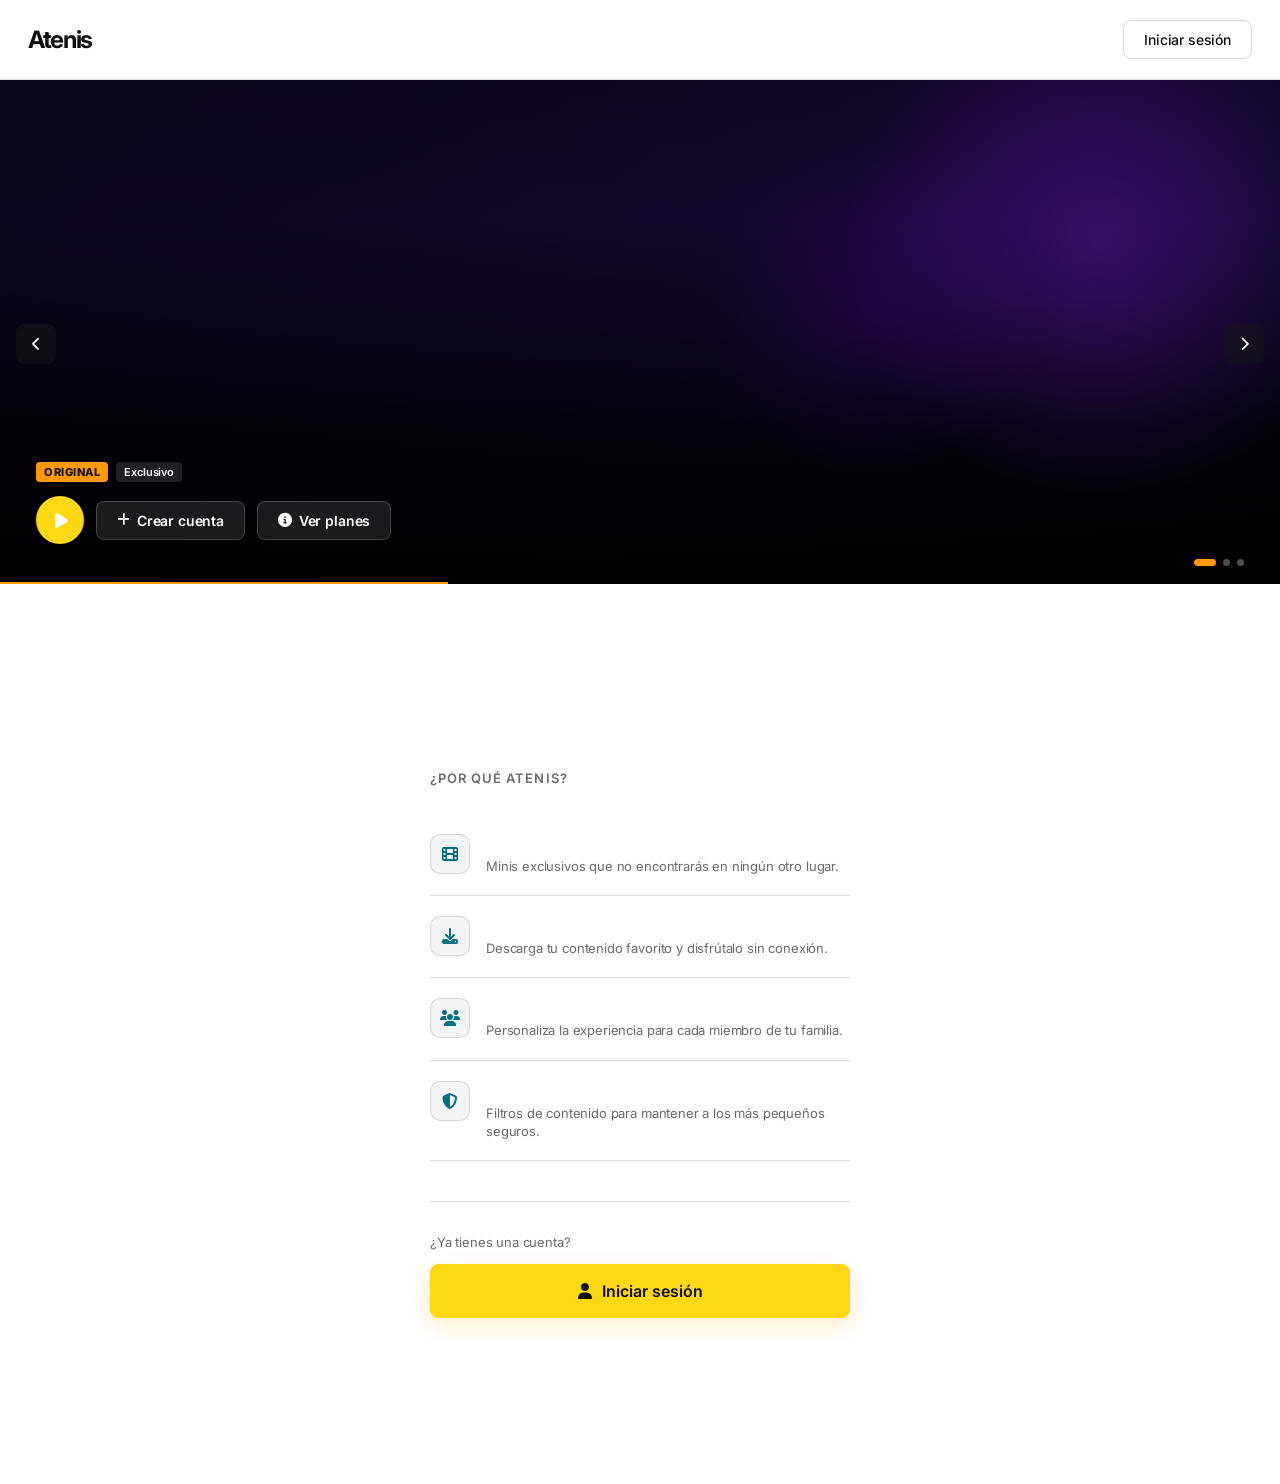
==== commit b36f020b: "Ronda 11: 31 arreglos profundos (desbloqueos por usuario, ids estables, scroll suscripción, textos i" ====
--- a/index.html
+++ b/index.html
@@ -706,7 +706,7 @@
       }
     }
   </style>
-  <link rel="stylesheet" href="uber-theme.css?v=10">
+  <link rel="stylesheet" href="uber-theme.css?v=11">
 </head>
 <body>
 
--- a/uber-theme.css
+++ b/uber-theme.css
@@ -1187,8 +1187,7 @@
 }
 
 .carousel-item,
-.nr-card,
-.flavor-card {
+.nr-card {
   width: 138px !important;
   border: 1px solid var(--am-line) !important;
   border-radius: 8px !important;
@@ -1462,7 +1461,7 @@
 
 .settings-premium-kicker,
 .settings-credit-kicker {
-  color: var(--am-orange);
+  color: #C7511F;
   font-size: 9px;
   font-weight: 700;
   letter-spacing: .18em;
@@ -1478,7 +1477,7 @@
 }
 
 .settings-premium-card h3 span {
-  color: var(--am-orange);
+  color: #C7511F;
 }
 
 .settings-premium-benefit {
@@ -1534,7 +1533,7 @@
 }
 
 .settings-credit-balance small {
-  color: var(--am-orange);
+  color: #C7511F;
   font-family: var(--am-font);
   font-size: 11px;
   font-weight: 600;
@@ -1611,7 +1610,7 @@
 
 .settings-nav-row--coins .settings-nav-icon i,
 .settings-nav-row--coins .settings-nav-value {
-  color: var(--am-orange) !important;
+  color: #C7511F !important;
 }
 
 .settings-sub {
@@ -1708,7 +1707,7 @@
 }
 
 .coin-wallet-unit {
-  color: var(--am-orange) !important;
+  color: #C7511F !important;
 }
 
 .coin-reward-btn {
@@ -2540,7 +2539,7 @@
 }
 .page-layout .hero-title span,
 .plans-section .hero-tag {
-  color: #FF9900 !important;
+  color: #C7511F !important;
 }
 .auth-link:hover,
 .auth-switch button:hover {
@@ -2983,3 +2982,8 @@
 
 /* --- Ronda 9: sin barra superior (sin nombre "Atenis", sin difuminado) --- */
 .top-bar { display: none !important; }
+
+/* --- Ronda 11: botones circulares (la regla global button 8px los aplastaba) --- */
+.upcoming-back-btn, .detail-back-btn, .settings-close-btn { border-radius: 50% !important; }
+/* --- Ronda 11: la barra flotante tapaba la última fila de Buscar --- */
+#searchResultsGrid { padding-bottom: calc(124px + env(safe-area-inset-bottom, 0px)) !important; }
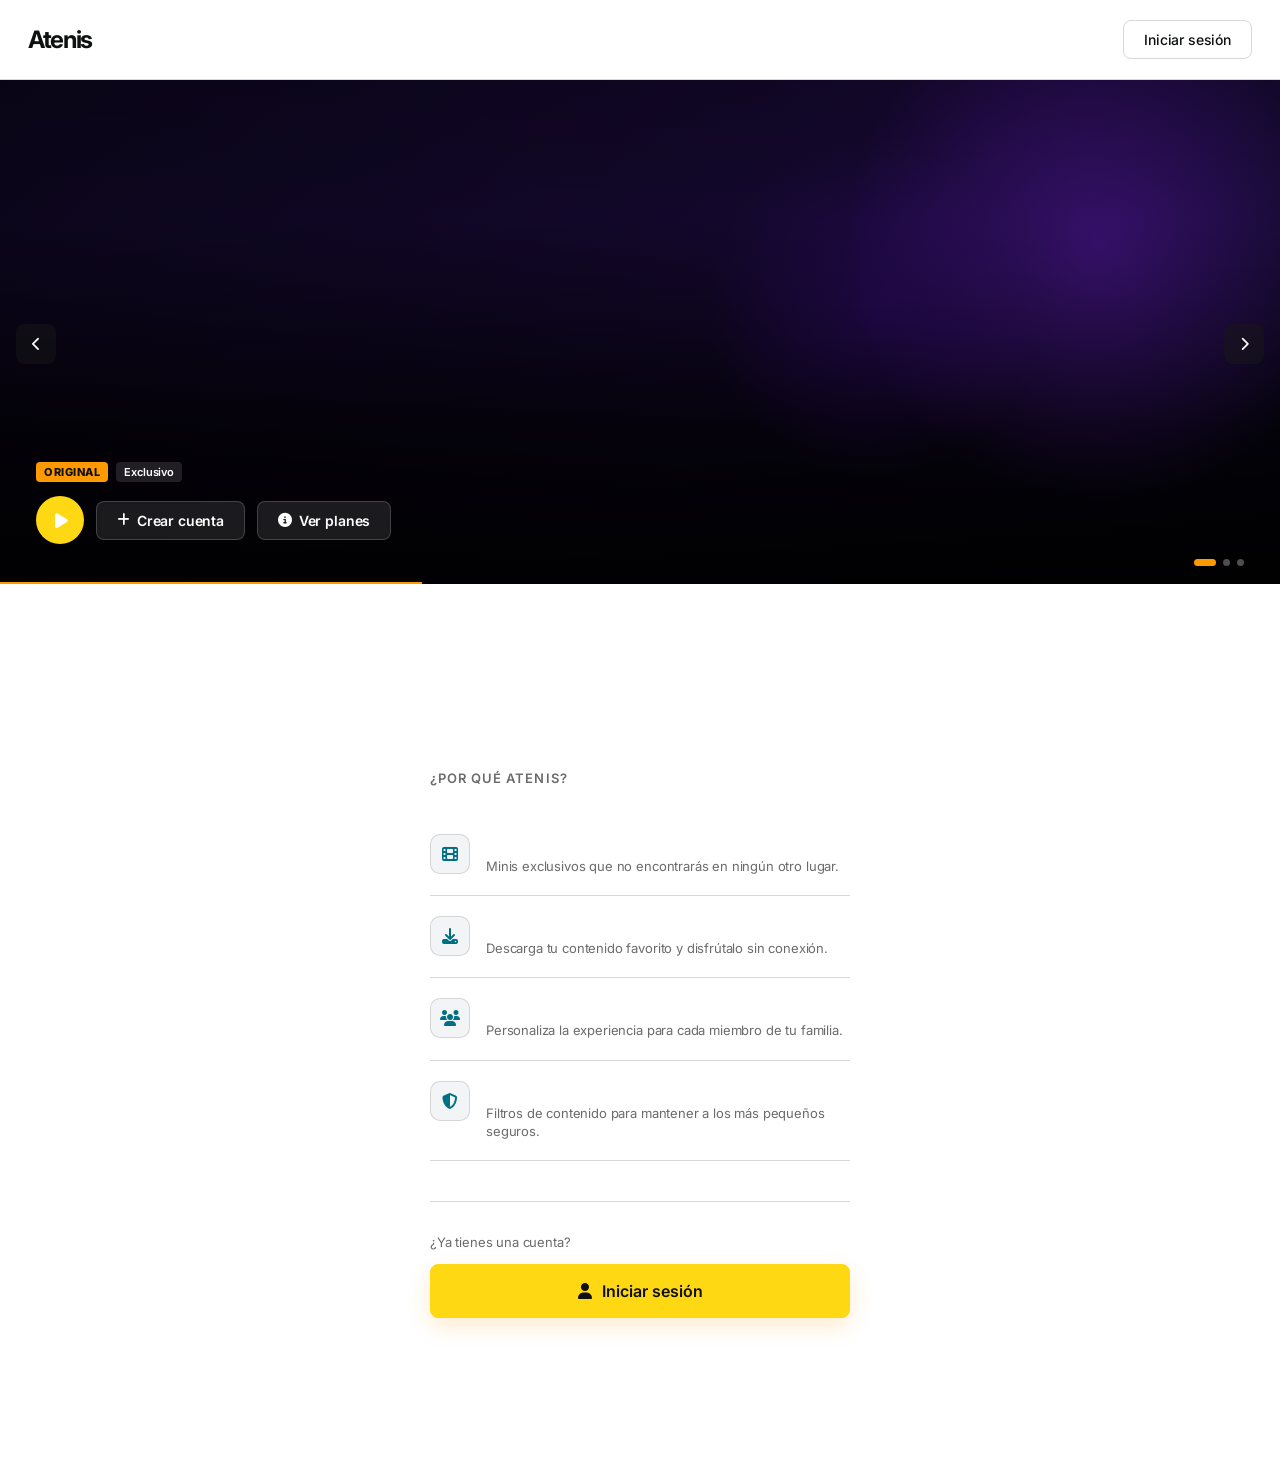
==== commit 50d806eb: "Ronda 12: 6 funciones nuevas (búsquedas recientes, compartir con deep link, doble toque ±10s, PiP, t" ====
--- a/index.html
+++ b/index.html
@@ -706,7 +706,7 @@
       }
     }
   </style>
-  <link rel="stylesheet" href="uber-theme.css?v=11">
+  <link rel="stylesheet" href="uber-theme.css?v=12">
 </head>
 <body>
 
--- a/uber-theme.css
+++ b/uber-theme.css
@@ -2987,3 +2987,26 @@
 .upcoming-back-btn, .detail-back-btn, .settings-close-btn { border-radius: 50% !important; }
 /* --- Ronda 11: la barra flotante tapaba la última fila de Buscar --- */
 #searchResultsGrid { padding-bottom: calc(124px + env(safe-area-inset-bottom, 0px)) !important; }
+
+/* --- Ronda 12 · Función 6: calificación con estrellas en el detalle --- */
+.detail-rating { display: flex !important; align-items: center !important; gap: 10px !important; margin-top: 12px !important; flex-wrap: wrap !important; }
+.detail-stars { display: flex !important; gap: 2px !important; }
+.detail-star { background: transparent !important; border: 0 !important; padding: 2px 1px !important; font-size: 24px !important; line-height: 1 !important; color: rgba(255,255,255,0.45) !important; cursor: pointer !important; }
+.detail-star.on { color: #FF9900 !important; }
+.detail-star:active { transform: scale(0.9) !important; }
+.detail-rating-label { font-size: 12px !important; color: rgba(255,255,255,0.85) !important; }
+/* --- Ronda 12 (F1): Búsquedas recientes --- */
+.search-recents { padding: 4px 16px 8px !important; }
+.search-recents-head { display: flex !important; align-items: center !important; justify-content: space-between !important; padding: 8px 4px 4px !important; }
+.search-recents-label { font-size: 15px !important; font-weight: 700 !important; color: #0F1111 !important; }
+.search-recents-clear { background: transparent !important; border: 0 !important; color: #007185 !important; font-size: 13px !important; font-weight: 600 !important; padding: 6px 4px !important; cursor: pointer !important; }
+.search-recent-item { display: flex !important; align-items: center !important; gap: 12px !important; width: 100% !important; text-align: left !important; background: #FFFFFF !important; border: 0 !important; border-bottom: 1px solid #E7E7E7 !important; border-radius: 8px !important; padding: 12px 8px !important; font-size: 15px !important; color: #0F1111 !important; cursor: pointer !important; }
+.search-recent-item i { color: #565959 !important; font-size: 14px !important; }
+.search-recent-item:active { background: #F0F2F2 !important; }
+
+/* --- Ronda 12 (F2): botón Compartir en el detalle (igual que Mi Lista) --- */
+.detail-share-btn { border-radius: 8px !important; padding: 13px 18px !important; min-height: 48px !important; cursor: pointer !important; background: #F0F2F2 !important; color: #0F1111 !important; border: 1px solid #D5D9D9 !important; font-size: 14px !important; font-weight: 600 !important; display: flex !important; align-items: center !important; gap: 8px !important; white-space: nowrap !important; }
+.detail-share-btn:active { transform: scale(0.98) !important; }
+/* El tercer botón estrecha la fila: que "Mi Lista" no se parta en dos líneas. */
+.detail-list-btn { white-space: nowrap !important; }
+
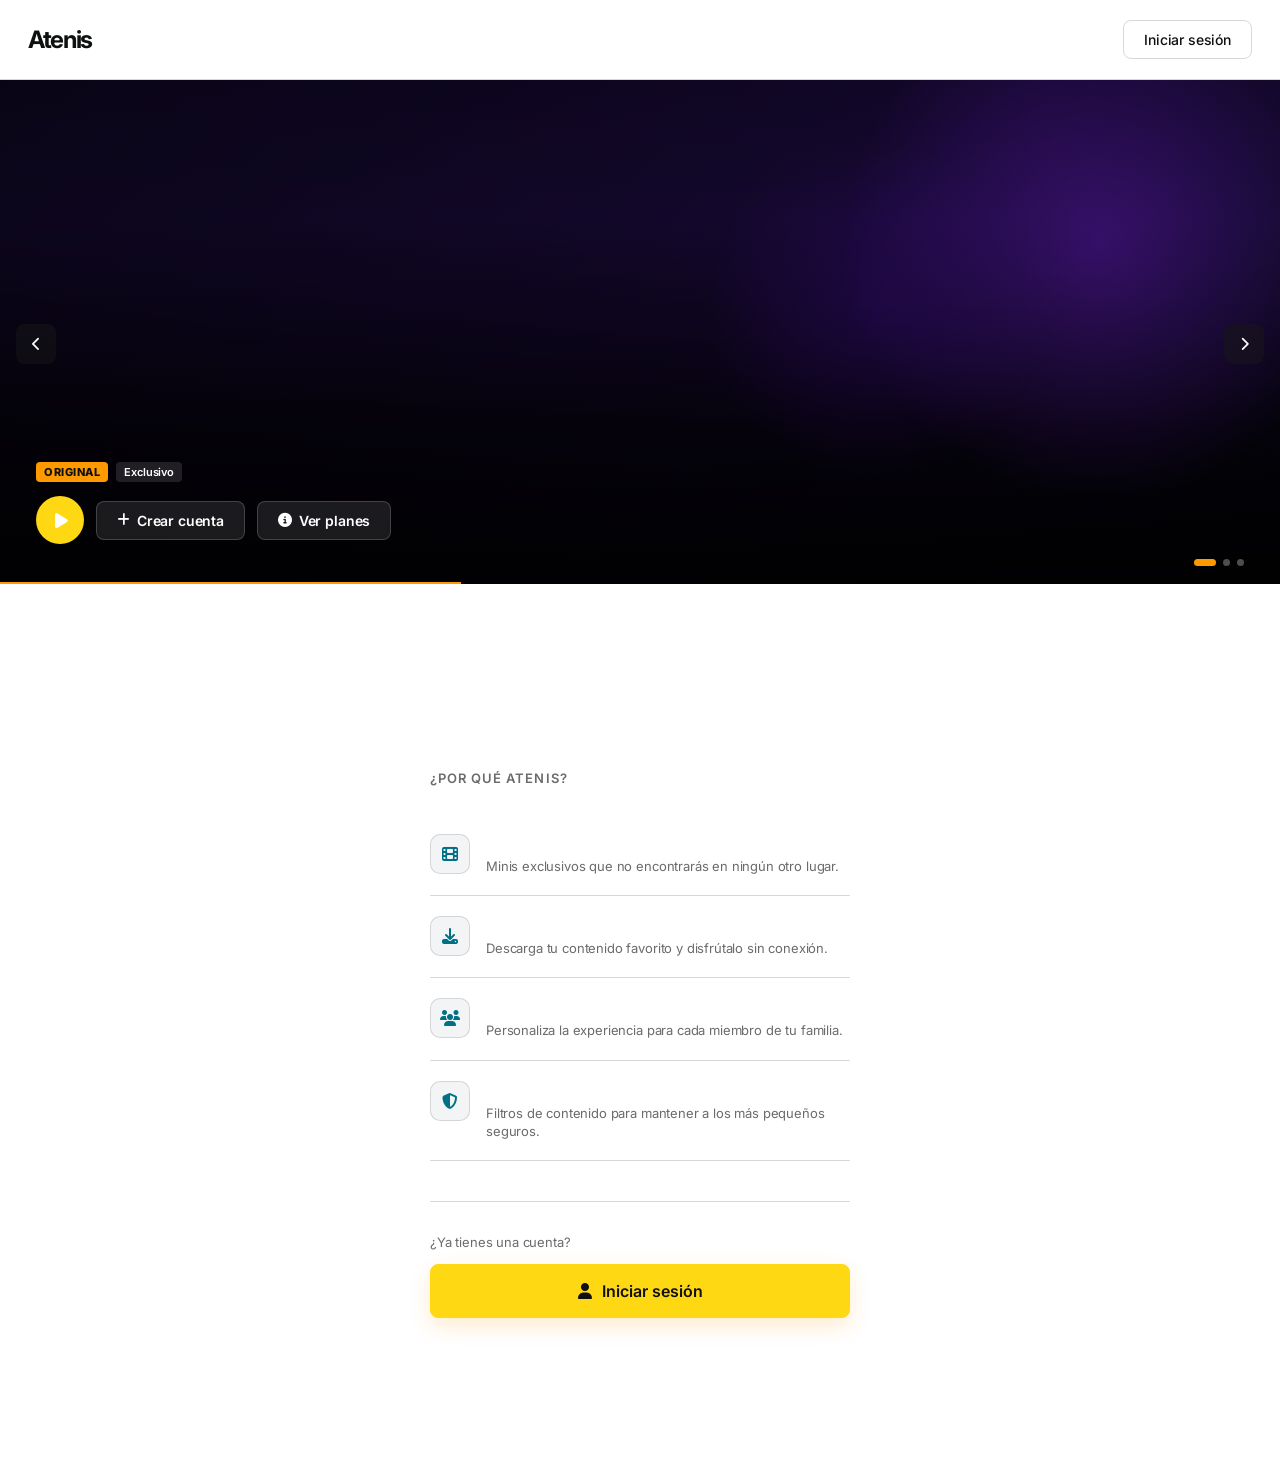
==== commit 8301d613: "Ronda 13: películas horizontales 16:9 estilo Disney+ (por tipo de contenido + fila Películas con 2+)" ====
--- a/index.html
+++ b/index.html
@@ -706,7 +706,7 @@
       }
     }
   </style>
-  <link rel="stylesheet" href="uber-theme.css?v=12">
+  <link rel="stylesheet" href="uber-theme.css?v=13">
 </head>
 <body>
 
--- a/uber-theme.css
+++ b/uber-theme.css
@@ -722,6 +722,13 @@
   display: flex !important;
 }
 
+/* Ronda 13 Parte 2: con Ajustes abierto la píldora inferior no existe.
+   Ningún camino JS puede volver a mostrarla; al cerrar se quita
+   body.settings-open y la barra vuelve sola. */
+body.settings-open .bottom-nav {
+  display: none !important;
+}
+
 .settings-section > .settings-header {
   flex: 0 0 auto;
 }
@@ -737,7 +744,7 @@
   -webkit-overflow-scrolling: touch;
   overscroll-behavior-y: contain;
   touch-action: pan-y;
-  padding-bottom: calc(92px + env(safe-area-inset-bottom, 0px)) !important;
+  padding-bottom: calc(20px + env(safe-area-inset-bottom, 0px)) !important;  /* R13P2: barra oculta */
 }
 
 .settings-sub {
@@ -1626,7 +1633,7 @@
 }
 
 .settings-sub-body {
-  padding: 22px 20px 100px !important;
+  padding: 22px 20px calc(24px + env(safe-area-inset-bottom, 0px)) !important;  /* R13P2: barra oculta */
 }
 
 .coin-wallet-card {
@@ -2971,6 +2978,27 @@
   .browse-row-title { font-size: 22px !important; padding: 22px 24px 12px !important; }
   .browse-row-track { padding: 0 24px 8px !important; }
 }
+/* Ronda 13 P1 — tarjetas apaisadas 16:9 (Disney+) para películas y cortos.
+   Solo la imagen con object-fit:cover; mismo scroll horizontal con snap
+   que las verticales. En móvil la siguiente asoma por el borde (72%). */
+.browse-poster-card--landscape {
+  flex: 0 0 72% !important;
+  aspect-ratio: 16 / 9 !important;
+  /* En filas mixtas el carril estira los ítems; sin esto la tarjeta
+     perdería el 16:9 y se alargaría hasta la altura de las verticales. */
+  align-self: flex-start !important;
+}
+@media (min-width: 768px) {
+  .browse-poster-card--landscape { flex-basis: 320px !important; }
+}
+/* Ronda 13 P1 — Nuevo Lanzamiento: películas y cortos apaisados 16:9. */
+.new-release-scroll .nr-card--landscape {
+  width: 210px !important;
+  aspect-ratio: 16 / 9 !important;
+  /* Igual que arriba: sin esto el flex estira la tarjeta a la altura
+     de las verticales (189px) y el 16:9 se pierde. */
+  align-self: flex-start !important;
+}
 /* Compat: si llega HTML viejo en caché, sus tarjetas también quedan solo-póster. */
 .search-section .search-result-content { display: none !important; }
 .search-section .search-result-item {
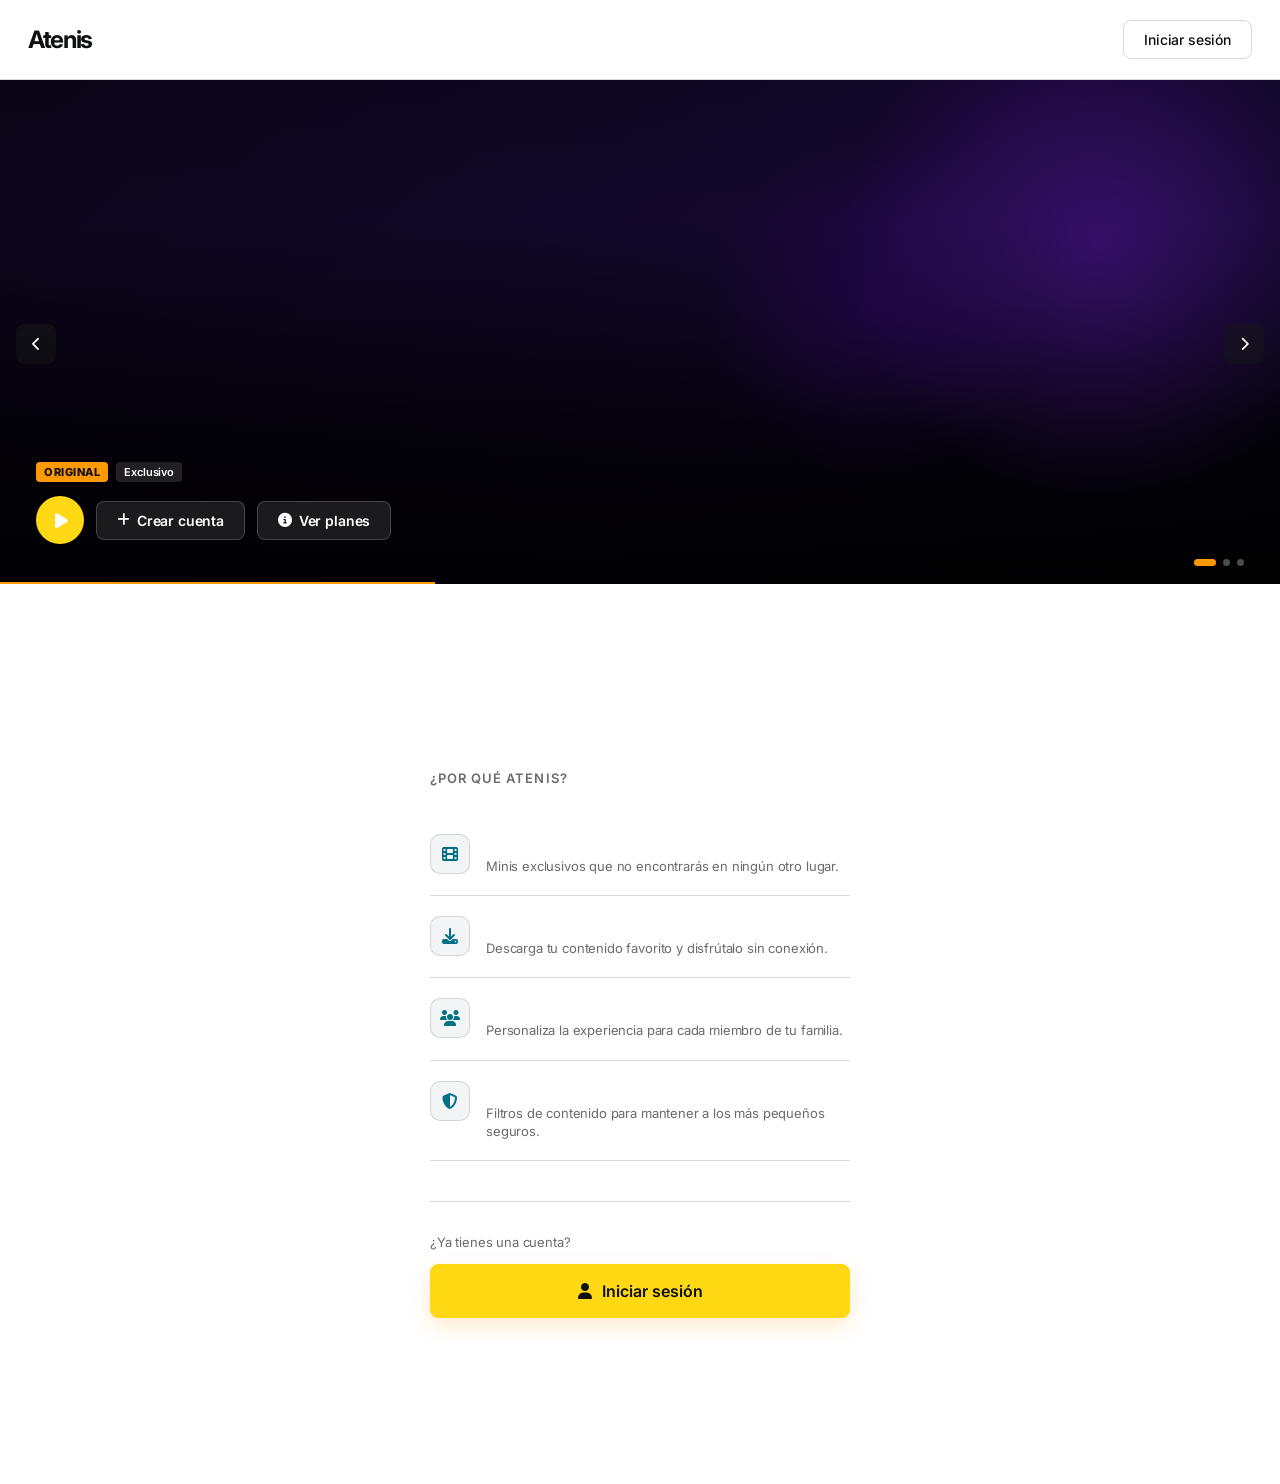
==== commit 44adfde1: "Ronda 14: 6 mejoras (autoplay siguiente episodio, control parental con PIN, progreso sincronizado, b" ====
--- a/index.html
+++ b/index.html
@@ -706,7 +706,7 @@
       }
     }
   </style>
-  <link rel="stylesheet" href="uber-theme.css?v=13">
+  <link rel="stylesheet" href="uber-theme.css?v=14">
 </head>
 <body>
 
--- a/uber-theme.css
+++ b/uber-theme.css
@@ -3038,3 +3038,193 @@
 /* El tercer botón estrecha la fila: que "Mi Lista" no se parta en dos líneas. */
 .detail-list-btn { white-space: nowrap !important; }
 
+/* ── Ronda 14 (F2/F6): PIN parental + gestión del historial ──────────── */
+/* Modal de PIN: overlay oscuro, tarjeta blanca Amazon, radio 8px. */
+.pin-modal {
+  position: fixed !important;
+  inset: 0 !important;
+  z-index: 6000 !important;
+  display: none;
+  align-items: center !important;
+  justify-content: center !important;
+  padding: 20px !important;
+  background: rgba(15, 17, 17, 0.6) !important;
+}
+.pin-modal-card {
+  width: 100% !important;
+  max-width: 340px !important;
+  padding: 24px 20px !important;
+  background: var(--am-page) !important;
+  border: 1px solid var(--am-line) !important;
+  border-radius: var(--am-radius) !important;
+  box-shadow: 0 12px 32px rgba(15, 17, 17, 0.25) !important;
+  text-align: center !important;
+}
+.pin-modal-icon {
+  width: 48px !important;
+  height: 48px !important;
+  margin: 0 auto 12px !important;
+  display: flex !important;
+  align-items: center !important;
+  justify-content: center !important;
+  background: var(--am-navy) !important;
+  color: var(--am-yellow) !important;
+  border-radius: 50% !important;
+  font-size: 20px !important;
+}
+.pin-modal-title {
+  margin: 0 0 6px !important;
+  color: var(--am-ink) !important;
+  font-family: var(--am-font) !important;
+  font-size: 18px !important;
+  font-weight: 700 !important;
+}
+.pin-modal-text {
+  margin: 0 0 16px !important;
+  color: var(--am-secondary) !important;
+  font-family: var(--am-font) !important;
+  font-size: 13px !important;
+  line-height: 1.45 !important;
+}
+.pin-modal-input {
+  width: 100% !important;
+  max-width: 180px !important;
+  padding: 11px 12px !important;
+  margin-bottom: 10px !important;
+  background: var(--am-page) !important;
+  color: var(--am-ink) !important;
+  border: 1px solid var(--am-line) !important;
+  border-radius: var(--am-radius) !important;
+  font-family: var(--am-font) !important;
+  font-size: 20px !important;
+  letter-spacing: 0.5em !important;
+  text-align: center !important;
+  outline: none !important;
+}
+.pin-modal-input:focus {
+  border-color: var(--am-orange) !important;
+  box-shadow: 0 0 0 2px rgba(255, 153, 0, 0.25) !important;
+}
+.pin-modal-error {
+  margin: 0 0 10px !important;
+  color: var(--am-error) !important;
+  font-family: var(--am-font) !important;
+  font-size: 13px !important;
+  font-weight: 600 !important;
+}
+.pin-modal-actions {
+  display: flex !important;
+  gap: 10px !important;
+  justify-content: center !important;
+  margin-top: 6px !important;
+}
+.pin-modal-actions .settings-btn {
+  flex: 1 !important;
+  max-width: 150px !important;
+}
+
+/* Ajustes > Control Parental: campos del PIN. */
+.parental-pin-group .parental-pin-hint {
+  margin: 0 0 12px !important;
+  color: var(--am-secondary) !important;
+  font-size: 12px !important;
+  line-height: 1.5 !important;
+}
+.parental-pin-badge {
+  width: 36px !important;
+  height: 36px !important;
+  display: flex !important;
+  align-items: center !important;
+  justify-content: center !important;
+  flex-shrink: 0 !important;
+  background: var(--am-surface) !important;
+  color: var(--am-navy) !important;
+  border-radius: 50% !important;
+  font-size: 15px !important;
+}
+.parental-pin-field .parental-pin-input {
+  width: 110px !important;
+  flex-shrink: 0 !important;
+  padding: 9px 10px !important;
+  background: var(--am-page) !important;
+  color: var(--am-ink) !important;
+  border: 1px solid var(--am-line) !important;
+  border-radius: var(--am-radius) !important;
+  font-family: var(--am-font) !important;
+  font-size: 17px !important;
+  letter-spacing: 0.4em !important;
+  text-align: center !important;
+  outline: none !important;
+}
+.parental-pin-field .parental-pin-input:focus {
+  border-color: var(--am-orange) !important;
+  box-shadow: 0 0 0 2px rgba(255, 153, 0, 0.25) !important;
+}
+.parental-pin-msg {
+  margin: 0 0 12px !important;
+  color: var(--am-link) !important;
+  font-size: 13px !important;
+  font-weight: 600 !important;
+}
+.parental-pin-msg--error {
+  color: var(--am-error) !important;
+}
+.parental-pin-save {
+  width: 100% !important;
+}
+
+/* Historial (F6): botón borrar por título. */
+.history-item {
+  position: relative !important;
+}
+.history-item-remove {
+  position: absolute !important;
+  top: 8px !important;
+  right: 8px !important;
+  z-index: 2 !important;
+  width: 34px !important;
+  height: 34px !important;
+  display: flex !important;
+  align-items: center !important;
+  justify-content: center !important;
+  padding: 0 !important;
+  background: rgba(255, 255, 255, 0.92) !important;
+  color: var(--am-secondary) !important;
+  border: 1px solid var(--am-line) !important;
+  border-radius: 50% !important;
+  font-size: 13px !important;
+  cursor: pointer !important;
+}
+.history-item-remove:hover {
+  color: var(--am-error) !important;
+  border-color: var(--am-error) !important;
+}
+
+/* Ronda 14 F4 — imagen apaisada (backdrop 16:9) para películas y cortos.
+   El picker de creación y la miniatura de edición son anchos (16:9) en
+   vez de verticales; el botón Quitar es texto/enlace Amazon (#007185). */
+.mini-cover-picker--backdrop {
+  aspect-ratio: 16 / 9 !important;
+  max-height: 220px !important;
+}
+.mini-edit-backdrop-block {
+  margin: 0 0 12px !important;
+}
+.mini-edit-poster-thumb--backdrop {
+  aspect-ratio: 16 / 9 !important;
+}
+.mini-backdrop-remove {
+  display: inline-block !important;
+  margin-top: 8px !important;
+  padding: 6px 10px !important;
+  background: transparent !important;
+  border: 1px solid #D5D9D9 !important;
+  border-radius: 8px !important;
+  color: #007185 !important;
+  font-size: 12px !important;
+  font-weight: 600 !important;
+  cursor: pointer !important;
+}
+.mini-backdrop-remove.hidden {
+  display: none !important;
+}
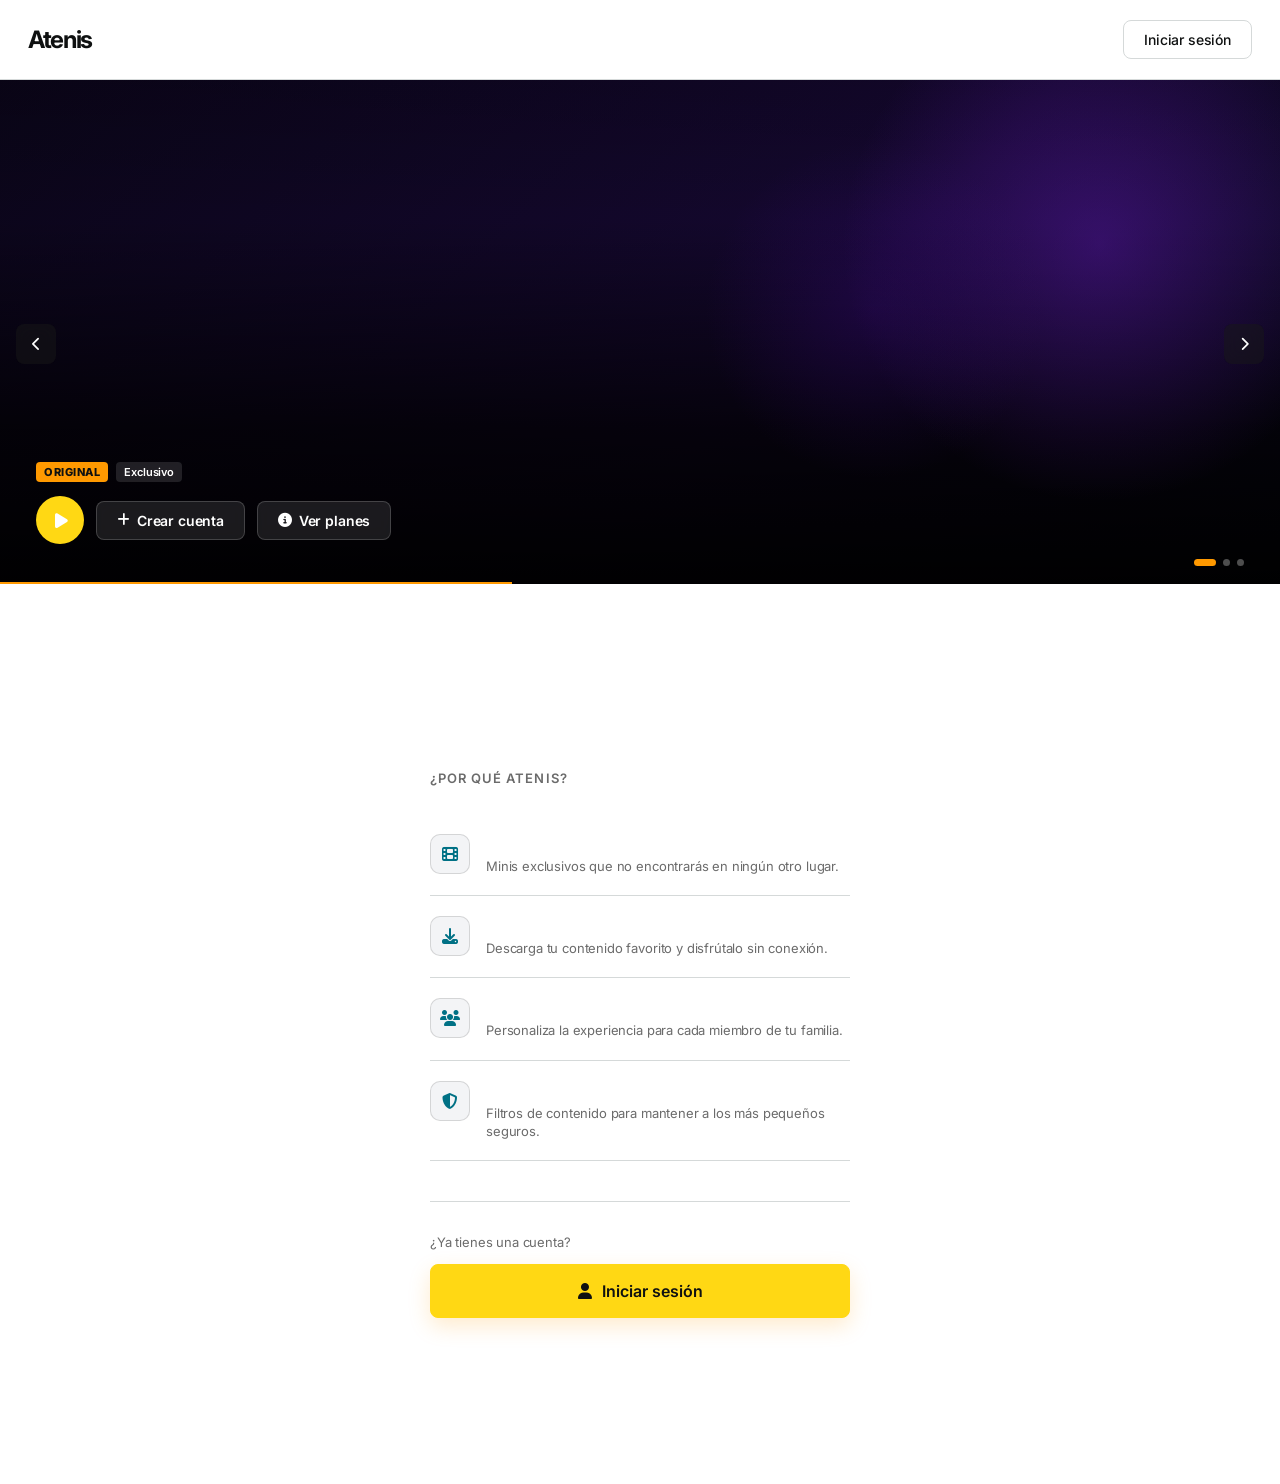
==== commit 2809b227: "Ronda 15: 40 arreglos (deep link tras login, autoplay con ajuste real, historial que no resucita, tr" ====
--- a/index.html
+++ b/index.html
@@ -706,7 +706,7 @@
       }
     }
   </style>
-  <link rel="stylesheet" href="uber-theme.css?v=14">
+  <link rel="stylesheet" href="uber-theme.css?v=15">
 </head>
 <body>
 
@@ -718,10 +718,10 @@
 
   <!-- Promo Slider — los slides se generan automáticamente desde catalog.js -->
   <section class="promo-slider" id="promoSlider">
-    <button class="slider-arrow slider-arrow-prev" onclick="slideMove(-1)">
+    <button class="slider-arrow slider-arrow-prev" onclick="slideMove(-1)" aria-label="Anterior">
       <i class="fas fa-chevron-left"></i>
     </button>
-    <button class="slider-arrow slider-arrow-next" onclick="slideMove(1)">
+    <button class="slider-arrow slider-arrow-next" onclick="slideMove(1)" aria-label="Siguiente">
       <i class="fas fa-chevron-right"></i>
     </button>
     <div class="slider-dots" id="sliderDots"></div>
@@ -851,7 +851,7 @@
             <div class="slide-title">${p.title}</div>
             <p class="slide-desc">${p.desc}</p>
             <div class="slide-actions">
-              <a href="login.html" class="slide-play-btn"><i class="fas fa-play"></i></a>
+              <a href="login.html" class="slide-play-btn" aria-label="Reproducir"><i class="fas fa-play"></i></a>
               <a href="login.html" class="slide-watch-btn"><i class="fas fa-plus"></i> Crear cuenta</a>
               <a href="landing.html" class="slide-watch-btn"><i class="fas fa-info-circle"></i> Ver planes</a>
             </div>
@@ -860,6 +860,7 @@
 
         const dot = document.createElement('button');
         dot.className = 'slider-dot' + (i === 0 ? ' active' : '');
+        dot.setAttribute('aria-label', 'Ir a la diapositiva ' + (i + 1));
         dot.addEventListener('click', () => { clearAutoPlay(); goToSlide(i); startAutoPlay(); });
         dotsEl.appendChild(dot);
       });
@@ -924,7 +925,7 @@
               <span>${label}</span>
             </div>
             <div class="slide-actions">
-              <a href="login.html" class="slide-play-btn"><i class="fas fa-play"></i></a>
+              <a href="login.html" class="slide-play-btn" aria-label="Reproducir"><i class="fas fa-play"></i></a>
               <a href="login.html" class="slide-watch-btn"><i class="fas fa-plus"></i> Mi lista</a>
               <a href="login.html" class="slide-watch-btn"><i class="fas fa-info-circle"></i> Más info</a>
             </div>
@@ -935,6 +936,7 @@
 
         const dot = document.createElement('button');
         dot.className = 'slider-dot' + (i === 0 ? ' active' : '');
+        dot.setAttribute('aria-label', 'Ir a la diapositiva ' + (i + 1));
         dot.addEventListener('click', () => { clearAutoPlay(); goToSlide(i); startAutoPlay(); });
         dotsEl.appendChild(dot);
       });
--- a/uber-theme.css
+++ b/uber-theme.css
@@ -114,7 +114,7 @@
 }.auth-link a, .plan-features li i, .step-number, .settings-group-title i, .history-item-time i, .feature-icon, .payment-method i{
   color: var(--am-link) !important;
 }/* Botones estilo Uber: sobrios, legibles y sin brillo. */
-button, .plan-button, .hero-btn, .series-btn, .settings-btn, .history-btn, .logout-btn, .search-btn, .search-close-btn, .settings-close-btn, .history-close-btn, .carousel-nav, .back-button, .back-btn, .submit-btn, .scan-btn, .scanner-btn, .btn, .btn-primary, .btn-secondary{
+button, .plan-button, .hero-btn, .series-btn, .settings-btn, .history-btn, .logout-btn, .search-btn, .search-close-btn, .settings-close-btn, .history-close-btn, .back-button, .back-btn, .submit-btn, .scan-btn, .scanner-btn, .btn, .btn-primary, .btn-secondary{
   border-radius: var(--am-radius) !important;
   border: 1px solid transparent !important;
   font-family: var(--am-font) !important;
@@ -2667,7 +2667,7 @@
 }
 .mini-info-rating,
 .mini-sheet-rating {
-  color: #FF9900 !important;
+  color: #C7511F !important; /* Ronda 15 C11: 4.54:1 sobre blanco (antes #FF9900, 2.14:1) */
 }
 .mini-info-ep-count,
 .mini-sheet-stats,
@@ -2690,7 +2690,7 @@
   color: #0F1111 !important;
 }
 .mini-ep-box.ep-playing .mini-ep-box-icon {
-  color: #FF9900 !important;
+  color: #C7511F !important; /* Ronda 15 C13: ~3.99:1 sobre el fondo naranja pálido (antes #FF9900, 1.92:1) */
 }
 .mini-ep-box.ep-locked .mini-ep-box-icon {
   color: #565959 !important;
@@ -3228,3 +3228,12 @@
 .mini-backdrop-remove.hidden {
   display: none !important;
 }
+
+/* Ronda 15 (B6): la tarjeta «Más popular» recupera su distinción. El
+   override genérico de .plan-card (~línea 50) le imponía fondo blanco y
+   borde fino; esta regla, más específica y al final de la hoja, restaura
+   fondo #F0F2F2 y borde #FF9900 de 2px. */
+.plan-card.plan-card.popular {
+  background: #F0F2F2 !important;
+  border: 2px solid #FF9900 !important;
+}
